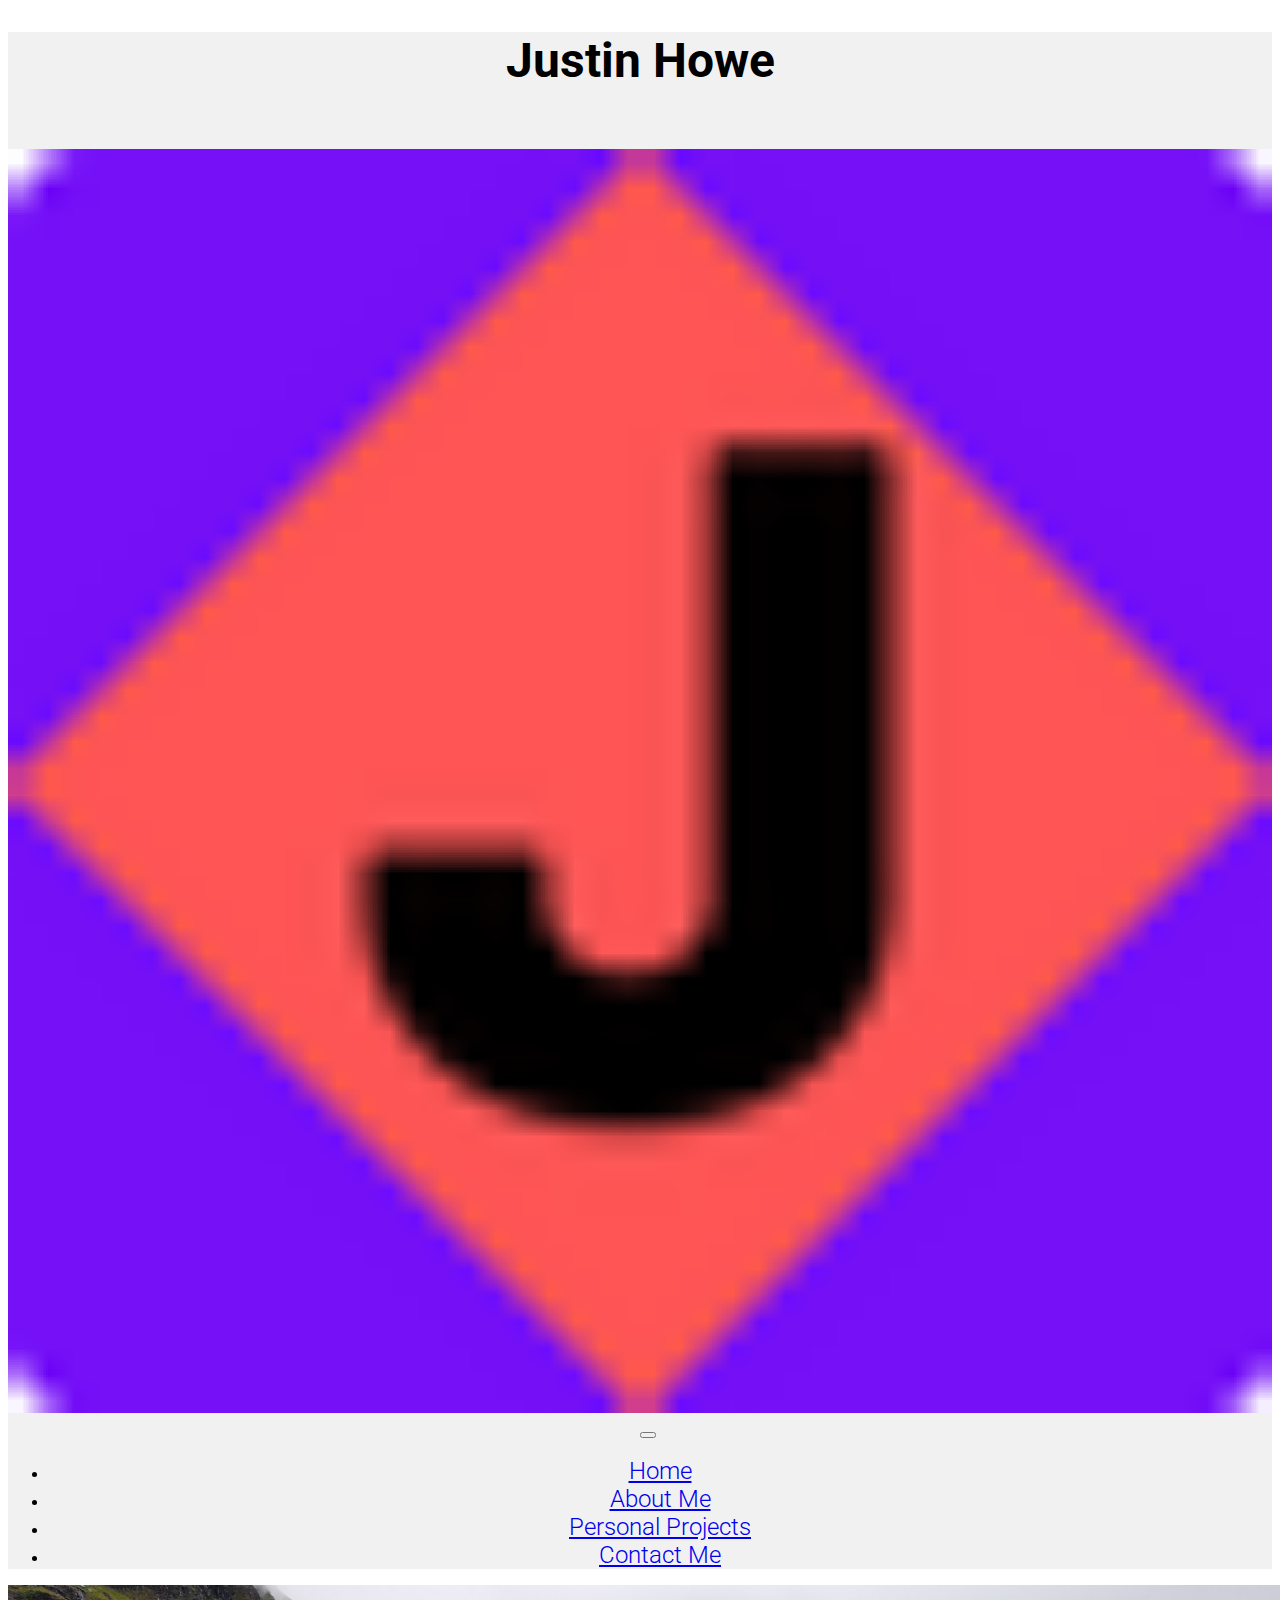
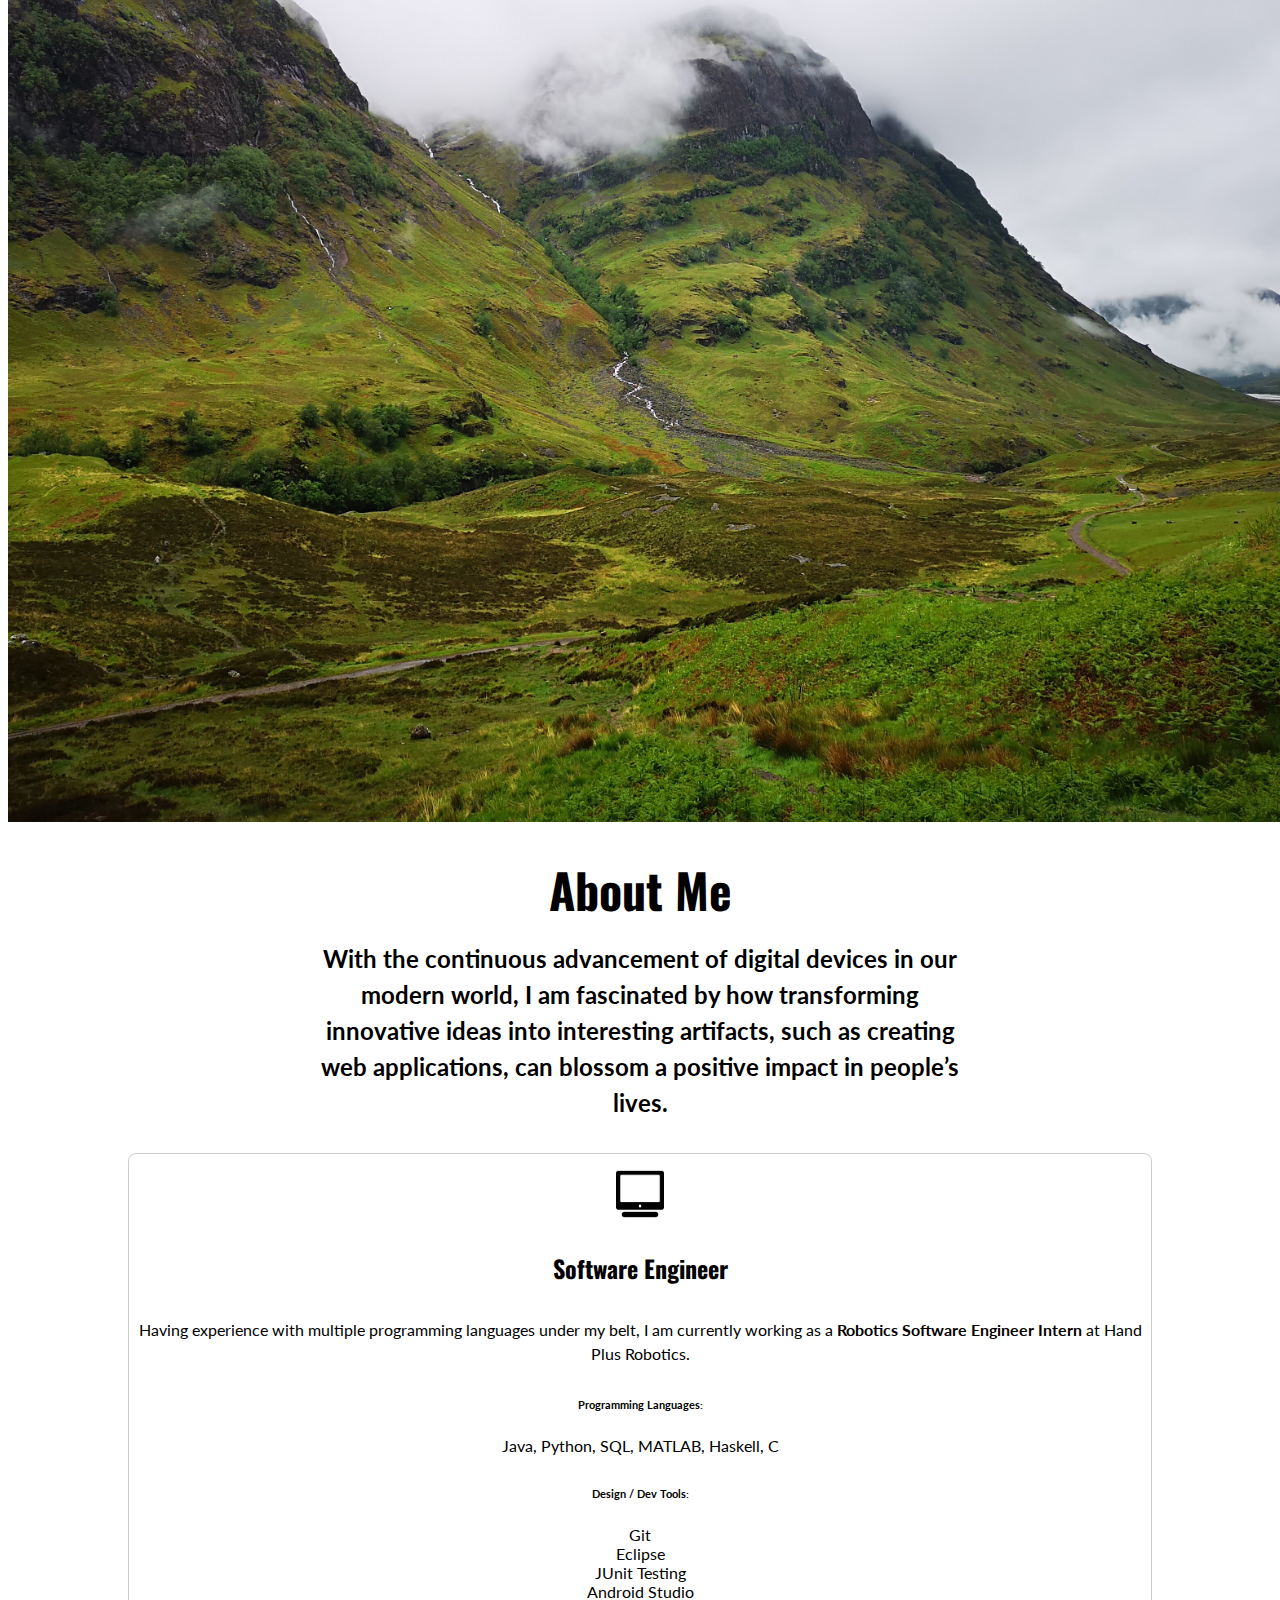
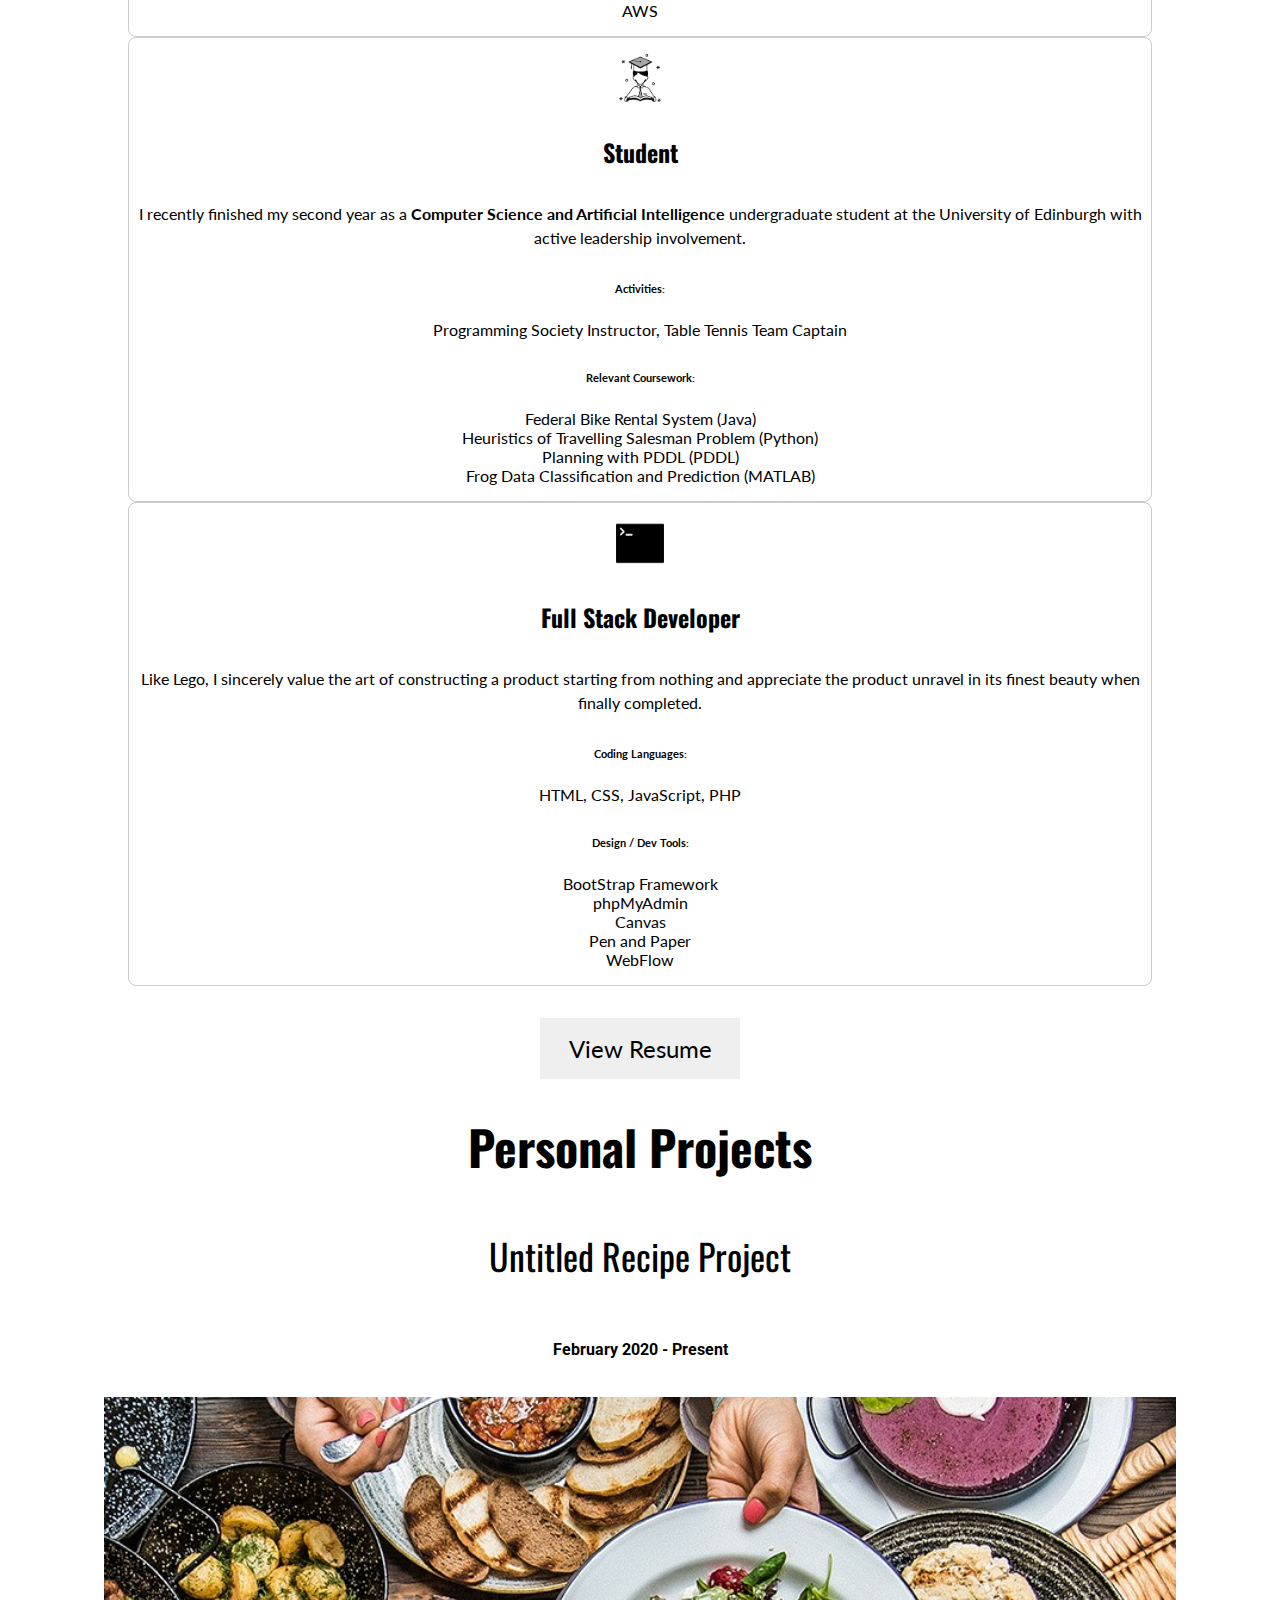
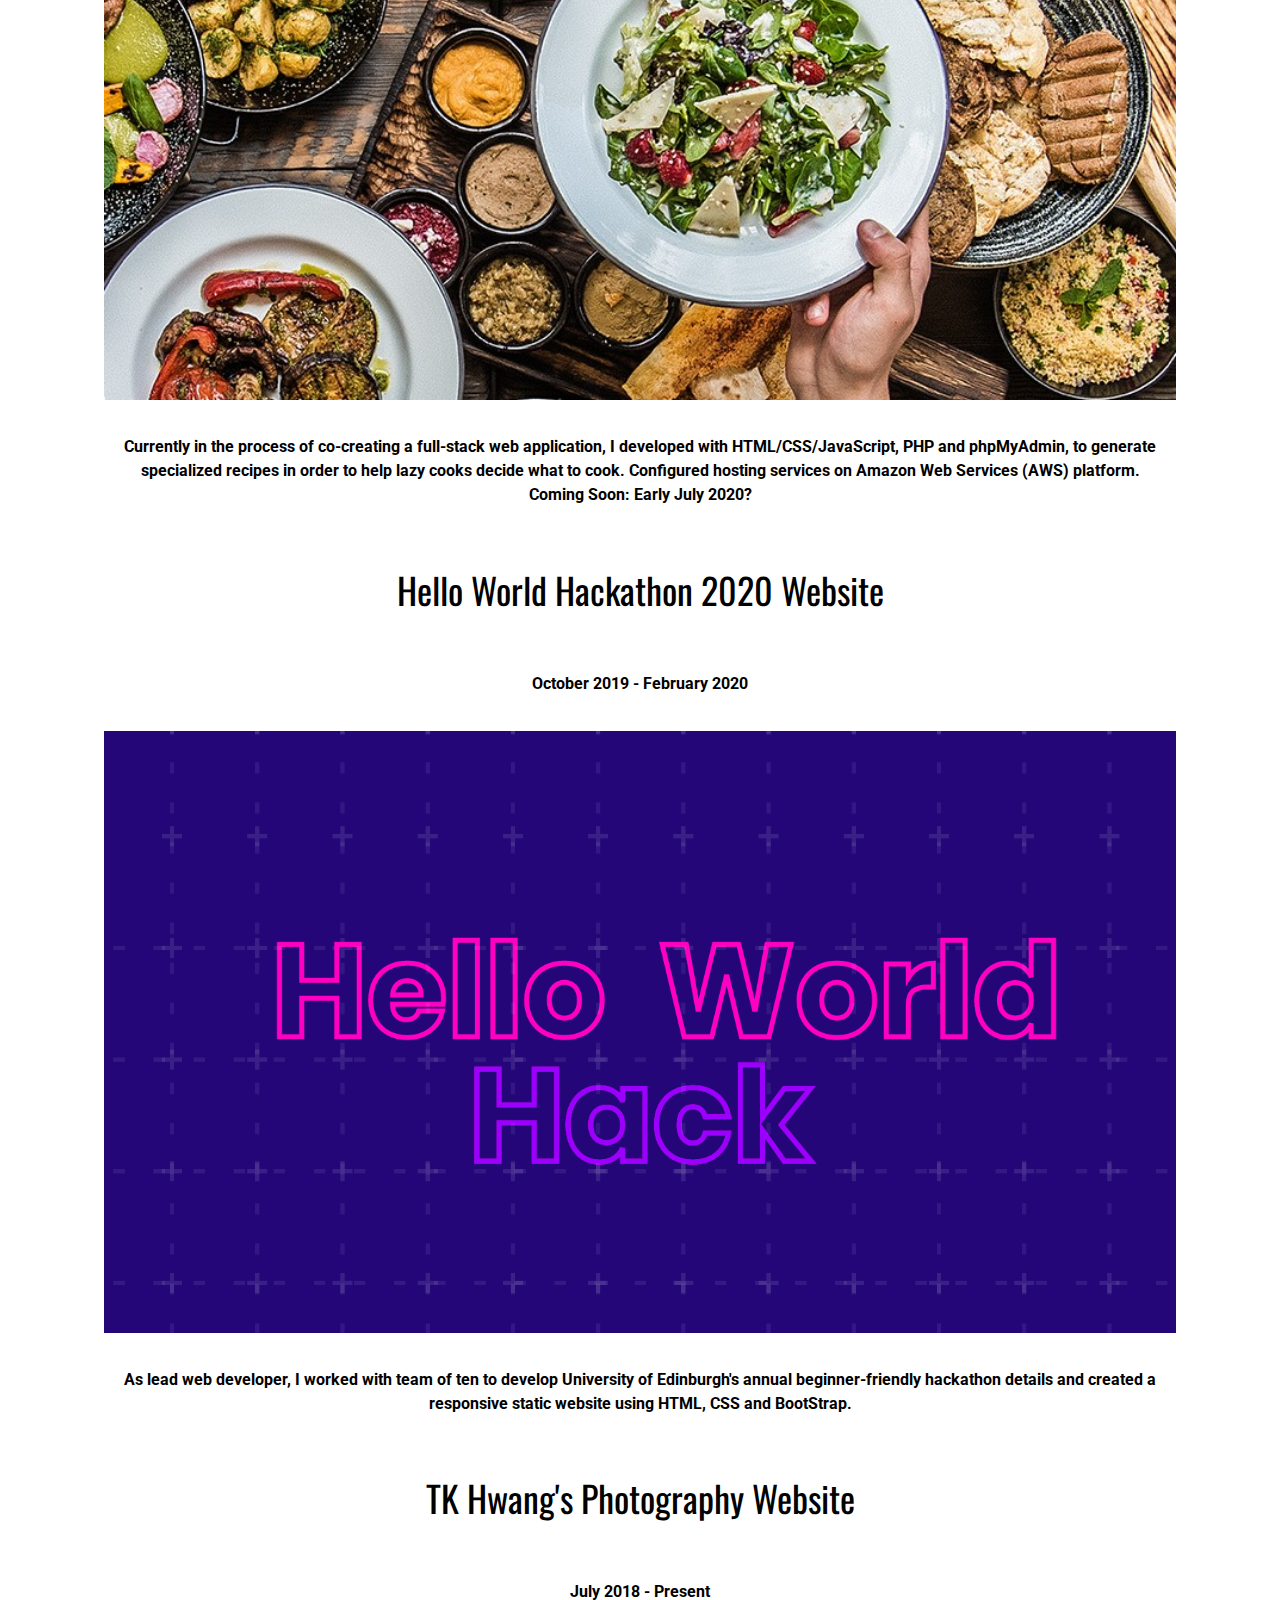
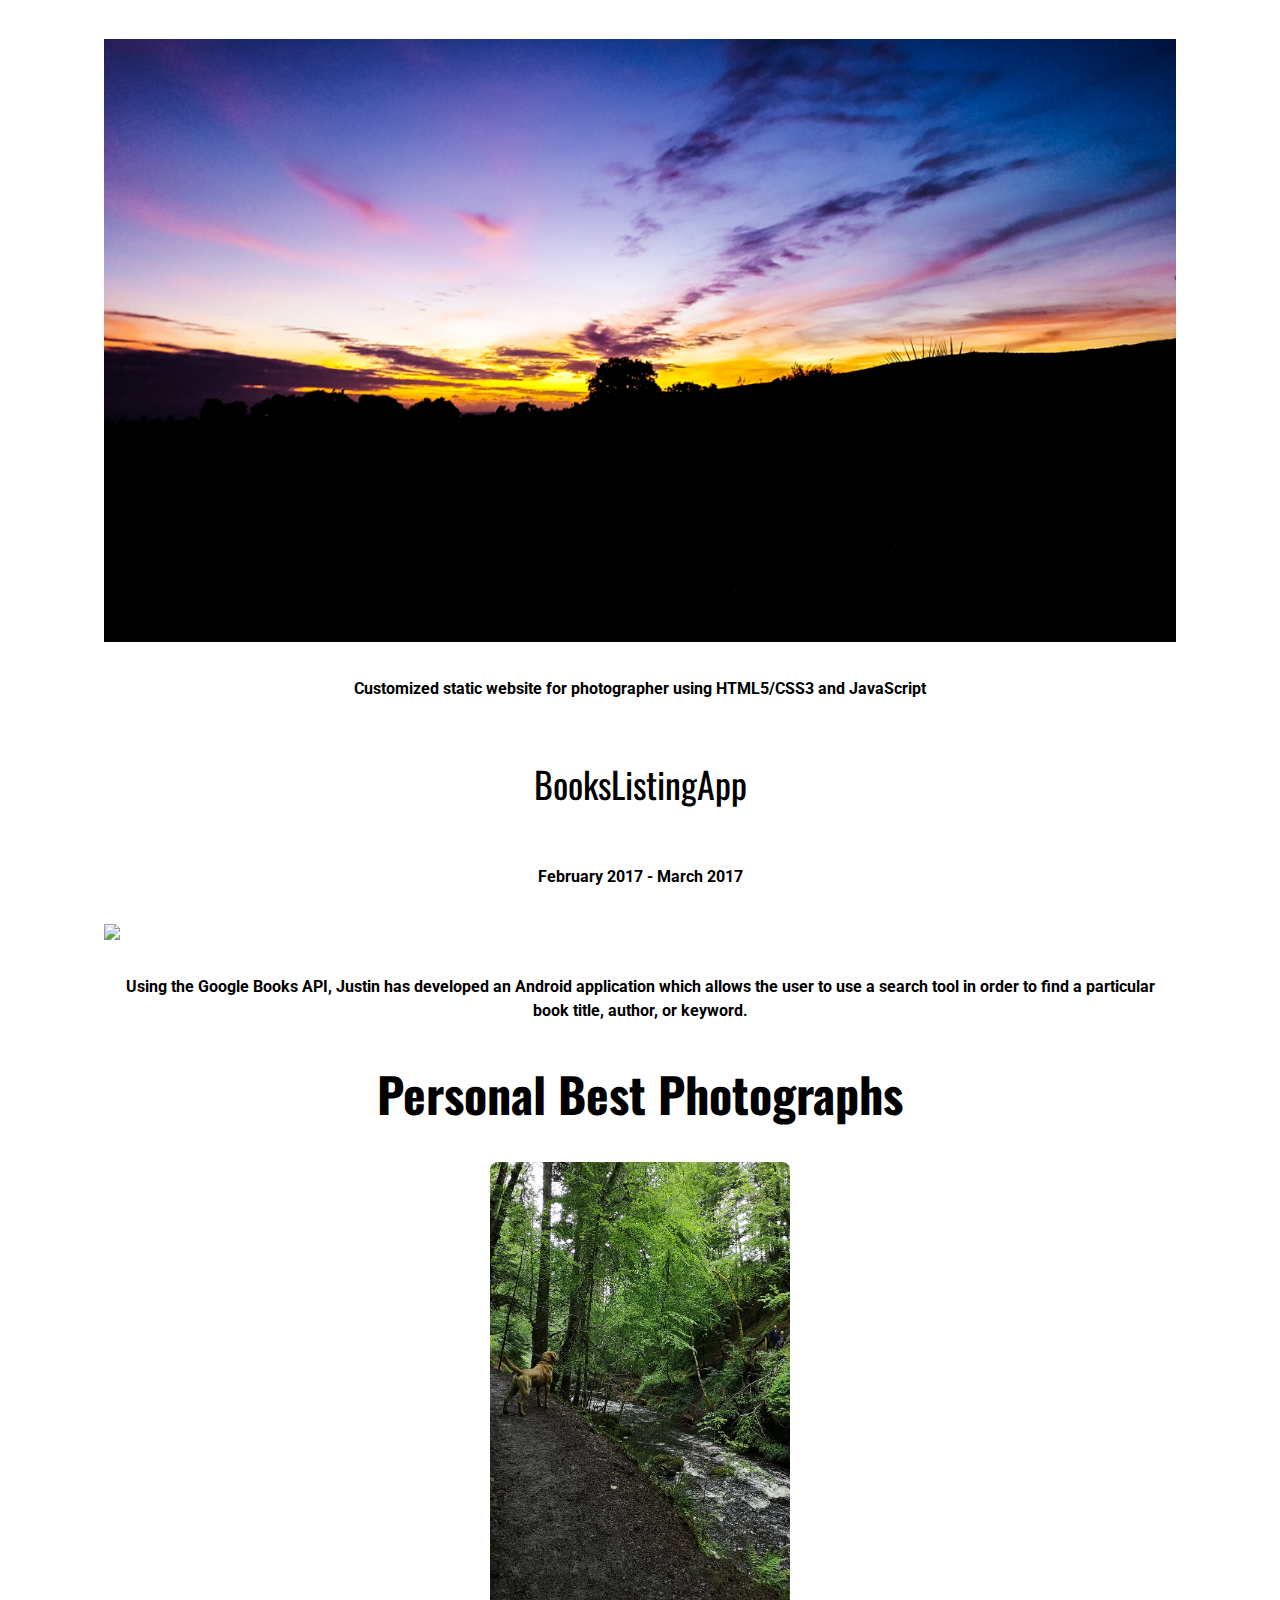
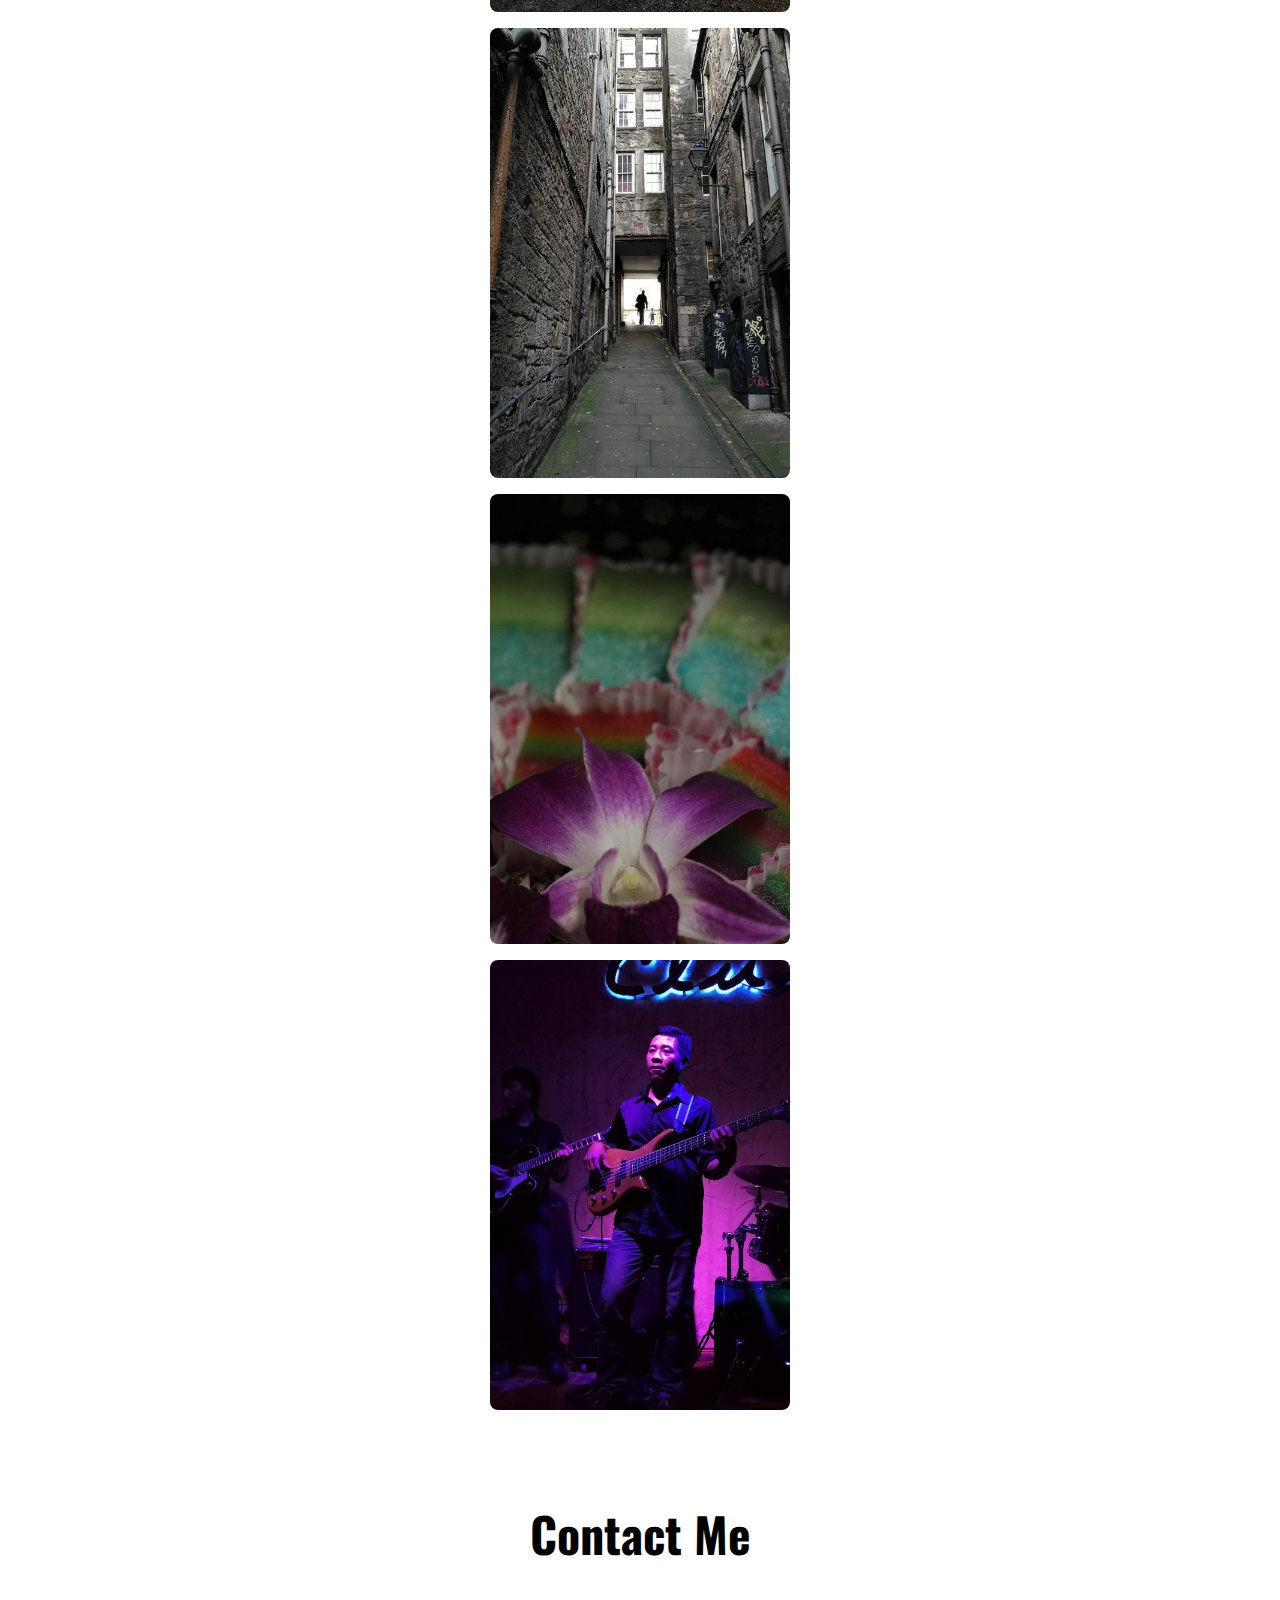
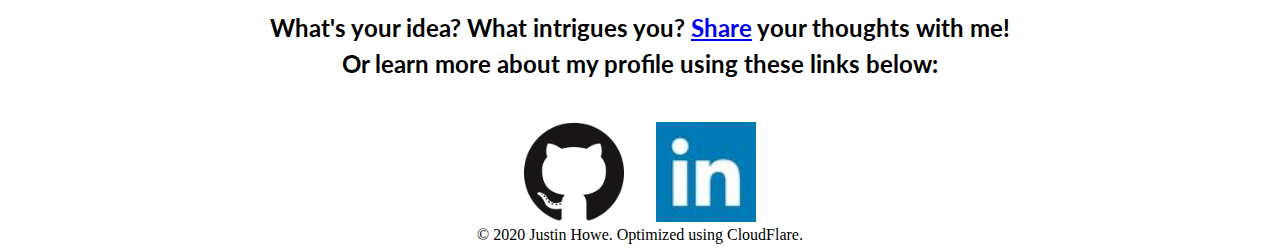
==== index.html @ d90d982c "Merge pull request #11 from JHoweWowe/version1.1" ====
<!DOCTYPE html>

<head>
	<title>Justin Howe</title>
	<!-- Important Meta Tags -->
	<meta charset="utf-8">
	<meta name="viewport" content="width=device-width, initial-scale:1.0, minimum-scale=0.86, maximum-scale=1.0">
	<meta name="author" content="Justin Howe">
	<meta name="description" content="Justin Howe's Personal Website">

	<link rel="icon" href="src/logo.png" type="image/png" sizes="32x32">

	<!-- NOTE: For web optimization purposes, load CSS asynchronously in order: -->
	<link rel="preload" href="main.css" as="style">
	<link rel="stylesheet" type="text/css" href="main.css" media="print" onload="this.media='all'">
	<link rel="preload" href="https://stackpath.bootstrapcdn.com/bootstrap/4.5.0/css/bootstrap.min.css" as="style">
	<link rel="stylesheet" href="https://stackpath.bootstrapcdn.com/bootstrap/4.5.0/css/bootstrap.min.css" media="print" onload="this.media='all'"
	integrity="sha384-9aIt2nRpC12Uk9gS9baDl411NQApFmC26EwAOH8WgZl5MYYxFfc+NcPb1dKGj7Sk" crossorigin="anonymous">
	<link rel="stylesheet" href="https://fonts.googleapis.com/css?family=Lato|Oswald|Roboto"/>

</head>


<body>
	<!-- Using BootStrap to create a solid navigation bar as the header -->
	<nav class="navbar navbar-expand-md navbar-light bg-white" id="navigationBar">
		<h1>Justin Howe</h1>
		<a id="logo" href="#"><img src="src/logo.png" alt="Website Logo"></a>

		<!-- Event handler for navigation bar -->
		<button class="navbar-toggler ml-auto" type="button" data-toggle="collapse"
		data-target="#navbarSupportedContent" aria-controls="navbarSupportedContent"
		aria-expanded="false" aria-label="Toggle navigation">
			<span class="navbar-toggler-icon"></span>
		</button>

		<!-- Navigation bar should have ability to collapse at 768px wide -->
		<div class="collapse navbar-collapse" id="navbarSupportedContent">
			<ul class="navbar-nav ml-auto">
				<li class="nav-item">
					<a class="nav-link" href="index.html">Home</a>
				</li>
				<li class="nav-item">
					<a class="nav-link" href="#about-me-heading">About Me</a>
				</li>
				<li class="nav-item">
					<a class="nav-link" href="#personal-projects">Personal Projects</a>
				</li>
				<li class="nav-item">
					<a class="nav-link" href="#contact-me">Contact Me</a>
				</li>
			</ul>
		</div>
	</nav>


	<!--NOTE: For future purposes, I plan to create an automatic gallery for the jumbotron
	          when I obtain more engaging photographs  -->
	<div class="jumbotron jumbotron-fluid">
		<div class="container">
		</div>
	</div>

	<section class="about-me-container">
		<div class="row-text">
			<h2 class="about-me-text" id="about-me-heading">About Me</h2>
			<h5 class="about-me-text" id="about-me-subHeading">
				<head>With the continuous advancement of digital devices in our modern world,
					I am fascinated by how transforming innovative ideas into interesting artifacts,
					such as creating web applications, can blossom a positive impact in people’s lives.
			</head> </h5>
			<div class="about-me-more-container">
				<div class="row">
					<div class="col-md-4">
						<img id="computerIcon" src="src/icon/computerIcon.png"/>
						<h4 id="title">Software Engineer</h4>
						<p id="description">
							Having experience with multiple programming languages under my belt,
							I am currently working as a <b>Robotics Software Engineer Intern</b> at Hand Plus Robotics.</p>
						<div class="subHeadingOneContainer">
							<h6 id="subHeadingOne">Programming Languages:</h6>
							<p id="subHeadingOneDescription">Java, Python, SQL, MATLAB, Haskell, C</p>
						</div>
						<div class="subHeadingTwoContainer">
							<h6 id="subHeadingTwo">Design / Dev Tools:</h6>
							<p id="subHeadingTwoDescription">Git<br>Eclipse<br>JUnit Testing<br>Android Studio<br>AWS</p>
						</div>
					</div>
					<div class="col-md-4">
						<img id="studentIcon" src="src/icon/studentIcon.png"/>
						<h4 id="title">Student</h4>
						<p id="description">
							I recently finished my second year as a <b>Computer Science and Artificial Intelligence</b>
							undergraduate student at the University of Edinburgh with active leadership involvement.
						</p>
						<h6 id="subHeadingOne">Activities:</h6>
						<p>Programming Society Instructor, Table Tennis Team Captain</p>
						<h6 id="subHeadingTwo">Relevant Coursework:</h6>
						<p>Federal Bike Rental System (Java)<br>
							Heuristics of Travelling Salesman Problem (Python)<br>
							Planning with PDDL (PDDL)<br>
							Frog Data Classification and Prediction (MATLAB)</p>
					</div>
					<div class="col-md-4">
						<img id="terminalIcon" src="src/icon/terminalIcon.png"/>
						<h4 id="title">Full Stack Developer</h4>
						<p id="description">
							Like Lego, I sincerely value the art of constructing a product starting from nothing
							and appreciate the product unravel in its finest beauty when finally completed.
						</p>
						<h6 id="subHeadingOne">Coding Languages:</h6>
						<p>HTML, CSS, JavaScript, PHP</p>
						<h6 id="subHeadingTwo">Design / Dev Tools:</h6>
						<p>BootStrap Framework<br>phpMyAdmin<br>Canvas<br>Pen and Paper<br>WebFlow</p>
					</div>
				</div>
			</div>
			<a href="src/JustinHoweResumeMay2020.pdf"><button id="viewResumeButton"
			class="btn btn-primary"><span>View Resume</span></button></a>
		</div>
	</section>

	<!--NOTE: All photograph visuals should have a 16:9 ratio -->
	<section class="notable-projects-container">
		<div class="row-text">
			<h2 class="notable-projects" id="personal-projects">Personal Projects</h2>
			<div class="row">
				<figure class="col-md-6">
					<h4>Untitled Recipe Project</h4>
					<h5 id="projectDate">February 2020 - Present</h5>
					<a><img src="src/images/recipe_placeholder.jpg"/></a>
					<h5 id="projectDescription">Currently in the process of co-creating a full-stack web application, I developed with HTML/CSS/JavaScript, PHP and phpMyAdmin,
						to generate specialized recipes in order to help lazy cooks decide what to cook.
						Configured hosting services on Amazon Web Services (AWS) platform.
						<br>Coming Soon: Early July 2020?</h5>
				</figure>
				<figure class="col-md-6">
					<h4>Hello World Hackathon 2020 Website</h4>
					<h5 id="projectDate">October 2019 - February 2020</h5>
					<a href="https://jhowewowe.github.io/Hello-World-Hack-2020/" rel="noopener no referrer" target="_blank">
					<img src="src/images/HWH2020-cover-photo-fixed.png"/></a>
					<h5 id="projectDescription">As lead web developer, I worked with team of ten to develop University of Edinburgh's annual beginner-friendly hackathon details
						and created a responsive static website using HTML, CSS and BootStrap.</h5>
				</figure>
			</div>
			<div class="row">
				<figure class="col-md-6">
					<h4>TK Hwang's Photography Website</h4>
					<h5 id="projectDate">July 2018 - Present</h5>
					<a href="https://taekyungphotography.com" rel="noopener no referrer" target="_blank">
					<img src="src/images/TKLandscapeShot.png"/></a>
					<h5 id="projectDescription">Customized static website for photographer using HTML5/CSS3 and JavaScript</h5>
				</figure>
				<figure class="col-md-6">
					<h4>BooksListingApp</h4>
					<h5 id="projectDate">February 2017 - March 2017</h5>
					<!-- Will refer to a Youtube link instead -->
					<a href="#">
						<img id="booksListingAppHeader" src="src/images/booksListingAppHeader.png"/>
					</a>
					<h5 id="projectDescription">Using the Google Books API, Justin has developed an Android application which allows the user to use a search tool
					in order to find a particular book title, author, or keyword.</h5>
				</figure>
			</div>
		</div>
	</section>

	<!--Photography Section -->
	<section class="best-photos-container">
		<div class="row-text">
			<h2 class="best-photographs" id="best-photographs">Personal Best Photographs</h2>
				<div class="row">
					<figure class="col-md-3">
						<!--Part 1: Image where it triggers the modal -->
						<img id= "pic1" src="src/photos/dogAndOwner.jpg" alt="Scottish Highlands Summer 2019" style="width:100%;max-width:300px">

						<!-- Modal itself -->
						<div id="myModal1" class="modal">

							<!-- Implement close button -->
							<span class="close">&times;</span>

							<!-- Modal Content (The image itself) -->
							<img class="modal-content" id="img01">

							<!-- Modal Caption (Image text) -->
							<div id="caption"></div>
						</div>
					</figure>

					<figure class="col-md-3">

						<img id="pic2" src="src/photos/webComposure1.jpg" alt="Edinburgh Oct 2017" style="width:100%;max-width:300px">

						<div id="myModal2" class="modal">

							<span class="close">&times;</span>

							<img class="modal-content" id="img02">

							<div id="caption2"></div>

						</div>
					</figure>

					<figure class="col-md-3">

						<img id="pic3" src="src/photos/Multicolor1.jpg" alt="Rainbow Food Jan 2018" style="width:100%;max-width:300px">

						<div id="myModal3" class="modal">

							<span class="close">&times;</span>

							<img class="modal-content" id="img03">

							<div id="caption3"></div>

						</div>
					</figure>

					<figure class="col-md-3">
						<img id="pic4" src="src/photos/Spotlight1.jpg" alt="Vietnam 2014" style="width:100%;max-width:300px">

						<div id="myModal4" class="modal">

							<span class="close">&times;</span>

							<img class="modal-content" id="img04">

							<div id="caption4"></div>

						</div>
					</figure>
				</div>
		</div>
	</section>

	<section class="contact-me-container">
		<div class="row-text">
			<h2 class="contact-me-text-main" id="contact-me">Contact Me</h2>
			<h5 class="contact-me-text-support">What's your idea? What intrigues you?
				<a href="mailto:howejust@gmail.com?Subject=Inquiries" target="_top">Share</a> your thoughts with me!
				<br>Or learn more about my profile using these links below:
			</h5>
			<div class="links">
				<a href="https://www.github.com/jhowewowe" rel="noopener noreferrer" target="_blank">
					<img src="src/logo/GitHub-Mark.png" alt="GitHub mark" width="100px" height="auto"/></a>
				<a href="https://www.linkedin.com/in/howejust/" rel="noopener noreferrer" target="_blank">
					<img src="src/logo/LinkedInLogo.jpg" alt="LinkedIn logo" width="100px" height="auto"/></a>
			</div>
			<div class="contact">
				© 2020 Justin Howe. Optimized using CloudFlare.
			</div>
		</div>
	</section>

	<!-- JavaScript needed for animation purposes- defer attribute  -->

	<!--jQuery script is installed for future purposes -->
	<script src="https://code.jquery.com/jquery-3.5.1.slim.min.js" integrity="sha384-DfXdz2htPH0lsSSs5nCTpuj/zy4C+OGpamoFVy38MVBnE+IbbVYUew+OrCXaRkfj" crossorigin="anonymous" defer></script>
	<script src="https://cdn.jsdelivr.net/npm/popper.js@1.16.0/dist/umd/popper.min.js" integrity="sha384-Q6E9RHvbIyZFJoft+2mJbHaEWldlvI9IOYy5n3zV9zzTtmI3UksdQRVvoxMfooAo" crossorigin="anonymous" defer></script>
	<script src="https://stackpath.bootstrapcdn.com/bootstrap/4.5.0/js/bootstrap.min.js" integrity="sha384-OgVRvuATP1z7JjHLkuOU7Xw704+h835Lr+6QL9UvYjZE3Ipu6Tp75j7Bh/kR0JKI" crossorigin="anonymous" defer></script>

	<script src= "myscript.js" defer></script>

</body>
---- main.css ----
/*This section uses simple scroll-behavior property for Chrome and Mozilla temporarily*/
html {
	scroll-behavior: smooth;
}
body {
	overflow-x: hidden;
	text-align: center;
}
#logo {
	height: 48px;
	width: 48px;
	margin: 0 16px;
}

nav {
	background-color: #f1f1f1;
}
nav h1 {
	font-family: 'Roboto', Tahoma, sans-serif;
	font-weight: 700;
	font-size: 48px;
}

nav a {
	font-family: 'Roboto', Tahoma, sans-serif;
	font-size: 24px;
	font-weight: 300;
}

.jumbotron {
	display:flex;
	justify-content: center;
	text-align: center;
	position: relative;
	background-image: url('src/images/scottishHighlands.jpg');
	background-size: cover;
	background-repeat: no-repeat;
	background-position: center center;
	margin: auto;
	/* There's a small bug without following attribute */
	margin-right: 0;
	padding: 0 15px;
	height: 93vh;
	width: 100vw;
	margin-bottom: 0px !important;
}

/*NOTE: Ensure there is consistent padding */
/*NOTE: Background-color could be purple with #7510f7 */
.about-me-container {
	display: flex;
	justify-content: center;
	text-align: center;
	font-family: 'Lato', Tahoma, sans-serif;
	padding: 16px 0;
}
.about-me-container h2 {
	display: block;
	justify-content: center;
	margin: 16px 0;
	font-size: 48px;
	font-family: 'Oswald', Tahoma, sans-serif;
	font-weight: 700;
}
.about-me-container #about-me-subHeading {
	font-family: 'Lato', Tahoma, sans-serif;
	font-size: 24px;
}
.about-me-container .about-me-more-container #title {
	font-family: 'Oswald', Tahoma, sans-serif;
	font-size: 24px;
}

.about-me-container #about-me-subHeading, #description{
	line-height: 1.5 !important;
	margin: 16px 0;
}
.about-me-container #subHeadingOne, #subHeadingTwo {
	margin-top: 32px;
}

.about-me-container .about-me-more-container .col-md-4 {
	border-radius: 8px;
	border: 1px solid rgba(0,0,0,0.2);
}

.about-me-container .about-me-more-container img {
	margin: 16px auto;
	width: 48px !important;
	height: 48px;
}

/**NOTE: Implement responsive design where there are breakpoints **/
.about-me-container #about-me-subHeading {
	width: 50vw;
	height: auto;
	margin: 0 auto 32px;
}
@media screen and (max-width: 768px) {
	.about-me-container #about-me-subHeading {
		width: 80vw;
		height: auto;
		margin: 0 auto 32px;
	}
}

.about-me-container .row-text {
	width: 80vw;
	height: auto;
	padding: 0 15px;
}
/* For screen sizes above 768px, enhance wording */
@media screen and (max-width: 768px) {
	.about-me-container .row-text {
		width: 95vw;
		height: auto;
	}
}
.about-me-container #viewResumeButton {
	margin-top: 32px;
	width: 150px;
}

.notable-projects-container {
	display: flex;
	justify-content: center;
	text-align: center;
	padding: 0;
}

.notable-projects-container video,img {
  display: block;
  justify-content: center;
	margin-left: auto;
  margin-right: auto;
	width: 100%;
}

.notable-projects-container #personal-projects {
	font-size: 48px;
	font-family: 'Oswald';
	font-weight: 700;
	margin: 16px 0;
}

/*Within the Notable Projects container,  */
.notable-projects-container h4 {
	font-size: 36px;
	font-family: 'Oswald', 'Roboto', Tahoma, sans-serif;
	font-weight: 400;
}

.notable-projects-container h5 {
	padding: 8px 16px 8px;
	font-size: 16px;
	line-height: 1.5;
	font-family: 'Roboto', Tahoma, sans-serif;
}

/**NOTE: Implement responsive design where there are breakpoints **/
.notable-projects-container .row-text {
	width: 90vw;
	height: auto;
	padding: 0 15px;
}
/* For screen sizes below 768px, enhance wording */
@media screen and (max-width: 768px) {
	.notable-projects-container .row-text {
		width: 95vw;
		height: auto;
	}
}

.best-photos-container h2 {
	display: flex;
	justify-content: center;
	text-align: center;
	line-height: 1.5;
	margin: 0;
	font-size: 48px;
	padding: 0 16px 16px;
	font-family: 'Oswald', Tahoma, sans-serif;
	font-weight: 700;
}

.best-photos-container img {
  display: block;
  justify-content: center;
  margin-left: auto;
  margin-right: auto;
	width: 95%;
}

.contact-me-container {
	padding: 16px 20px 0;
}

.contact-me-container img {
  display: inline-block;
	justify-content: center;
	width: 100px;
	padding: 0 16px 0;
}

.contact-me-container h2 {
	font-family: 'Oswald', Tahoma, sans-serif;
	font-size: 48px;
	font-weight: 700;
	padding-top: 16px !important;
  display: block;
	justify-content: center;
	text-align: center;
	margin-left: auto;
	margin-right: auto;
	line-height: 1.5;
}
.contact-me-container h5 {
	text-align: center;
	font-family: 'Lato', 'Roboto', Tahoma, sans-serif;
	font-size: 24px;
	line-height: 1.5 !important;
}
.contact-me-container .links {
	display: flex;
	justify-content: center;

}
/** View Resume button - added hover feature **/
.about-me-container #viewResumeButton {
	font-size: 24px;
	font-family: 'Lato', 'Roboto', Tahoma, sans-serif;
	border: none;
	text-align: center;
	padding: 16px;
	transition: all 0.5s;
  cursor: pointer;
  align-items: center;
	width: 200px;
}
#viewResumeButton span {
  cursor: pointer;
  display: inline-block;
  position: relative;
  transition: 0.5s;
}
/** Creates the arrow if user were to submit form **/
#viewResumeButton span:after {
  content: '\00bb';
  position: absolute;
  opacity: 0;
  top: 0;
  right: -20px;
  transition: 0.5s;
}
#viewResumeButton:hover span {
  padding-right: 20px;
}
#viewResumeButton:hover span:after {
  opacity: 1;
  right: 0;
}


/*Personal Favourite Photographs Section Support: */
/*Styling images for triggering modal- CSS code influenced by W3Schools*/

#pic1, #pic2, #pic3, #pic4 {
	border-radius: 8px;
	cursor: pointer;
	transition: 0.3s;
} #pic1:hover {opacity: 0.7;} #pic2:hover {opacity: 0.7;}
#pic3:hover {opacity: 0.7;} #pic4:hover {opacity: 0.7;}

/* Background- the modal itself (Class template can be implemented for multiple images in the gallery) */
.modal {
  display: none; /* Hidden by default */
  position: fixed; /* Stay in place, even when scrolling */
  z-index: 1; /* Sit on top */
	padding-top: 48px; /* Top padding implemented only. Other aspects not needed */
  height: 100%; /* Full height */
  overflow: auto; /* Enable scroll if needed */
  background-color: rgb(0,0,0); /* Fallback color */
  background-color: rgba(0,0,0,0.9); /* Black w/ opacity */
}

/* Modal Content- must keep an aspect ratio of 2:3 (width:height)*/
.modal-content {
  margin: auto;
  display: block;
	max-width: 384px;
	max-height: 576px;
}
/** Responsive design for modals with small screen breakpoint eg: phones **/
@media screen and (max-width: 576px) {
	.modal-content {
		max-width: 320px;
		max-height: 480px;
	}
}
/** ============================================= **/


/* Caption of Modal Image (Image Text) - Same Width as the Image */
#caption, #caption2, #caption3, #caption4 {
  margin: auto;
  display: block;
  width: 80%;
  max-width: 700px;
  text-align: center;
  color: #ffffff;
  padding: 10px 0;
  height: 150px;
}

/* Add Animation - Zoom in the Modal */
.modal-content, #caption, #caption2, #caption3, #caption4 {
  animation-name: zoom;
  animation-duration: 0.6s;
}

@keyframes zoom {
  from {transform:scale(0)}
  to {transform:scale(1)}
}

/* The Close Button */
.close {
  position: absolute;
  top: 15px;
  right: 35px;
  color: #cccccc !important;
  font-size: 2rem !important;
  font-weight: bold;
  transition: 0.3s;
}

.close:hover,
.close:focus {
  color: #fff;
  text-decoration: none;
  cursor: pointer;
}

/* 100% Image Width on Smaller Screens */
@media only screen and (max-width: 700px){
  .modal-content {
    width: 100%;
  }
}
---- main.css ----
/*This section uses simple scroll-behavior property for Chrome and Mozilla temporarily*/
html {
	scroll-behavior: smooth;
}
body {
	overflow-x: hidden;
	text-align: center;
}
#logo {
	height: 48px;
	width: 48px;
	margin: 0 16px;
}

nav {
	background-color: #f1f1f1;
}
nav h1 {
	font-family: 'Roboto', Tahoma, sans-serif;
	font-weight: 700;
	font-size: 48px;
}

nav a {
	font-family: 'Roboto', Tahoma, sans-serif;
	font-size: 24px;
	font-weight: 300;
}

.jumbotron {
	display:flex;
	justify-content: center;
	text-align: center;
	position: relative;
	background-image: url('src/images/scottishHighlands.jpg');
	background-size: cover;
	background-repeat: no-repeat;
	background-position: center center;
	margin: auto;
	/* There's a small bug without following attribute */
	margin-right: 0;
	padding: 0 15px;
	height: 93vh;
	width: 100vw;
	margin-bottom: 0px !important;
}

/*NOTE: Ensure there is consistent padding */
/*NOTE: Background-color could be purple with #7510f7 */
.about-me-container {
	display: flex;
	justify-content: center;
	text-align: center;
	font-family: 'Lato', Tahoma, sans-serif;
	padding: 16px 0;
}
.about-me-container h2 {
	display: block;
	justify-content: center;
	margin: 16px 0;
	font-size: 48px;
	font-family: 'Oswald', Tahoma, sans-serif;
	font-weight: 700;
}
.about-me-container #about-me-subHeading {
	font-family: 'Lato', Tahoma, sans-serif;
	font-size: 24px;
}
.about-me-container .about-me-more-container #title {
	font-family: 'Oswald', Tahoma, sans-serif;
	font-size: 24px;
}

.about-me-container #about-me-subHeading, #description{
	line-height: 1.5 !important;
	margin: 16px 0;
}
.about-me-container #subHeadingOne, #subHeadingTwo {
	margin-top: 32px;
}

.about-me-container .about-me-more-container .col-md-4 {
	border-radius: 8px;
	border: 1px solid rgba(0,0,0,0.2);
}

.about-me-container .about-me-more-container img {
	margin: 16px auto;
	width: 48px !important;
	height: 48px;
}

/**NOTE: Implement responsive design where there are breakpoints **/
.about-me-container #about-me-subHeading {
	width: 50vw;
	height: auto;
	margin: 0 auto 32px;
}
@media screen and (max-width: 768px) {
	.about-me-container #about-me-subHeading {
		width: 80vw;
		height: auto;
		margin: 0 auto 32px;
	}
}

.about-me-container .row-text {
	width: 80vw;
	height: auto;
	padding: 0 15px;
}
/* For screen sizes above 768px, enhance wording */
@media screen and (max-width: 768px) {
	.about-me-container .row-text {
		width: 95vw;
		height: auto;
	}
}
.about-me-container #viewResumeButton {
	margin-top: 32px;
	width: 150px;
}

.notable-projects-container {
	display: flex;
	justify-content: center;
	text-align: center;
	padding: 0;
}

.notable-projects-container video,img {
  display: block;
  justify-content: center;
	margin-left: auto;
  margin-right: auto;
	width: 100%;
}

.notable-projects-container #personal-projects {
	font-size: 48px;
	font-family: 'Oswald';
	font-weight: 700;
	margin: 16px 0;
}

/*Within the Notable Projects container,  */
.notable-projects-container h4 {
	font-size: 36px;
	font-family: 'Oswald', 'Roboto', Tahoma, sans-serif;
	font-weight: 400;
}

.notable-projects-container h5 {
	padding: 8px 16px 8px;
	font-size: 16px;
	line-height: 1.5;
	font-family: 'Roboto', Tahoma, sans-serif;
}

/**NOTE: Implement responsive design where there are breakpoints **/
.notable-projects-container .row-text {
	width: 90vw;
	height: auto;
	padding: 0 15px;
}
/* For screen sizes below 768px, enhance wording */
@media screen and (max-width: 768px) {
	.notable-projects-container .row-text {
		width: 95vw;
		height: auto;
	}
}

.best-photos-container h2 {
	display: flex;
	justify-content: center;
	text-align: center;
	line-height: 1.5;
	margin: 0;
	font-size: 48px;
	padding: 0 16px 16px;
	font-family: 'Oswald', Tahoma, sans-serif;
	font-weight: 700;
}

.best-photos-container img {
  display: block;
  justify-content: center;
  margin-left: auto;
  margin-right: auto;
	width: 95%;
}

.contact-me-container {
	padding: 16px 20px 0;
}

.contact-me-container img {
  display: inline-block;
	justify-content: center;
	width: 100px;
	padding: 0 16px 0;
}

.contact-me-container h2 {
	font-family: 'Oswald', Tahoma, sans-serif;
	font-size: 48px;
	font-weight: 700;
	padding-top: 16px !important;
  display: block;
	justify-content: center;
	text-align: center;
	margin-left: auto;
	margin-right: auto;
	line-height: 1.5;
}
.contact-me-container h5 {
	text-align: center;
	font-family: 'Lato', 'Roboto', Tahoma, sans-serif;
	font-size: 24px;
	line-height: 1.5 !important;
}
.contact-me-container .links {
	display: flex;
	justify-content: center;

}
/** View Resume button - added hover feature **/
.about-me-container #viewResumeButton {
	font-size: 24px;
	font-family: 'Lato', 'Roboto', Tahoma, sans-serif;
	border: none;
	text-align: center;
	padding: 16px;
	transition: all 0.5s;
  cursor: pointer;
  align-items: center;
	width: 200px;
}
#viewResumeButton span {
  cursor: pointer;
  display: inline-block;
  position: relative;
  transition: 0.5s;
}
/** Creates the arrow if user were to submit form **/
#viewResumeButton span:after {
  content: '\00bb';
  position: absolute;
  opacity: 0;
  top: 0;
  right: -20px;
  transition: 0.5s;
}
#viewResumeButton:hover span {
  padding-right: 20px;
}
#viewResumeButton:hover span:after {
  opacity: 1;
  right: 0;
}


/*Personal Favourite Photographs Section Support: */
/*Styling images for triggering modal- CSS code influenced by W3Schools*/

#pic1, #pic2, #pic3, #pic4 {
	border-radius: 8px;
	cursor: pointer;
	transition: 0.3s;
} #pic1:hover {opacity: 0.7;} #pic2:hover {opacity: 0.7;}
#pic3:hover {opacity: 0.7;} #pic4:hover {opacity: 0.7;}

/* Background- the modal itself (Class template can be implemented for multiple images in the gallery) */
.modal {
  display: none; /* Hidden by default */
  position: fixed; /* Stay in place, even when scrolling */
  z-index: 1; /* Sit on top */
	padding-top: 48px; /* Top padding implemented only. Other aspects not needed */
  height: 100%; /* Full height */
  overflow: auto; /* Enable scroll if needed */
  background-color: rgb(0,0,0); /* Fallback color */
  background-color: rgba(0,0,0,0.9); /* Black w/ opacity */
}

/* Modal Content- must keep an aspect ratio of 2:3 (width:height)*/
.modal-content {
  margin: auto;
  display: block;
	max-width: 384px;
	max-height: 576px;
}
/** Responsive design for modals with small screen breakpoint eg: phones **/
@media screen and (max-width: 576px) {
	.modal-content {
		max-width: 320px;
		max-height: 480px;
	}
}
/** ============================================= **/


/* Caption of Modal Image (Image Text) - Same Width as the Image */
#caption, #caption2, #caption3, #caption4 {
  margin: auto;
  display: block;
  width: 80%;
  max-width: 700px;
  text-align: center;
  color: #ffffff;
  padding: 10px 0;
  height: 150px;
}

/* Add Animation - Zoom in the Modal */
.modal-content, #caption, #caption2, #caption3, #caption4 {
  animation-name: zoom;
  animation-duration: 0.6s;
}

@keyframes zoom {
  from {transform:scale(0)}
  to {transform:scale(1)}
}

/* The Close Button */
.close {
  position: absolute;
  top: 15px;
  right: 35px;
  color: #cccccc !important;
  font-size: 2rem !important;
  font-weight: bold;
  transition: 0.3s;
}

.close:hover,
.close:focus {
  color: #fff;
  text-decoration: none;
  cursor: pointer;
}

/* 100% Image Width on Smaller Screens */
@media only screen and (max-width: 700px){
  .modal-content {
    width: 100%;
  }
}
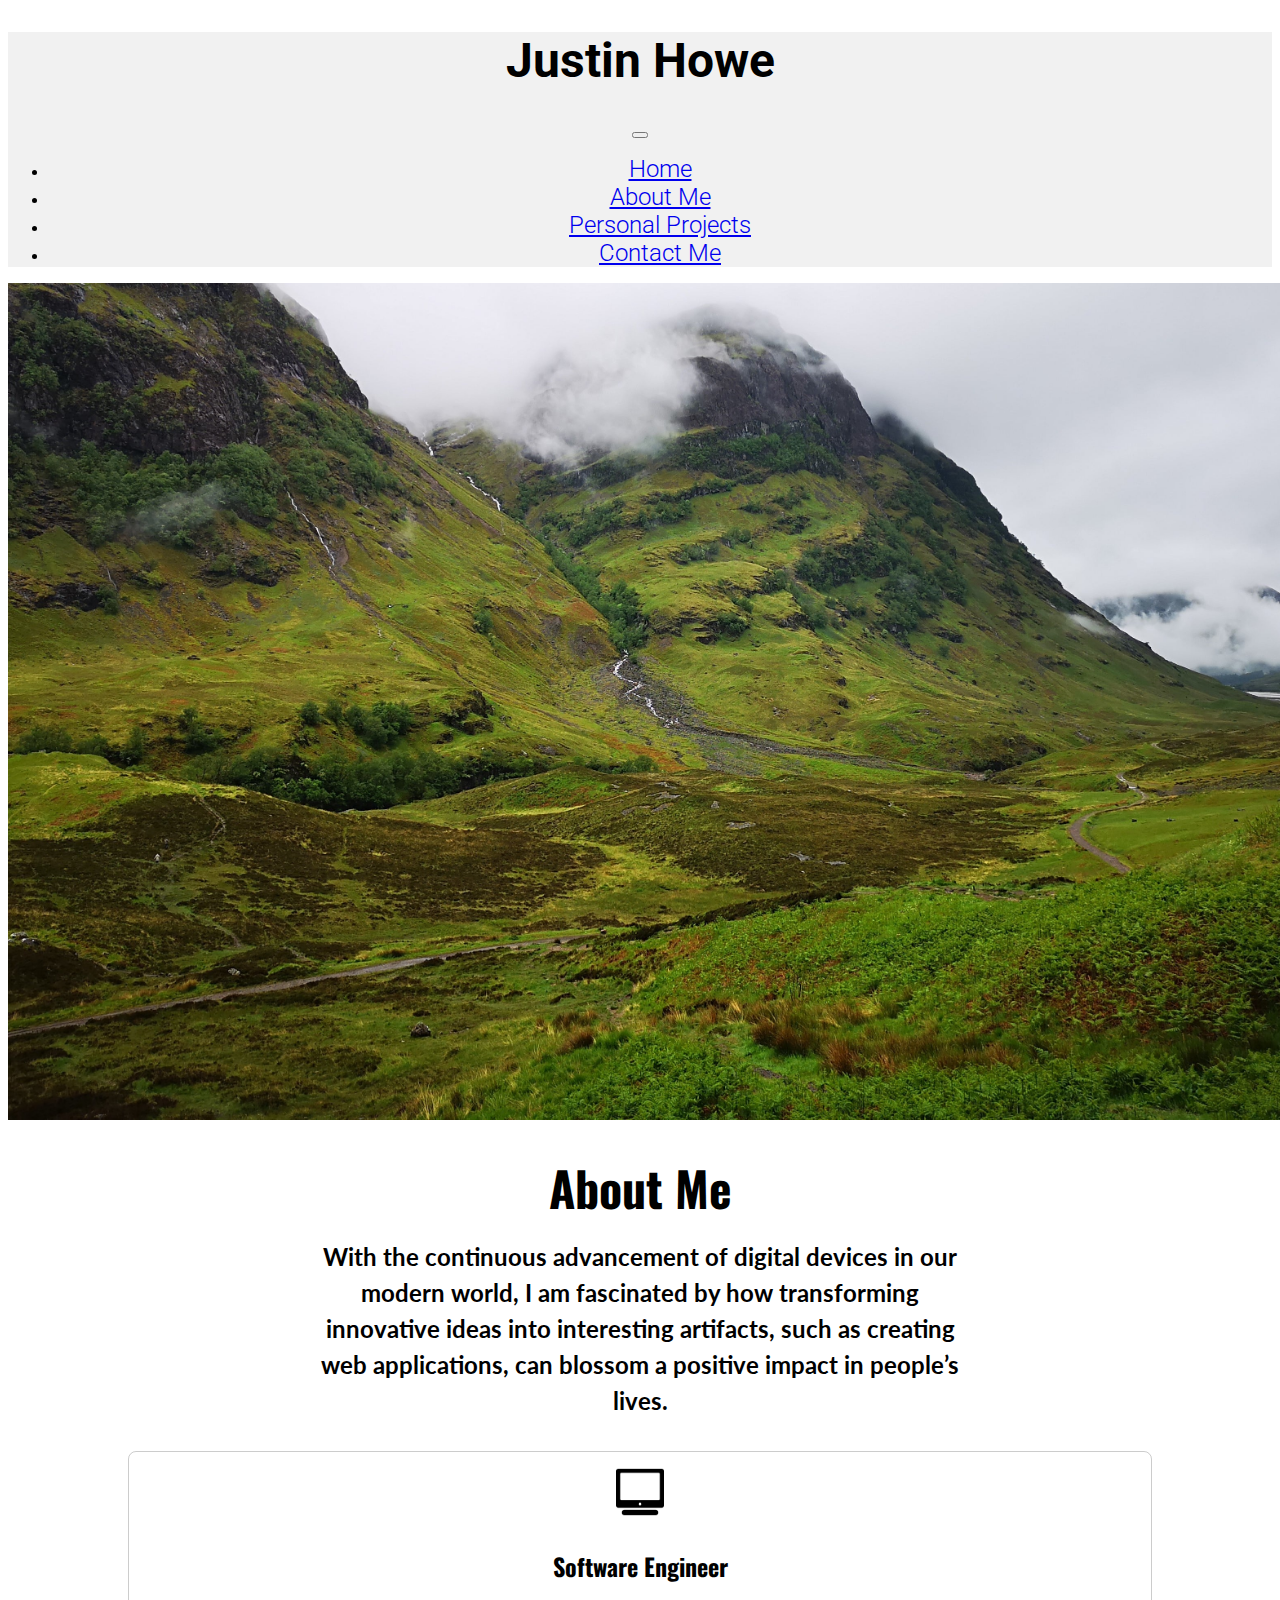
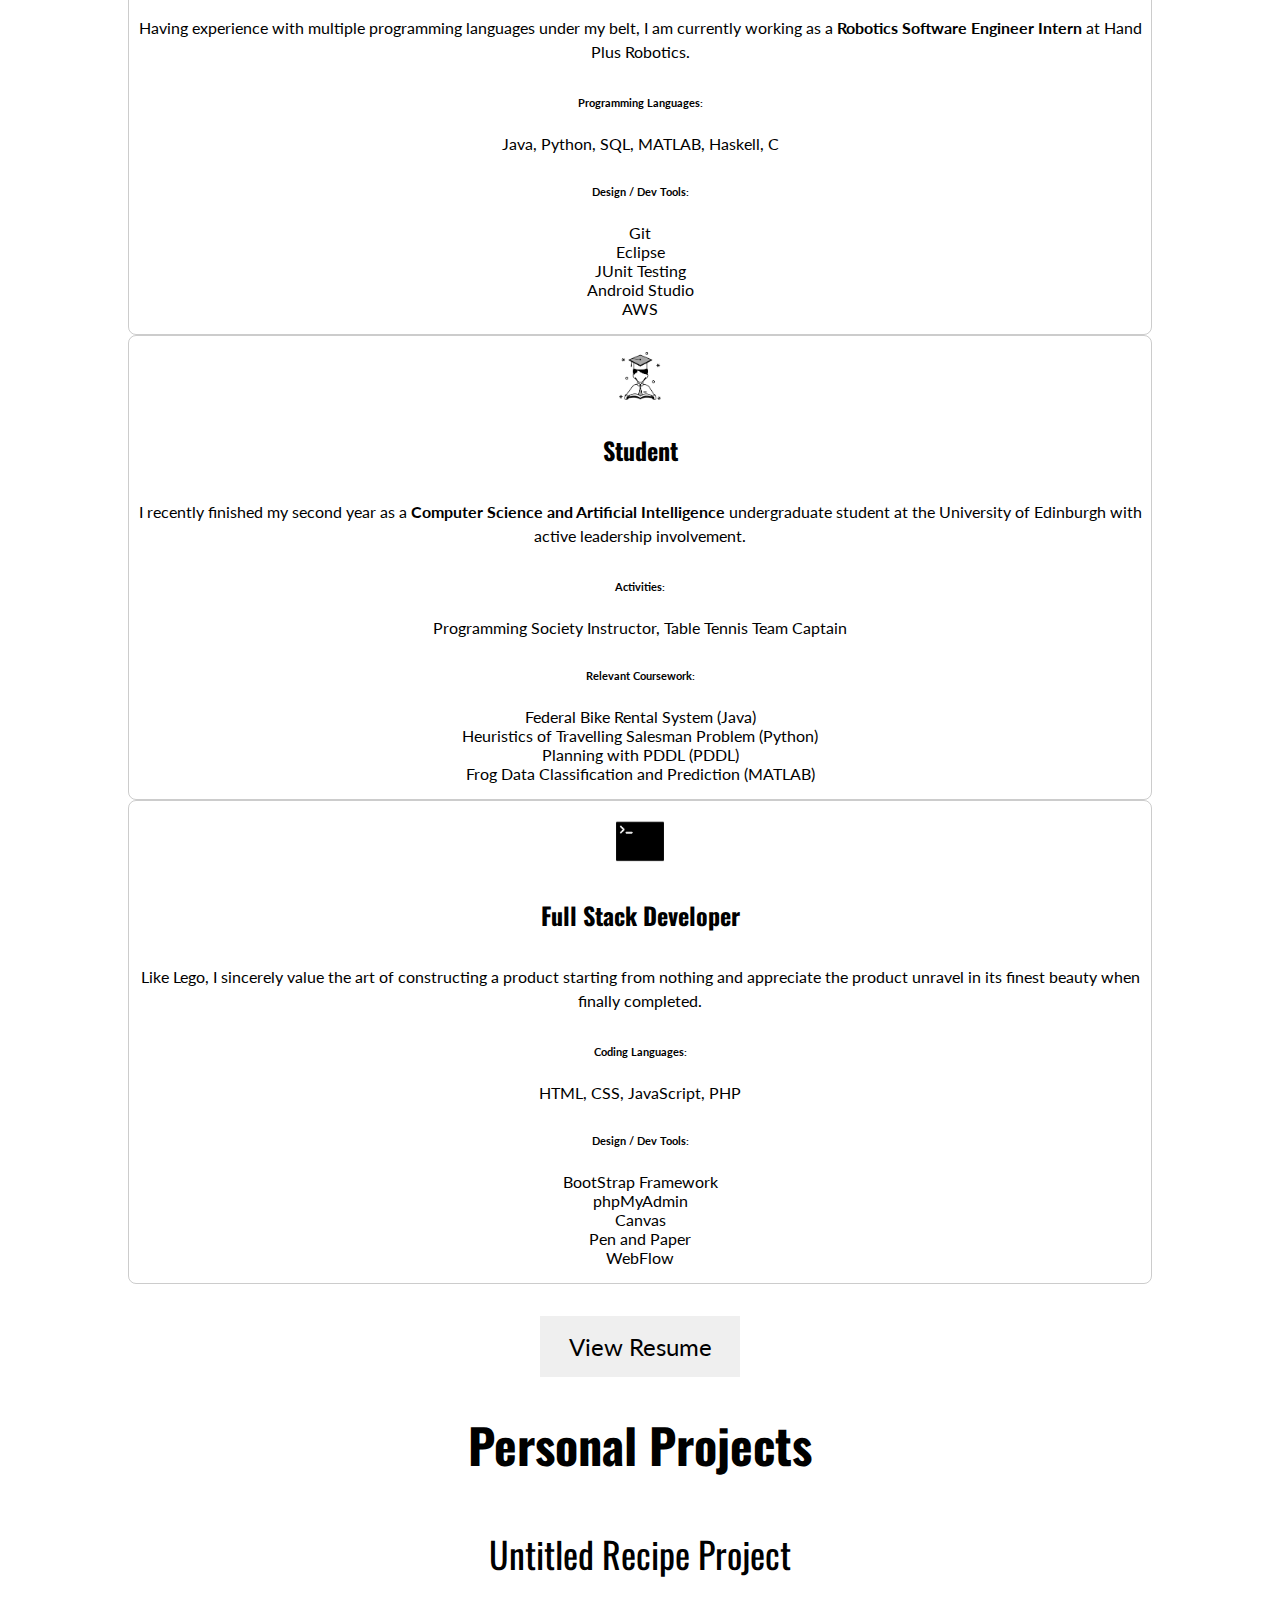
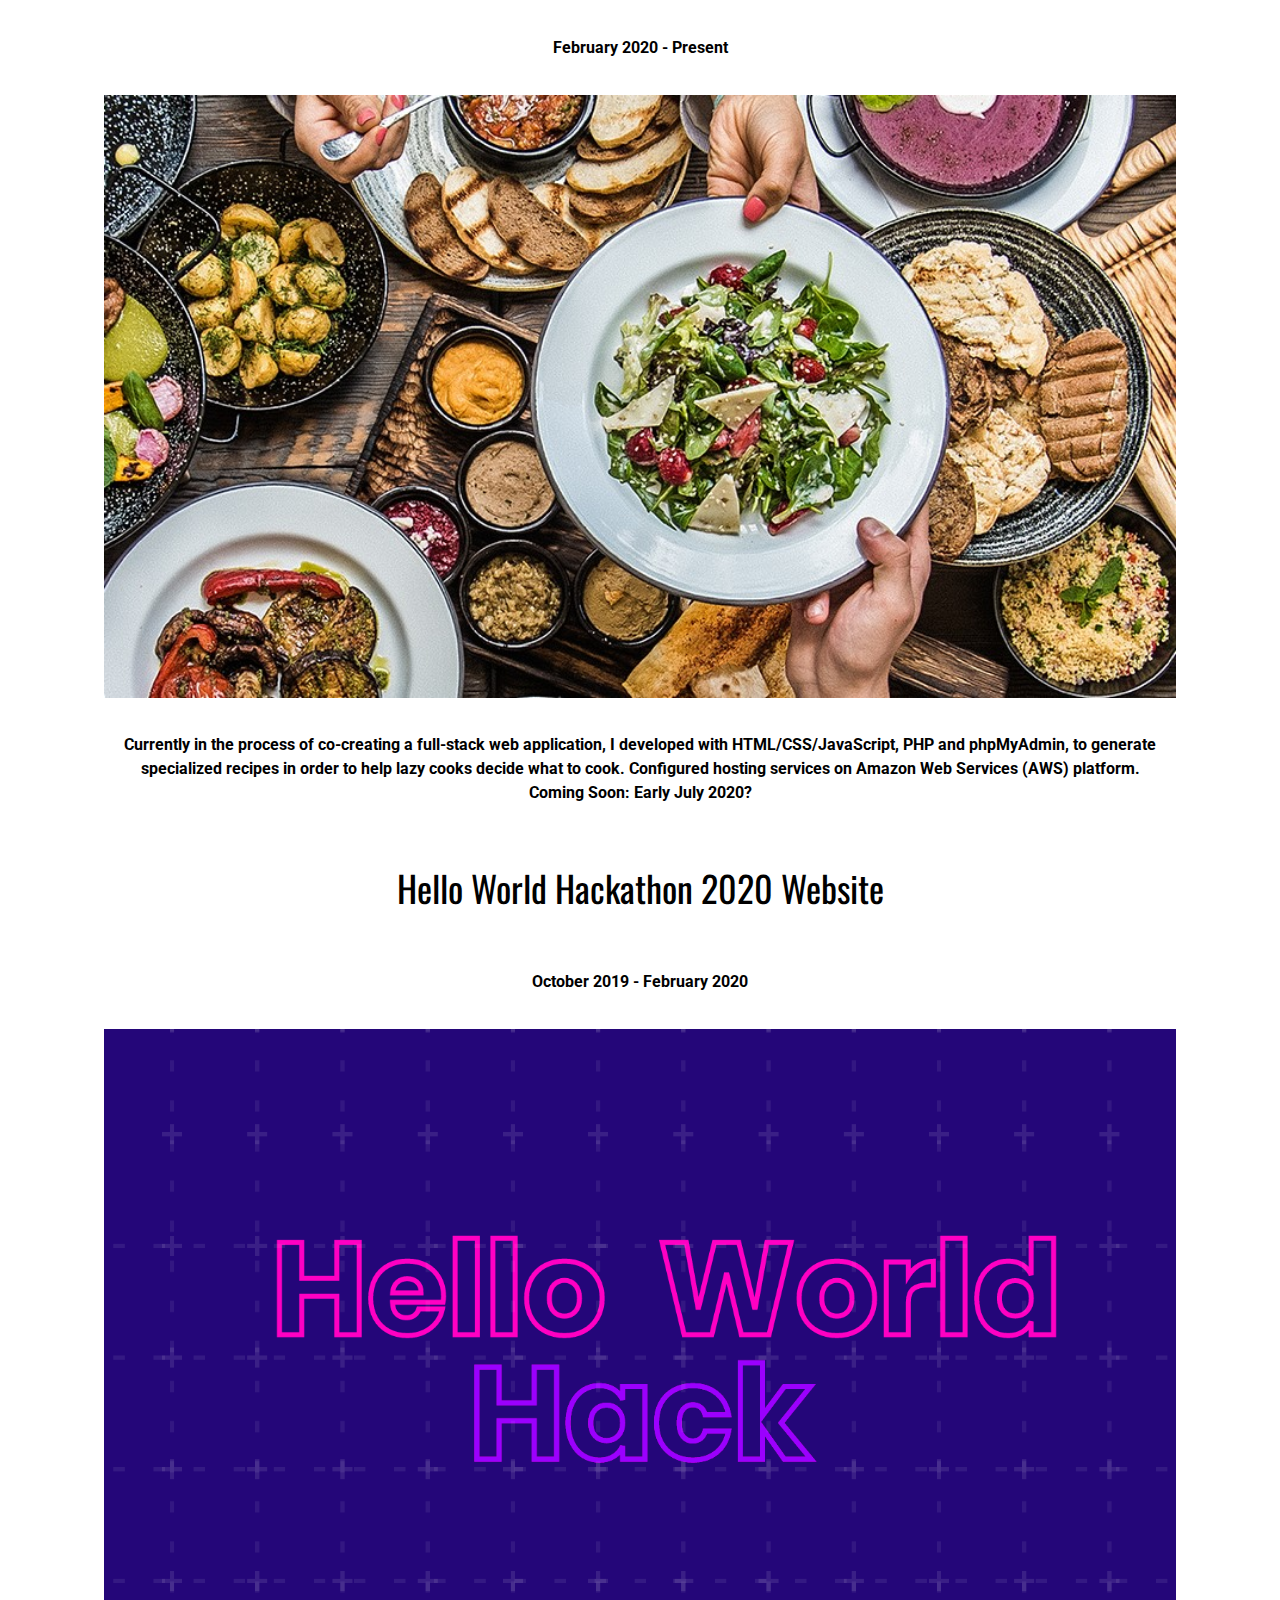
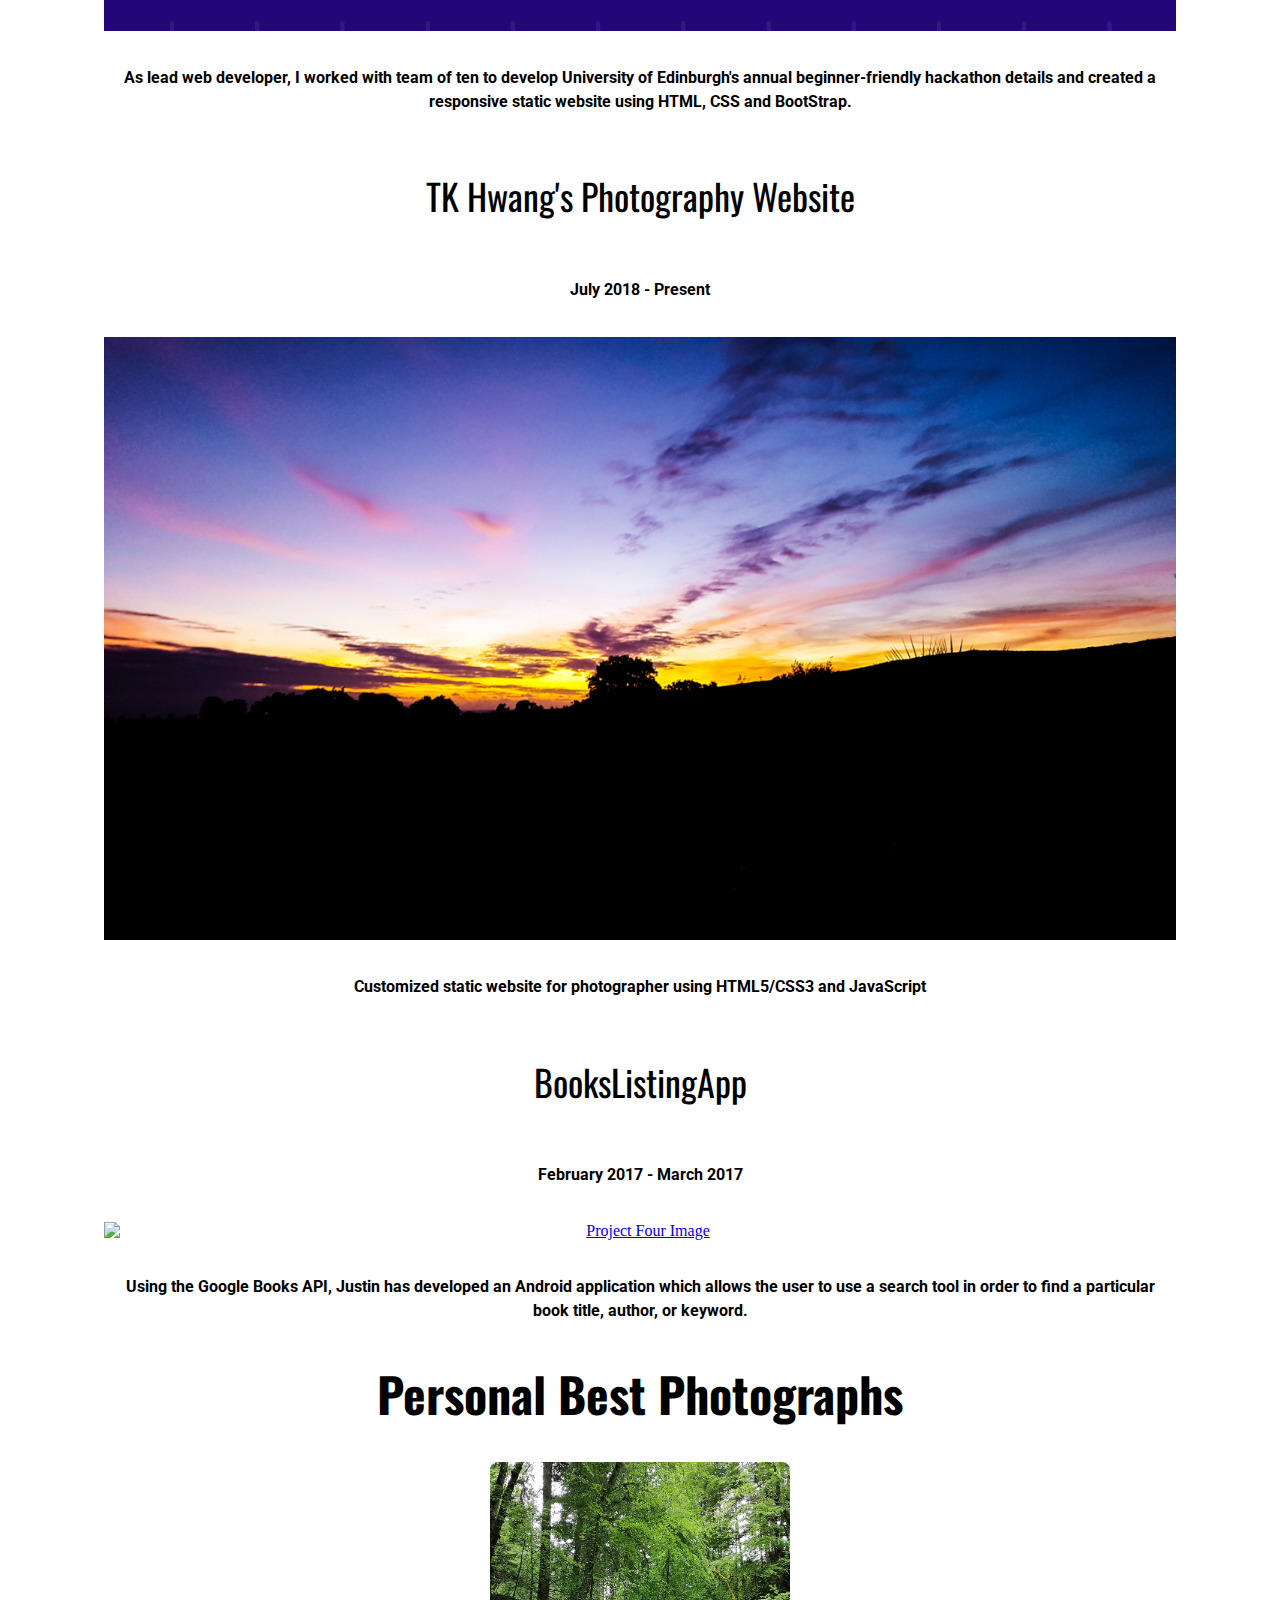
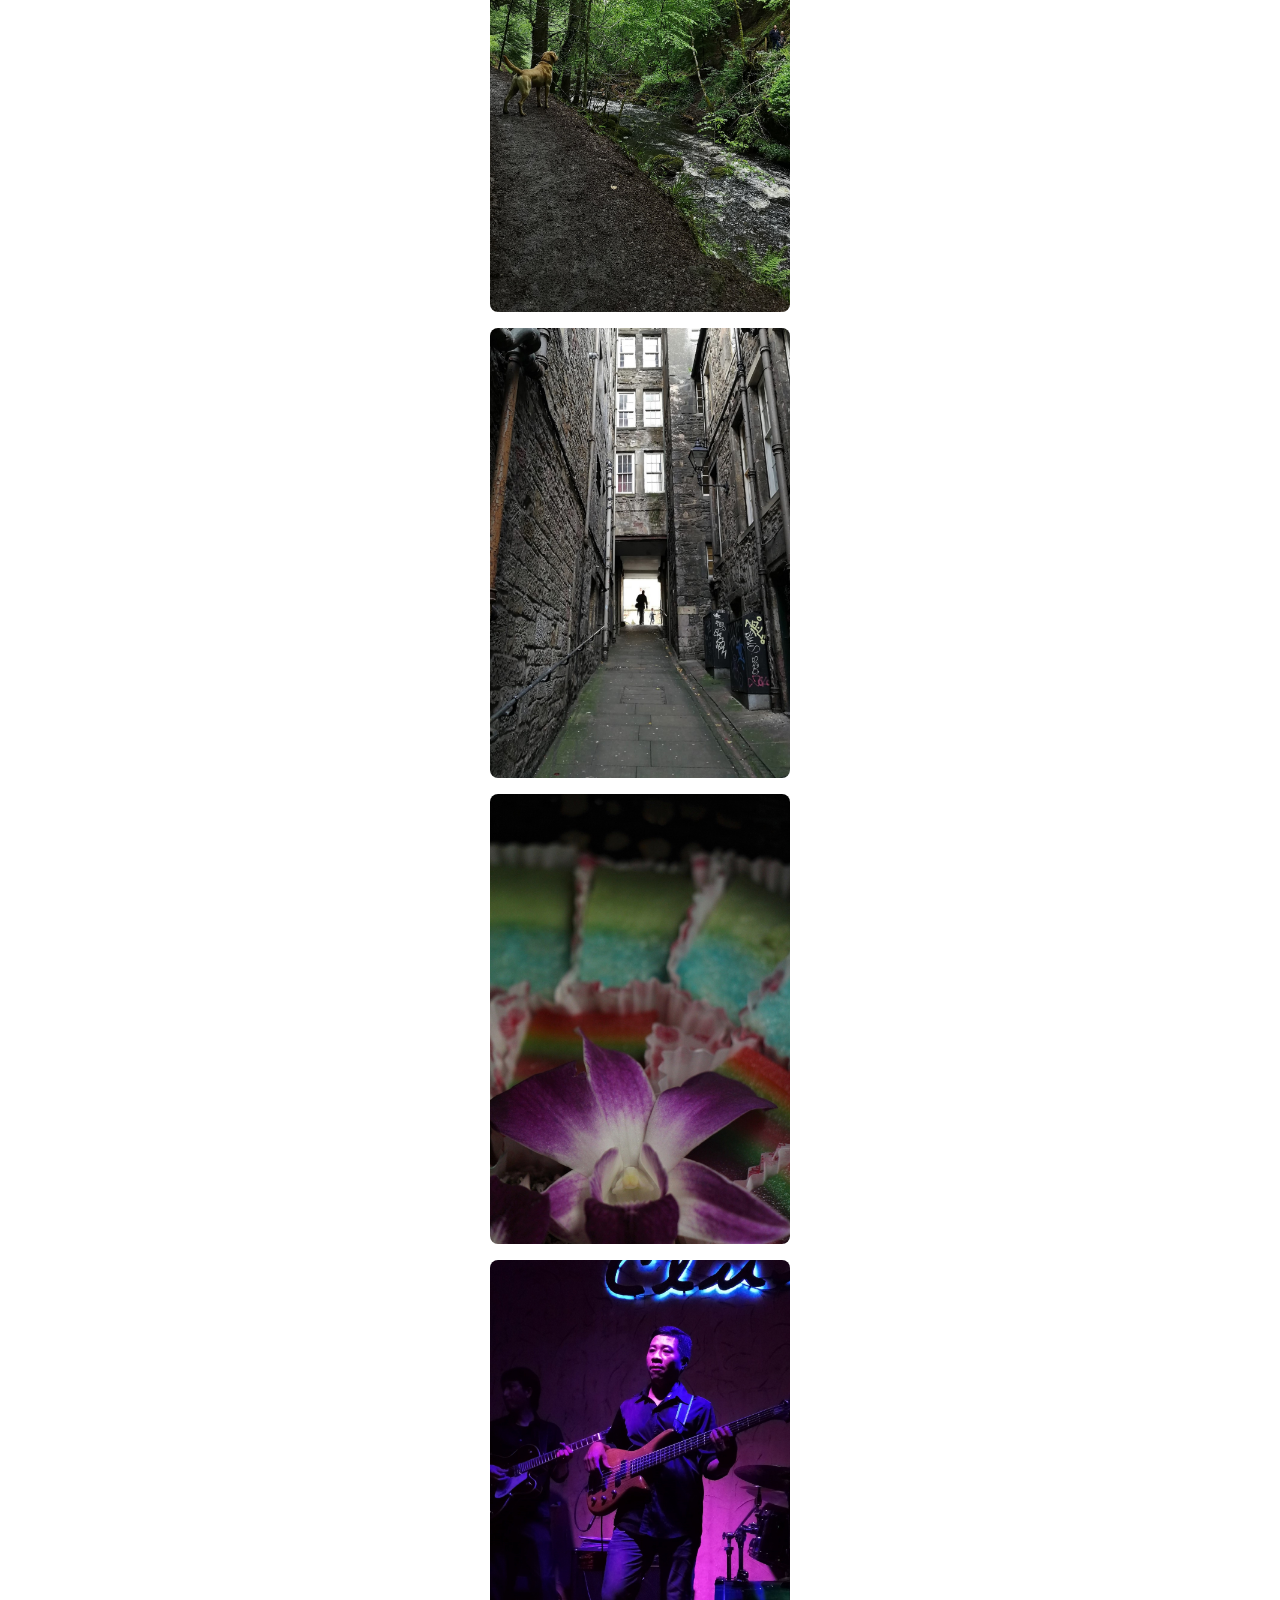
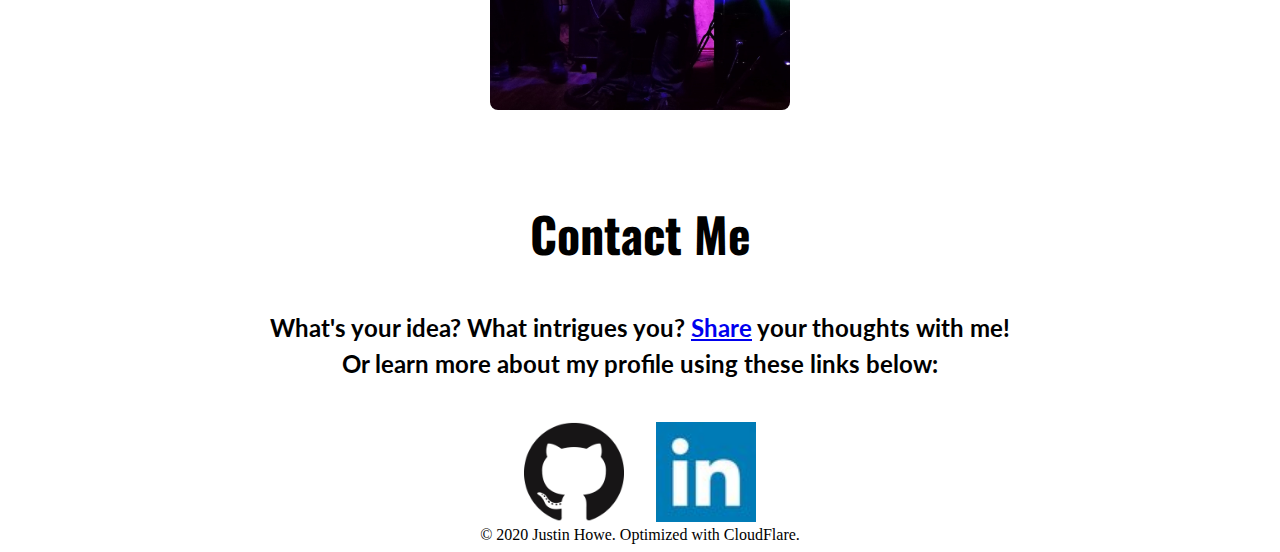
==== commit e53b9b59: "Extra optimization" ====
--- a/index.html
+++ b/index.html
@@ -1,266 +1,263 @@
 <!DOCTYPE html>
-
-<head>
-	<title>Justin Howe</title>
-	<!-- Important Meta Tags -->
-	<meta charset="utf-8">
-	<meta name="viewport" content="width=device-width, initial-scale:1.0, minimum-scale=0.86, maximum-scale=1.0">
-	<meta name="author" content="Justin Howe">
-	<meta name="description" content="Justin Howe's Personal Website">
-
-	<link rel="icon" href="src/logo.png" type="image/png" sizes="32x32">
-
-	<!-- NOTE: For web optimization purposes, load CSS asynchronously in order: -->
-	<link rel="preload" href="main.css" as="style">
-	<link rel="stylesheet" type="text/css" href="main.css" media="print" onload="this.media='all'">
-	<link rel="preload" href="https://stackpath.bootstrapcdn.com/bootstrap/4.5.0/css/bootstrap.min.css" as="style">
-	<link rel="stylesheet" href="https://stackpath.bootstrapcdn.com/bootstrap/4.5.0/css/bootstrap.min.css" media="print" onload="this.media='all'"
-	integrity="sha384-9aIt2nRpC12Uk9gS9baDl411NQApFmC26EwAOH8WgZl5MYYxFfc+NcPb1dKGj7Sk" crossorigin="anonymous">
-	<link rel="stylesheet" href="https://fonts.googleapis.com/css?family=Lato|Oswald|Roboto"/>
-
-</head>
-
-
-<body>
-	<!-- Using BootStrap to create a solid navigation bar as the header -->
-	<nav class="navbar navbar-expand-md navbar-light bg-white" id="navigationBar">
-		<h1>Justin Howe</h1>
-		<a id="logo" href="#"><img src="src/logo.png" alt="Website Logo"></a>
-
-		<!-- Event handler for navigation bar -->
-		<button class="navbar-toggler ml-auto" type="button" data-toggle="collapse"
-		data-target="#navbarSupportedContent" aria-controls="navbarSupportedContent"
-		aria-expanded="false" aria-label="Toggle navigation">
-			<span class="navbar-toggler-icon"></span>
-		</button>
-
-		<!-- Navigation bar should have ability to collapse at 768px wide -->
-		<div class="collapse navbar-collapse" id="navbarSupportedContent">
-			<ul class="navbar-nav ml-auto">
-				<li class="nav-item">
-					<a class="nav-link" href="index.html">Home</a>
-				</li>
-				<li class="nav-item">
-					<a class="nav-link" href="#about-me-heading">About Me</a>
-				</li>
-				<li class="nav-item">
-					<a class="nav-link" href="#personal-projects">Personal Projects</a>
-				</li>
-				<li class="nav-item">
-					<a class="nav-link" href="#contact-me">Contact Me</a>
-				</li>
-			</ul>
+<html lang="en">
+	<head>
+		<title>Justin Howe</title>
+		<!-- Important Meta Tags -->
+		<meta charset="utf-8">
+		<meta name="viewport" content="width=device-width, initial-scale=1.0">
+		<meta name="author" content="Justin Howe">
+		<meta name="description" content="Justin Howe's Personal Website">
+
+		<link rel="icon" href="src/logo.png" type="image/png" sizes="32x32">
+
+		<!-- NOTE: For web optimization purposes, load CSS asynchronously in order: -->
+		<link rel="preload" href="main.css" as="style">
+		<link rel="stylesheet" type="text/css" href="main.css" media="print" onload="this.media='all'">
+		<link rel="preload" href="https://cdnjs.cloudflare.com/ajax/libs/twitter-bootstrap/4.5.0/css/bootstrap.min.css" as="style">
+		<link rel="stylesheet" href="https://cdnjs.cloudflare.com/ajax/libs/twitter-bootstrap/4.5.0/css/bootstrap.min.css" media="print" onload="this.media='all'"
+		integrity="sha384-9aIt2nRpC12Uk9gS9baDl411NQApFmC26EwAOH8WgZl5MYYxFfc+NcPb1dKGj7Sk" crossorigin="anonymous">
+		<link rel="stylesheet" href="https://fonts.googleapis.com/css?family=Lato|Oswald|Roboto"/>
+	</head>
+
+	<body>
+		<!-- Using BootStrap to create a solid navigation bar as the header -->
+		<nav class="navbar navbar-expand-md navbar-light bg-white" id="navigationBar">
+			<h1>Justin Howe</h1>
+			<!-- Event handler for navigation bar -->
+			<button class="navbar-toggler ml-auto" type="button" data-toggle="collapse"
+			data-target="#navbarSupportedContent" aria-controls="navbarSupportedContent"
+			aria-expanded="false" aria-label="Toggle navigation">
+				<span class="navbar-toggler-icon"></span>
+			</button>
+
+			<!-- Navigation bar should have ability to collapse at 768px wide -->
+			<div class="collapse navbar-collapse" id="navbarSupportedContent">
+				<ul class="navbar-nav ml-auto">
+					<li class="nav-item">
+						<a class="nav-link" href="index.html">Home</a>
+					</li>
+					<li class="nav-item">
+						<a class="nav-link" href="#about-me-heading">About Me</a>
+					</li>
+					<li class="nav-item">
+						<a class="nav-link" href="#personal-projects">Personal Projects</a>
+					</li>
+					<li class="nav-item">
+						<a class="nav-link" href="#contact-me">Contact Me</a>
+					</li>
+				</ul>
+			</div>
+		</nav>
+
+
+		<!--NOTE: For future purposes, I plan to create an automatic gallery for the jumbotron
+		          when I obtain more engaging photographs  -->
+		<div class="jumbotron jumbotron-fluid">
+			<div class="container">
+			</div>
 		</div>
-	</nav>
-
-
-	<!--NOTE: For future purposes, I plan to create an automatic gallery for the jumbotron
-	          when I obtain more engaging photographs  -->
-	<div class="jumbotron jumbotron-fluid">
-		<div class="container">
-		</div>
-	</div>
-
-	<section class="about-me-container">
-		<div class="row-text">
-			<h2 class="about-me-text" id="about-me-heading">About Me</h2>
-			<h5 class="about-me-text" id="about-me-subHeading">
-				<head>With the continuous advancement of digital devices in our modern world,
-					I am fascinated by how transforming innovative ideas into interesting artifacts,
-					such as creating web applications, can blossom a positive impact in people’s lives.
-			</head> </h5>
-			<div class="about-me-more-container">
-				<div class="row">
-					<div class="col-md-4">
-						<img id="computerIcon" src="src/icon/computerIcon.png"/>
-						<h4 id="title">Software Engineer</h4>
-						<p id="description">
-							Having experience with multiple programming languages under my belt,
-							I am currently working as a <b>Robotics Software Engineer Intern</b> at Hand Plus Robotics.</p>
-						<div class="subHeadingOneContainer">
-							<h6 id="subHeadingOne">Programming Languages:</h6>
-							<p id="subHeadingOneDescription">Java, Python, SQL, MATLAB, Haskell, C</p>
+
+		<section class="about-me-container">
+			<div class="row-text">
+				<h2 class="about-me-text" id="about-me-heading">About Me</h2>
+				<h5 class="about-me-text" id="about-me-subHeading">
+					<head>With the continuous advancement of digital devices in our modern world,
+						I am fascinated by how transforming innovative ideas into interesting artifacts,
+						such as creating web applications, can blossom a positive impact in people’s lives.
+				</head> </h5>
+				<div class="about-me-more-container">
+					<div class="row">
+						<div class="col-md-4">
+							<img id="computerIcon" src="src/icon/computerIcon.png" alt="Computer Icon"/>
+							<h4 id="title">Software Engineer</h4>
+							<p id="description">
+								Having experience with multiple programming languages under my belt,
+								I am currently working as a <b>Robotics Software Engineer Intern</b> at Hand Plus Robotics.</p>
+							<div class="subHeadingOneContainer">
+								<h6 id="subHeadingOne">Programming Languages:</h6>
+								<p id="subHeadingOneDescription">Java, Python, SQL, MATLAB, Haskell, C</p>
+							</div>
+							<div class="subHeadingTwoContainer">
+								<h6 id="subHeadingTwo">Design / Dev Tools:</h6>
+								<p id="subHeadingTwoDescription">Git<br>Eclipse<br>JUnit Testing<br>Android Studio<br>AWS</p>
+							</div>
 						</div>
-						<div class="subHeadingTwoContainer">
+						<div class="col-md-4">
+							<img id="studentIcon" src="src/icon/studentIcon.png" alt="Student Icon"/>
+							<h4 id="title">Student</h4>
+							<p id="description">
+								I recently finished my second year as a <b>Computer Science and Artificial Intelligence</b>
+								undergraduate student at the University of Edinburgh with active leadership involvement.
+							</p>
+							<h6 id="subHeadingOne">Activities:</h6>
+							<p>Programming Society Instructor, Table Tennis Team Captain</p>
+							<h6 id="subHeadingTwo">Relevant Coursework:</h6>
+							<p>Federal Bike Rental System (Java)<br>
+								Heuristics of Travelling Salesman Problem (Python)<br>
+								Planning with PDDL (PDDL)<br>
+								Frog Data Classification and Prediction (MATLAB)</p>
+						</div>
+						<div class="col-md-4">
+							<img id="terminalIcon" src="src/icon/terminalIcon.png" alt="Terminal Icon"/>
+							<h4 id="title">Full Stack Developer</h4>
+							<p id="description">
+								Like Lego, I sincerely value the art of constructing a product starting from nothing
+								and appreciate the product unravel in its finest beauty when finally completed.
+							</p>
+							<h6 id="subHeadingOne">Coding Languages:</h6>
+							<p>HTML, CSS, JavaScript, PHP</p>
 							<h6 id="subHeadingTwo">Design / Dev Tools:</h6>
-							<p id="subHeadingTwoDescription">Git<br>Eclipse<br>JUnit Testing<br>Android Studio<br>AWS</p>
+							<p>BootStrap Framework<br>phpMyAdmin<br>Canvas<br>Pen and Paper<br>WebFlow</p>
 						</div>
 					</div>
-					<div class="col-md-4">
-						<img id="studentIcon" src="src/icon/studentIcon.png"/>
-						<h4 id="title">Student</h4>
-						<p id="description">
-							I recently finished my second year as a <b>Computer Science and Artificial Intelligence</b>
-							undergraduate student at the University of Edinburgh with active leadership involvement.
-						</p>
-						<h6 id="subHeadingOne">Activities:</h6>
-						<p>Programming Society Instructor, Table Tennis Team Captain</p>
-						<h6 id="subHeadingTwo">Relevant Coursework:</h6>
-						<p>Federal Bike Rental System (Java)<br>
-							Heuristics of Travelling Salesman Problem (Python)<br>
-							Planning with PDDL (PDDL)<br>
-							Frog Data Classification and Prediction (MATLAB)</p>
+				</div>
+				<a href="src/JustinHoweResumeMay2020.pdf"><button id="viewResumeButton"
+				class="btn btn-primary"><span>View Resume</span></button></a>
+			</div>
+		</section>
+
+		<!--NOTE: All photograph visuals should have a 16:9 ratio -->
+		<section class="notable-projects-container">
+			<div class="row-text">
+				<h2 class="notable-projects" id="personal-projects">Personal Projects</h2>
+				<div class="row">
+					<figure class="col-md-6">
+						<h4>Untitled Recipe Project</h4>
+						<h5 id="projectDate">February 2020 - Present</h5>
+						<a><img src="src/images/recipe_placeholder.jpg"/ alt="Project One Image"></a>
+						<h5 id="projectDescription">Currently in the process of co-creating a full-stack web application, I developed with HTML/CSS/JavaScript, PHP and phpMyAdmin,
+							to generate specialized recipes in order to help lazy cooks decide what to cook.
+							Configured hosting services on Amazon Web Services (AWS) platform.
+							<br>Coming Soon: Early July 2020?</h5>
+					</figure>
+					<figure class="col-md-6">
+						<h4>Hello World Hackathon 2020 Website</h4>
+						<h5 id="projectDate">October 2019 - February 2020</h5>
+						<a href="https://jhowewowe.github.io/Hello-World-Hack-2020/" rel="noopener no referrer" target="_blank">
+						<img src="src/images/HWH2020-cover-photo-fixed.png" alt="Project Two Image"/></a>
+						<h5 id="projectDescription">As lead web developer, I worked with team of ten to develop University of Edinburgh's annual beginner-friendly hackathon details
+							and created a responsive static website using HTML, CSS and BootStrap.</h5>
+					</figure>
+				</div>
+				<div class="row">
+					<figure class="col-md-6">
+						<h4>TK Hwang's Photography Website</h4>
+						<h5 id="projectDate">July 2018 - Present</h5>
+						<a href="https://taekyungphotography.com" rel="noopener no referrer" target="_blank">
+						<img src="src/images/TKLandscapeShot.png" alt="Project Three Image"/></a>
+						<h5 id="projectDescription">Customized static website for photographer using HTML5/CSS3 and JavaScript</h5>
+					</figure>
+					<figure class="col-md-6">
+						<h4>BooksListingApp</h4>
+						<h5 id="projectDate">February 2017 - March 2017</h5>
+						<!-- Will refer to a Youtube link instead -->
+						<a href="#">
+							<img id="booksListingAppHeader" src="src/images/booksListingAppHeader.png" alt="Project Four Image"/>
+						</a>
+						<h5 id="projectDescription">Using the Google Books API, Justin has developed an Android application which allows the user to use a search tool
+						in order to find a particular book title, author, or keyword.</h5>
+					</figure>
+				</div>
+			</div>
+		</section>
+
+		<!--Photography Section -->
+		<section class="best-photos-container">
+			<div class="row-text">
+				<h2 class="best-photographs" id="best-photographs">Personal Best Photographs</h2>
+					<div class="row">
+						<figure class="col-md-3">
+							<!--Part 1: Image where it triggers the modal -->
+							<img id= "pic1" src="src/photos/dogAndOwner.jpg" alt="Scottish Highlands Summer 2019" style="width:100%;max-width:300px">
+
+							<!-- Modal itself -->
+							<div id="myModal1" class="modal">
+
+								<!-- Implement close button -->
+								<span class="close">&times;</span>
+
+								<!-- Modal Content (The image itself) -->
+								<img class="modal-content" id="img01">
+
+								<!-- Modal Caption (Image text) -->
+								<div id="caption"></div>
+							</div>
+						</figure>
+
+						<figure class="col-md-3">
+
+							<img id="pic2" src="src/photos/webComposure1.jpg" alt="Edinburgh Oct 2017" style="width:100%;max-width:300px">
+
+							<div id="myModal2" class="modal">
+
+								<span class="close">&times;</span>
+
+								<img class="modal-content" id="img02">
+
+								<div id="caption2"></div>
+
+							</div>
+						</figure>
+
+						<figure class="col-md-3">
+
+							<img id="pic3" src="src/photos/Multicolor1.jpg" alt="Rainbow Food Jan 2018" style="width:100%;max-width:300px">
+
+							<div id="myModal3" class="modal">
+
+								<span class="close">&times;</span>
+
+								<img class="modal-content" id="img03">
+
+								<div id="caption3"></div>
+
+							</div>
+						</figure>
+
+						<figure class="col-md-3">
+							<img id="pic4" src="src/photos/Spotlight1.jpg" alt="Vietnam 2014" style="width:100%;max-width:300px">
+
+							<div id="myModal4" class="modal">
+
+								<span class="close">&times;</span>
+
+								<img class="modal-content" id="img04">
+
+								<div id="caption4"></div>
+
+							</div>
+						</figure>
 					</div>
-					<div class="col-md-4">
-						<img id="terminalIcon" src="src/icon/terminalIcon.png"/>
-						<h4 id="title">Full Stack Developer</h4>
-						<p id="description">
-							Like Lego, I sincerely value the art of constructing a product starting from nothing
-							and appreciate the product unravel in its finest beauty when finally completed.
-						</p>
-						<h6 id="subHeadingOne">Coding Languages:</h6>
-						<p>HTML, CSS, JavaScript, PHP</p>
-						<h6 id="subHeadingTwo">Design / Dev Tools:</h6>
-						<p>BootStrap Framework<br>phpMyAdmin<br>Canvas<br>Pen and Paper<br>WebFlow</p>
-					</div>
-				</div>
-			</div>
-			<a href="src/JustinHoweResumeMay2020.pdf"><button id="viewResumeButton"
-			class="btn btn-primary"><span>View Resume</span></button></a>
-		</div>
-	</section>
-
-	<!--NOTE: All photograph visuals should have a 16:9 ratio -->
-	<section class="notable-projects-container">
-		<div class="row-text">
-			<h2 class="notable-projects" id="personal-projects">Personal Projects</h2>
-			<div class="row">
-				<figure class="col-md-6">
-					<h4>Untitled Recipe Project</h4>
-					<h5 id="projectDate">February 2020 - Present</h5>
-					<a><img src="src/images/recipe_placeholder.jpg"/></a>
-					<h5 id="projectDescription">Currently in the process of co-creating a full-stack web application, I developed with HTML/CSS/JavaScript, PHP and phpMyAdmin,
-						to generate specialized recipes in order to help lazy cooks decide what to cook.
-						Configured hosting services on Amazon Web Services (AWS) platform.
-						<br>Coming Soon: Early July 2020?</h5>
-				</figure>
-				<figure class="col-md-6">
-					<h4>Hello World Hackathon 2020 Website</h4>
-					<h5 id="projectDate">October 2019 - February 2020</h5>
-					<a href="https://jhowewowe.github.io/Hello-World-Hack-2020/" rel="noopener no referrer" target="_blank">
-					<img src="src/images/HWH2020-cover-photo-fixed.png"/></a>
-					<h5 id="projectDescription">As lead web developer, I worked with team of ten to develop University of Edinburgh's annual beginner-friendly hackathon details
-						and created a responsive static website using HTML, CSS and BootStrap.</h5>
-				</figure>
-			</div>
-			<div class="row">
-				<figure class="col-md-6">
-					<h4>TK Hwang's Photography Website</h4>
-					<h5 id="projectDate">July 2018 - Present</h5>
-					<a href="https://taekyungphotography.com" rel="noopener no referrer" target="_blank">
-					<img src="src/images/TKLandscapeShot.png"/></a>
-					<h5 id="projectDescription">Customized static website for photographer using HTML5/CSS3 and JavaScript</h5>
-				</figure>
-				<figure class="col-md-6">
-					<h4>BooksListingApp</h4>
-					<h5 id="projectDate">February 2017 - March 2017</h5>
-					<!-- Will refer to a Youtube link instead -->
-					<a href="#">
-						<img id="booksListingAppHeader" src="src/images/booksListingAppHeader.png"/>
-					</a>
-					<h5 id="projectDescription">Using the Google Books API, Justin has developed an Android application which allows the user to use a search tool
-					in order to find a particular book title, author, or keyword.</h5>
-				</figure>
-			</div>
-		</div>
-	</section>
-
-	<!--Photography Section -->
-	<section class="best-photos-container">
-		<div class="row-text">
-			<h2 class="best-photographs" id="best-photographs">Personal Best Photographs</h2>
-				<div class="row">
-					<figure class="col-md-3">
-						<!--Part 1: Image where it triggers the modal -->
-						<img id= "pic1" src="src/photos/dogAndOwner.jpg" alt="Scottish Highlands Summer 2019" style="width:100%;max-width:300px">
-
-						<!-- Modal itself -->
-						<div id="myModal1" class="modal">
-
-							<!-- Implement close button -->
-							<span class="close">&times;</span>
-
-							<!-- Modal Content (The image itself) -->
-							<img class="modal-content" id="img01">
-
-							<!-- Modal Caption (Image text) -->
-							<div id="caption"></div>
-						</div>
-					</figure>
-
-					<figure class="col-md-3">
-
-						<img id="pic2" src="src/photos/webComposure1.jpg" alt="Edinburgh Oct 2017" style="width:100%;max-width:300px">
-
-						<div id="myModal2" class="modal">
-
-							<span class="close">&times;</span>
-
-							<img class="modal-content" id="img02">
-
-							<div id="caption2"></div>
-
-						</div>
-					</figure>
-
-					<figure class="col-md-3">
-
-						<img id="pic3" src="src/photos/Multicolor1.jpg" alt="Rainbow Food Jan 2018" style="width:100%;max-width:300px">
-
-						<div id="myModal3" class="modal">
-
-							<span class="close">&times;</span>
-
-							<img class="modal-content" id="img03">
-
-							<div id="caption3"></div>
-
-						</div>
-					</figure>
-
-					<figure class="col-md-3">
-						<img id="pic4" src="src/photos/Spotlight1.jpg" alt="Vietnam 2014" style="width:100%;max-width:300px">
-
-						<div id="myModal4" class="modal">
-
-							<span class="close">&times;</span>
-
-							<img class="modal-content" id="img04">
-
-							<div id="caption4"></div>
-
-						</div>
-					</figure>
-				</div>
-		</div>
-	</section>
-
-	<section class="contact-me-container">
-		<div class="row-text">
-			<h2 class="contact-me-text-main" id="contact-me">Contact Me</h2>
-			<h5 class="contact-me-text-support">What's your idea? What intrigues you?
-				<a href="mailto:howejust@gmail.com?Subject=Inquiries" target="_top">Share</a> your thoughts with me!
-				<br>Or learn more about my profile using these links below:
-			</h5>
-			<div class="links">
-				<a href="https://www.github.com/jhowewowe" rel="noopener noreferrer" target="_blank">
-					<img src="src/logo/GitHub-Mark.png" alt="GitHub mark" width="100px" height="auto"/></a>
-				<a href="https://www.linkedin.com/in/howejust/" rel="noopener noreferrer" target="_blank">
-					<img src="src/logo/LinkedInLogo.jpg" alt="LinkedIn logo" width="100px" height="auto"/></a>
-			</div>
-			<div class="contact">
-				© 2020 Justin Howe. Optimized using CloudFlare.
-			</div>
-		</div>
-	</section>
-
-	<!-- JavaScript needed for animation purposes- defer attribute  -->
-
-	<!--jQuery script is installed for future purposes -->
-	<script src="https://code.jquery.com/jquery-3.5.1.slim.min.js" integrity="sha384-DfXdz2htPH0lsSSs5nCTpuj/zy4C+OGpamoFVy38MVBnE+IbbVYUew+OrCXaRkfj" crossorigin="anonymous" defer></script>
-	<script src="https://cdn.jsdelivr.net/npm/popper.js@1.16.0/dist/umd/popper.min.js" integrity="sha384-Q6E9RHvbIyZFJoft+2mJbHaEWldlvI9IOYy5n3zV9zzTtmI3UksdQRVvoxMfooAo" crossorigin="anonymous" defer></script>
-	<script src="https://stackpath.bootstrapcdn.com/bootstrap/4.5.0/js/bootstrap.min.js" integrity="sha384-OgVRvuATP1z7JjHLkuOU7Xw704+h835Lr+6QL9UvYjZE3Ipu6Tp75j7Bh/kR0JKI" crossorigin="anonymous" defer></script>
-
-	<script src= "myscript.js" defer></script>
-
-</body>
+			</div>
+		</section>
+
+		<section class="contact-me-container">
+			<div class="row-text">
+				<h2 class="contact-me-text-main" id="contact-me">Contact Me</h2>
+				<h5 class="contact-me-text-support">What's your idea? What intrigues you?
+					<a href="mailto:howejust@gmail.com?Subject=Inquiries" target="_top">Share</a> your thoughts with me!
+					<br>Or learn more about my profile using these links below:
+				</h5>
+				<div class="links">
+					<a href="https://www.github.com/jhowewowe" rel="noopener noreferrer" target="_blank">
+						<img src="src/logo/GitHub-Mark.png" alt="GitHub mark" width="100px" height="auto"/></a>
+					<a href="https://www.linkedin.com/in/howejust/" rel="noopener noreferrer" target="_blank">
+						<img src="src/logo/LinkedInLogo.jpg" alt="LinkedIn logo" width="100px" height="auto"/></a>
+				</div>
+				<div class="contact">
+					© 2020 Justin Howe. Optimized with CloudFlare.
+				</div>
+			</div>
+		</section>
+
+		<!-- JavaScript needed for animation purposes- defer attribute  -->
+
+		<!--jQuery script is installed for future purposes -->
+		<script src="https://cdnjs.cloudflare.com/ajax/libs/jquery/3.5.1/jquery.min.js" integrity="sha384-DfXdz2htPH0lsSSs5nCTpuj/zy4C+OGpamoFVy38MVBnE+IbbVYUew+OrCXaRkfj" crossorigin="anonymous" defer></script>
+		<script src="https://cdn.jsdelivr.net/npm/popper.js@1.16.0/dist/umd/popper.min.js" integrity="sha384-Q6E9RHvbIyZFJoft+2mJbHaEWldlvI9IOYy5n3zV9zzTtmI3UksdQRVvoxMfooAo" crossorigin="anonymous" defer></script>
+		<script src="https://cdnjs.cloudflare.com/ajax/libs/twitter-bootstrap/4.5.0/js/bootstrap.min.js" integrity="sha384-OgVRvuATP1z7JjHLkuOU7Xw704+h835Lr+6QL9UvYjZE3Ipu6Tp75j7Bh/kR0JKI" crossorigin="anonymous" defer></script>
+
+		<script src= "myscript.js" defer></script>
+
+	</body>
+</html>
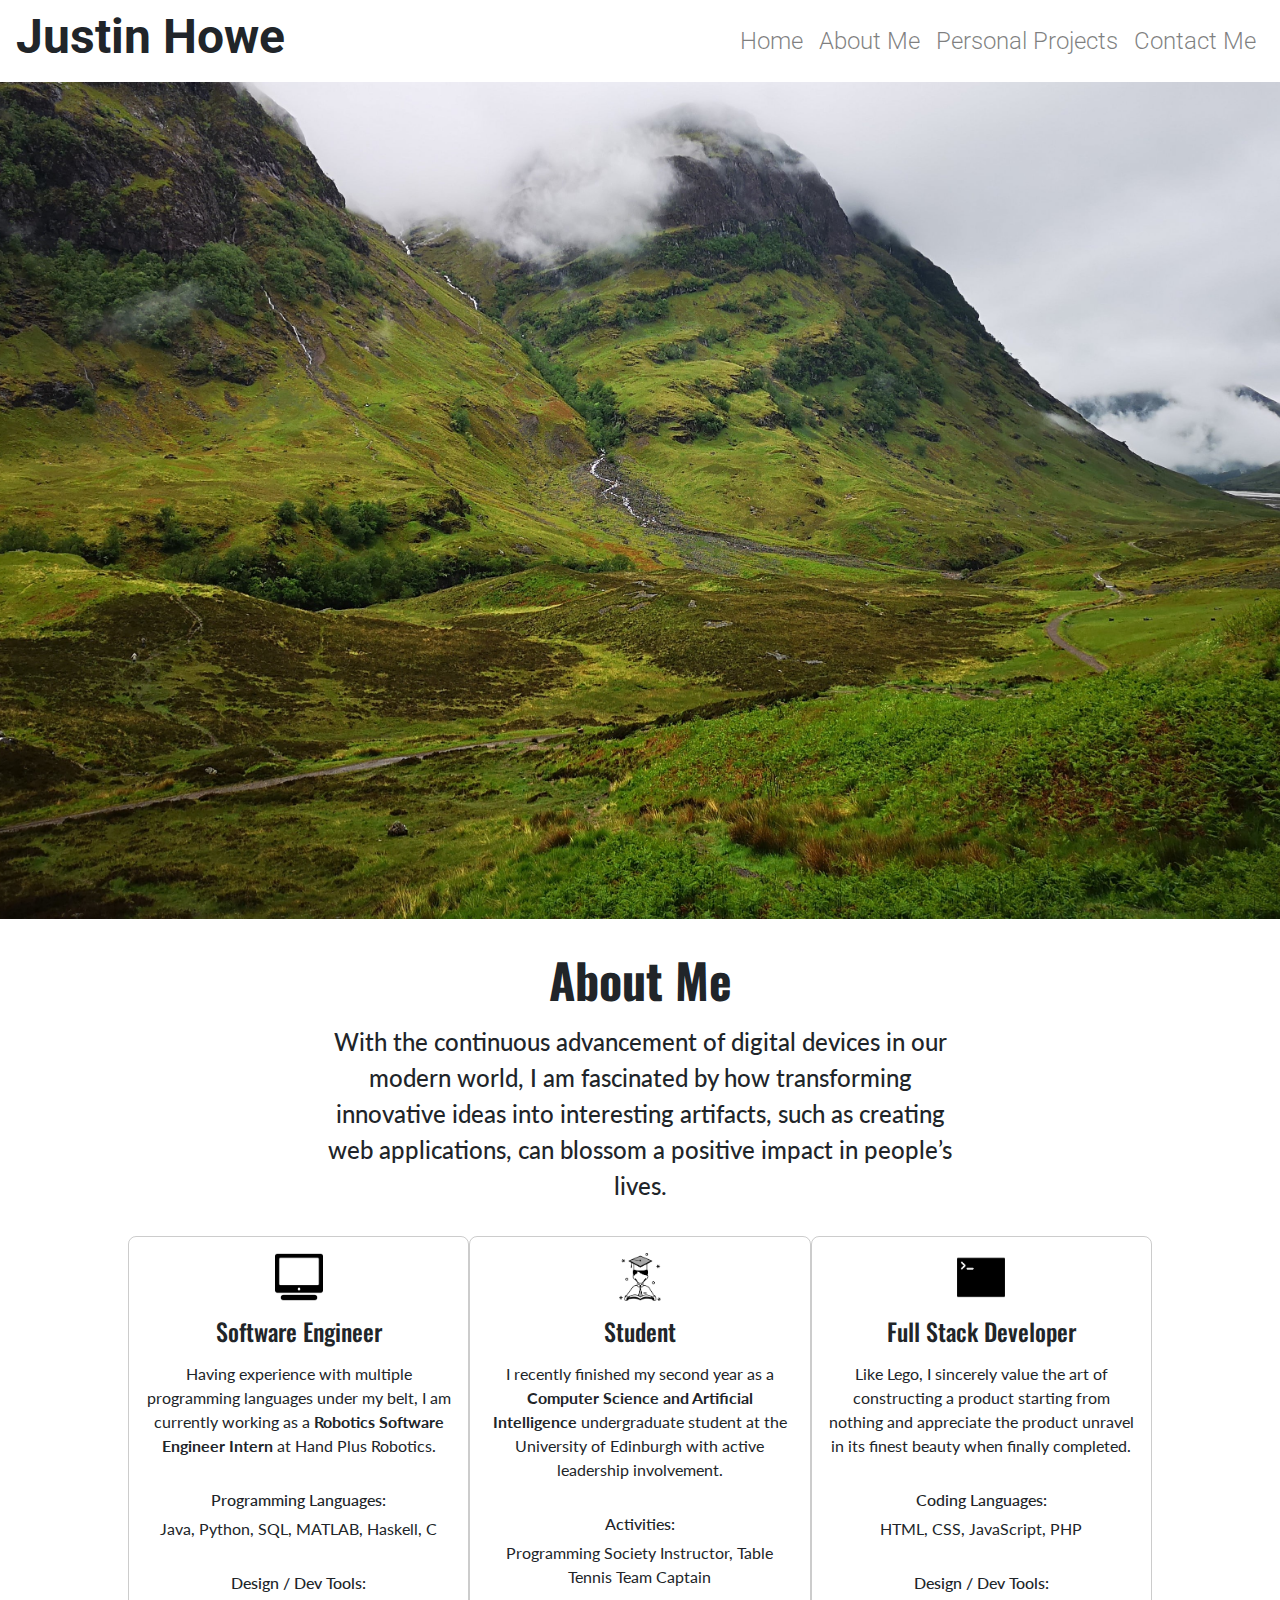
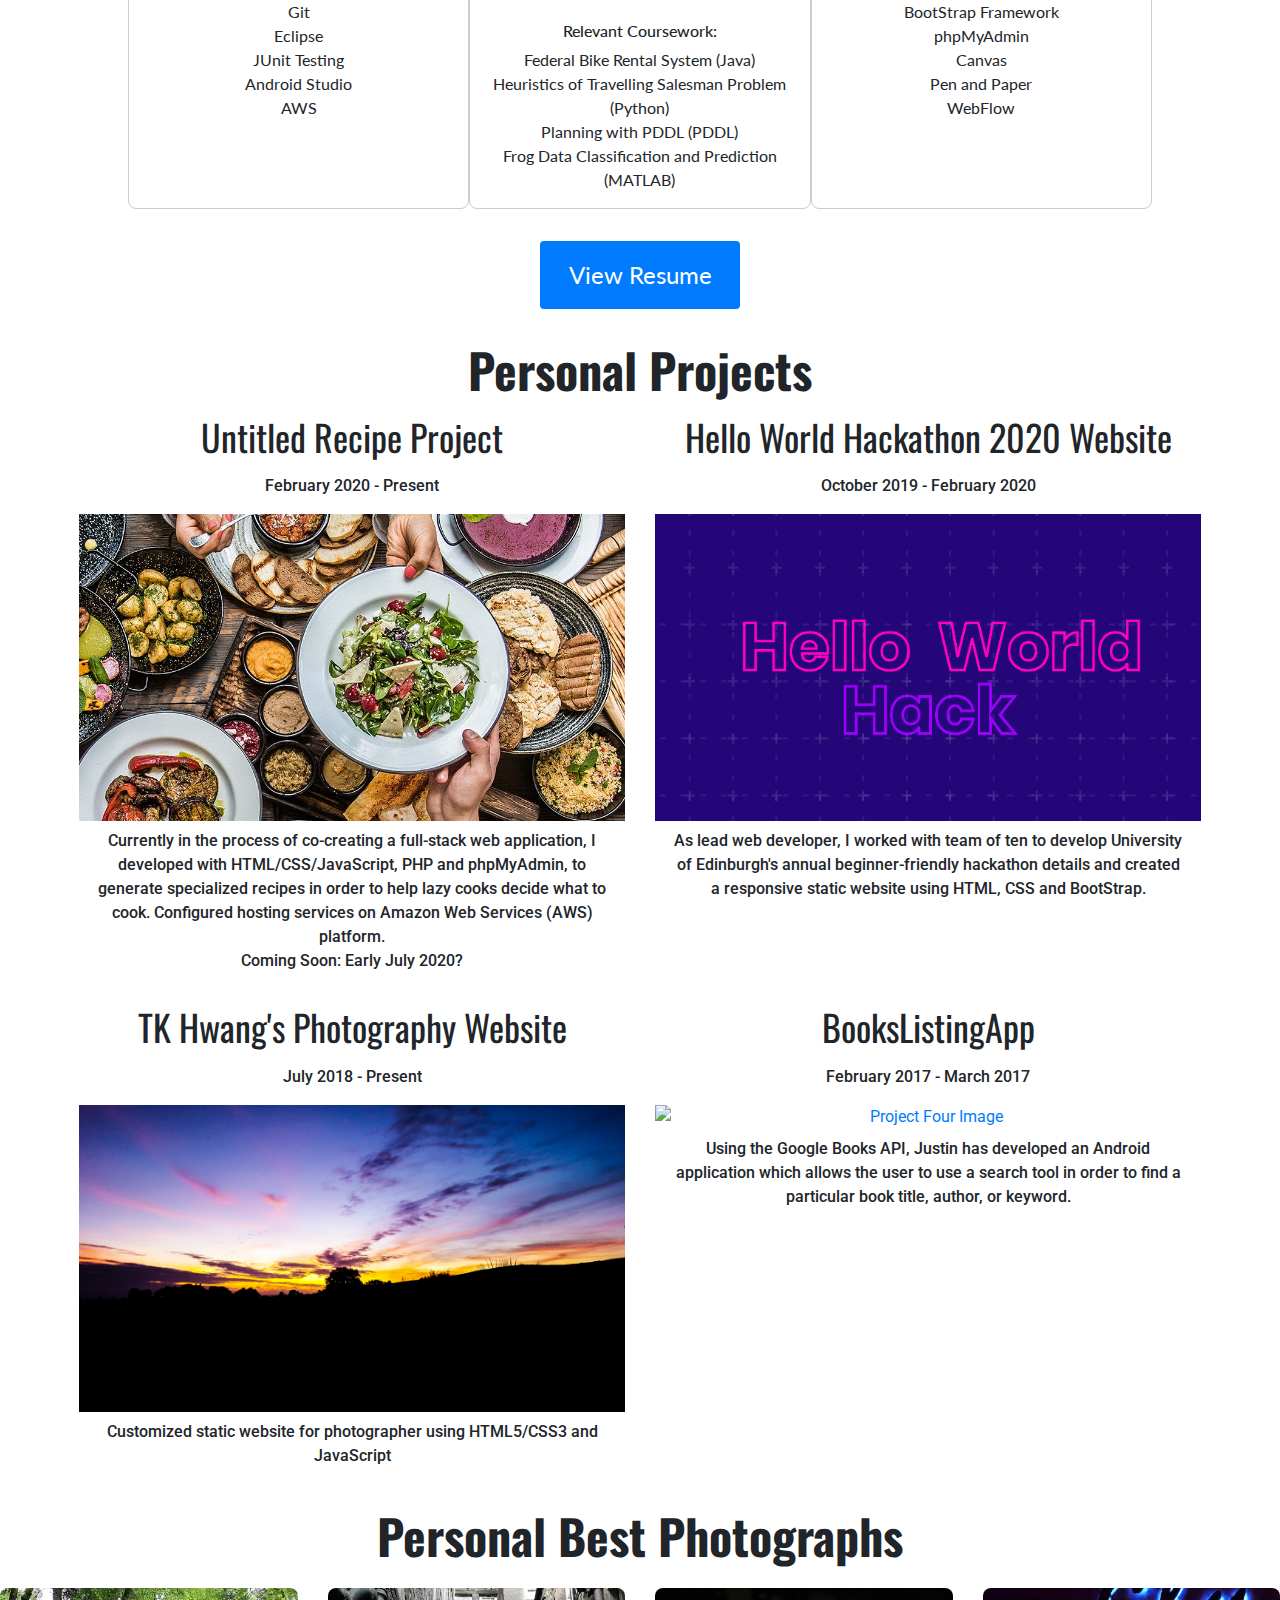
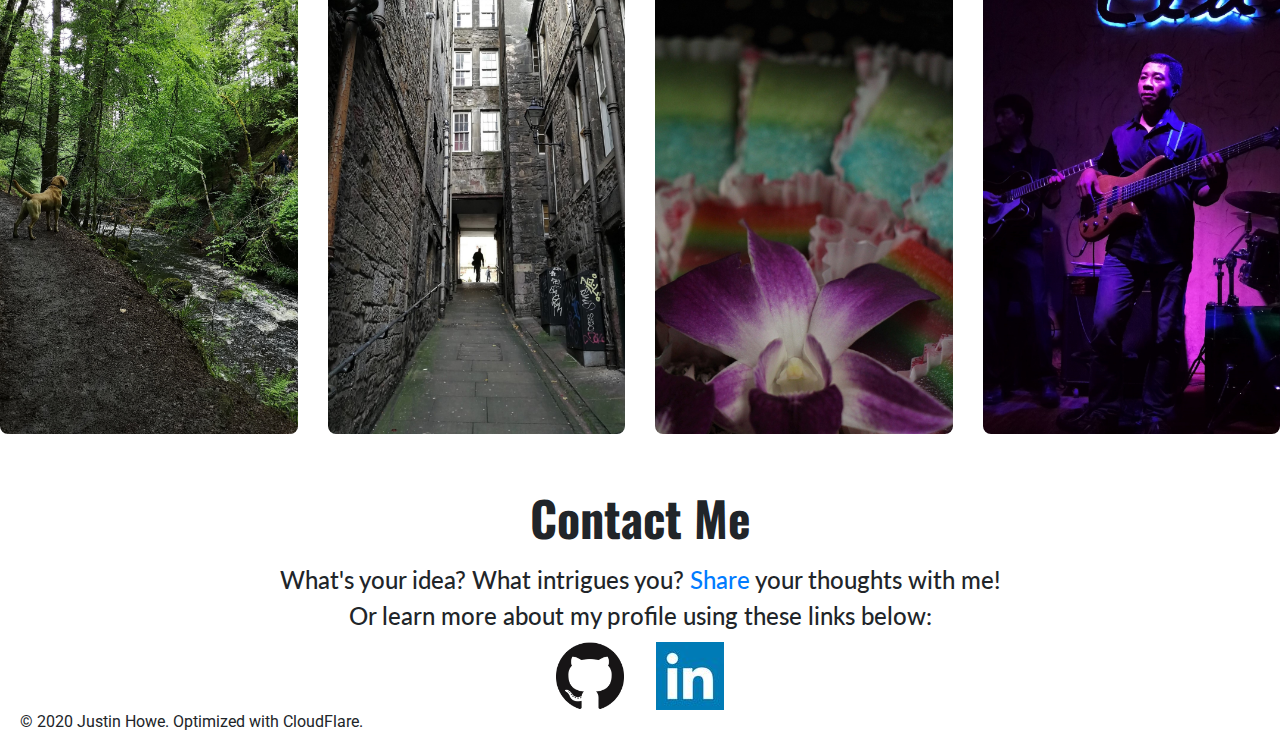
==== commit 637208bc: "Merge pull request #13 from JHoweWowe/version1.1" ====
--- a/index.html
+++ b/index.html
@@ -14,8 +14,7 @@
 		<link rel="preload" href="main.css" as="style">
 		<link rel="stylesheet" type="text/css" href="main.css" media="print" onload="this.media='all'">
 		<link rel="preload" href="https://cdnjs.cloudflare.com/ajax/libs/twitter-bootstrap/4.5.0/css/bootstrap.min.css" as="style">
-		<link rel="stylesheet" href="https://cdnjs.cloudflare.com/ajax/libs/twitter-bootstrap/4.5.0/css/bootstrap.min.css" media="print" onload="this.media='all'"
-		integrity="sha384-9aIt2nRpC12Uk9gS9baDl411NQApFmC26EwAOH8WgZl5MYYxFfc+NcPb1dKGj7Sk" crossorigin="anonymous">
+		<link rel="stylesheet" href="https://cdnjs.cloudflare.com/ajax/libs/twitter-bootstrap/4.5.0/css/bootstrap.min.css" media="print" onload="this.media='all'">
 		<link rel="stylesheet" href="https://fonts.googleapis.com/css?family=Lato|Oswald|Roboto"/>
 	</head>
 
@@ -253,9 +252,9 @@
 		<!-- JavaScript needed for animation purposes- defer attribute  -->
 
 		<!--jQuery script is installed for future purposes -->
-		<script src="https://cdnjs.cloudflare.com/ajax/libs/jquery/3.5.1/jquery.min.js" integrity="sha384-DfXdz2htPH0lsSSs5nCTpuj/zy4C+OGpamoFVy38MVBnE+IbbVYUew+OrCXaRkfj" crossorigin="anonymous" defer></script>
-		<script src="https://cdn.jsdelivr.net/npm/popper.js@1.16.0/dist/umd/popper.min.js" integrity="sha384-Q6E9RHvbIyZFJoft+2mJbHaEWldlvI9IOYy5n3zV9zzTtmI3UksdQRVvoxMfooAo" crossorigin="anonymous" defer></script>
-		<script src="https://cdnjs.cloudflare.com/ajax/libs/twitter-bootstrap/4.5.0/js/bootstrap.min.js" integrity="sha384-OgVRvuATP1z7JjHLkuOU7Xw704+h835Lr+6QL9UvYjZE3Ipu6Tp75j7Bh/kR0JKI" crossorigin="anonymous" defer></script>
+		<script src="https://cdnjs.cloudflare.com/ajax/libs/jquery/3.5.1/jquery.min.js" defer></script>
+		<script src="https://cdnjs.cloudflare.com/ajax/libs/popper.js/1.16.0/popper.min.js" defer></script>
+		<script src="https://cdnjs.cloudflare.com/ajax/libs/twitter-bootstrap/4.5.0/js/bootstrap.min.js" defer></script>
 
 		<script src= "myscript.js" defer></script>
 
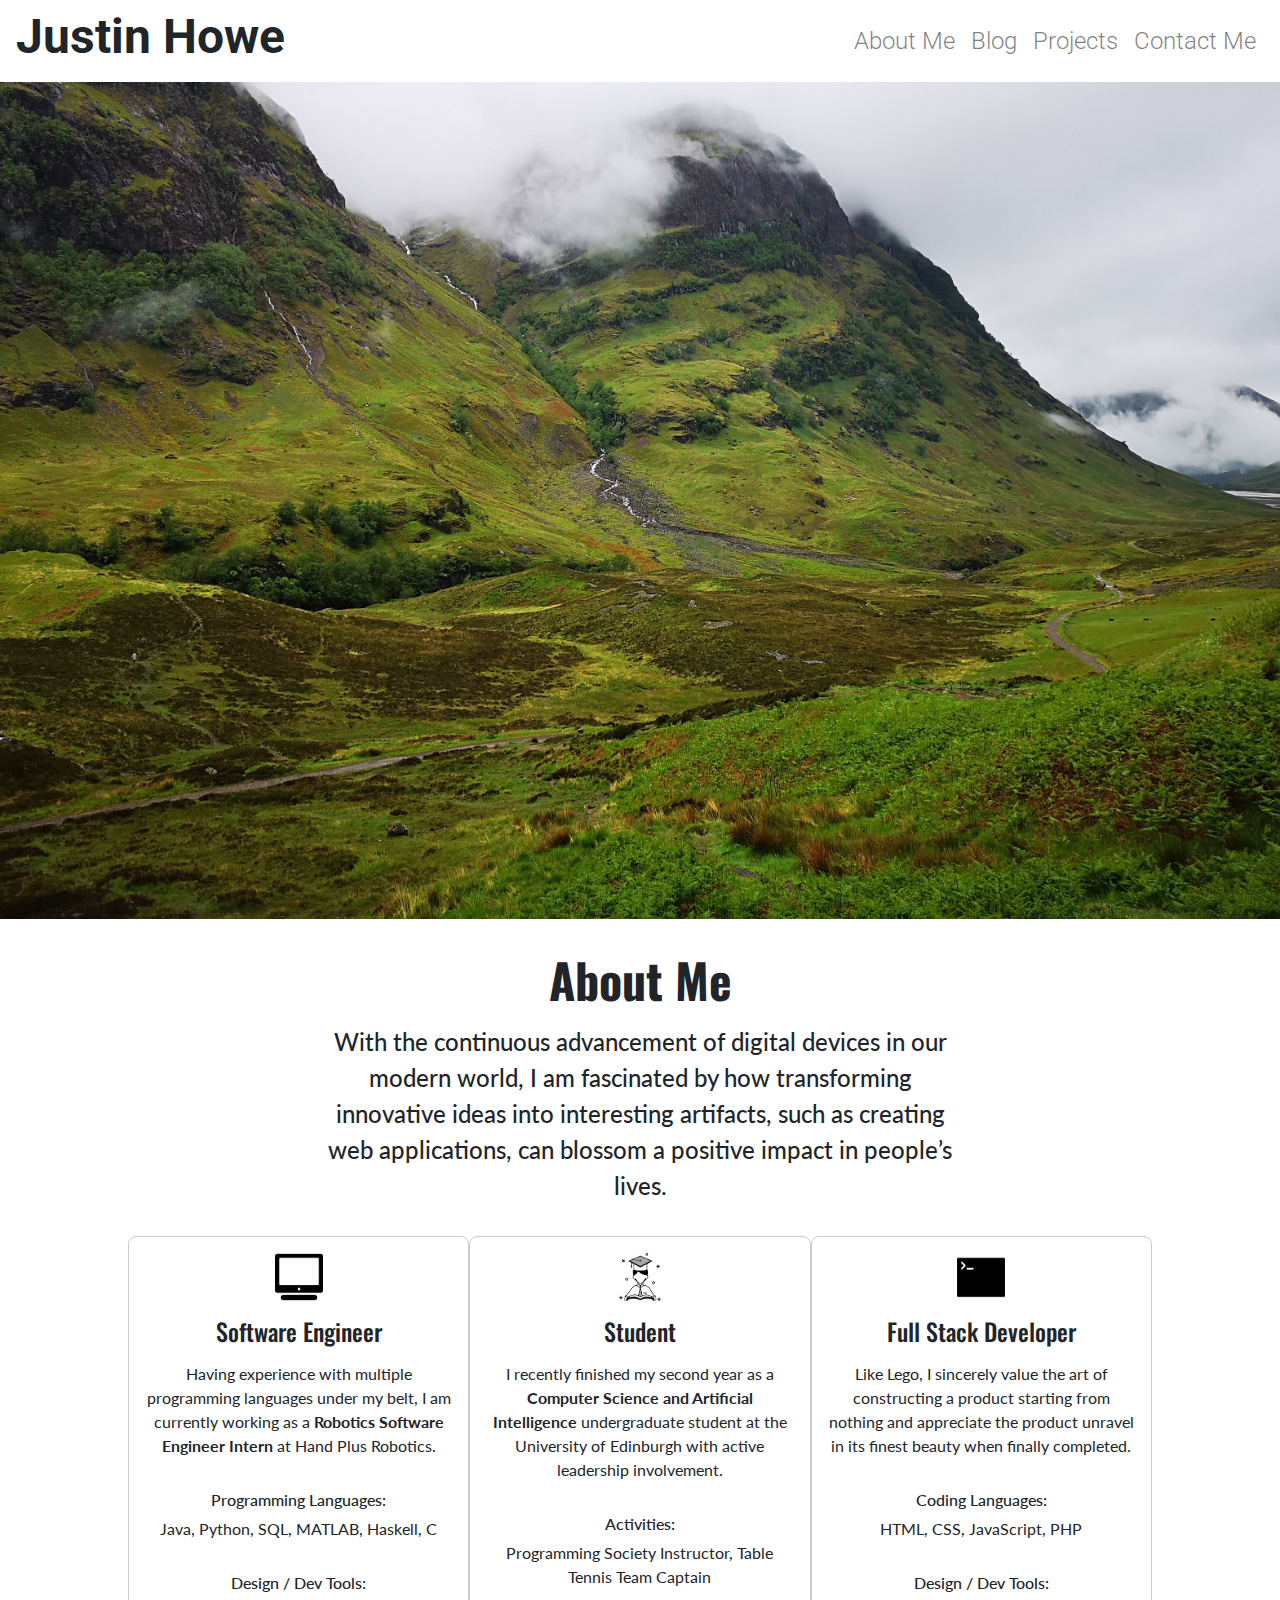
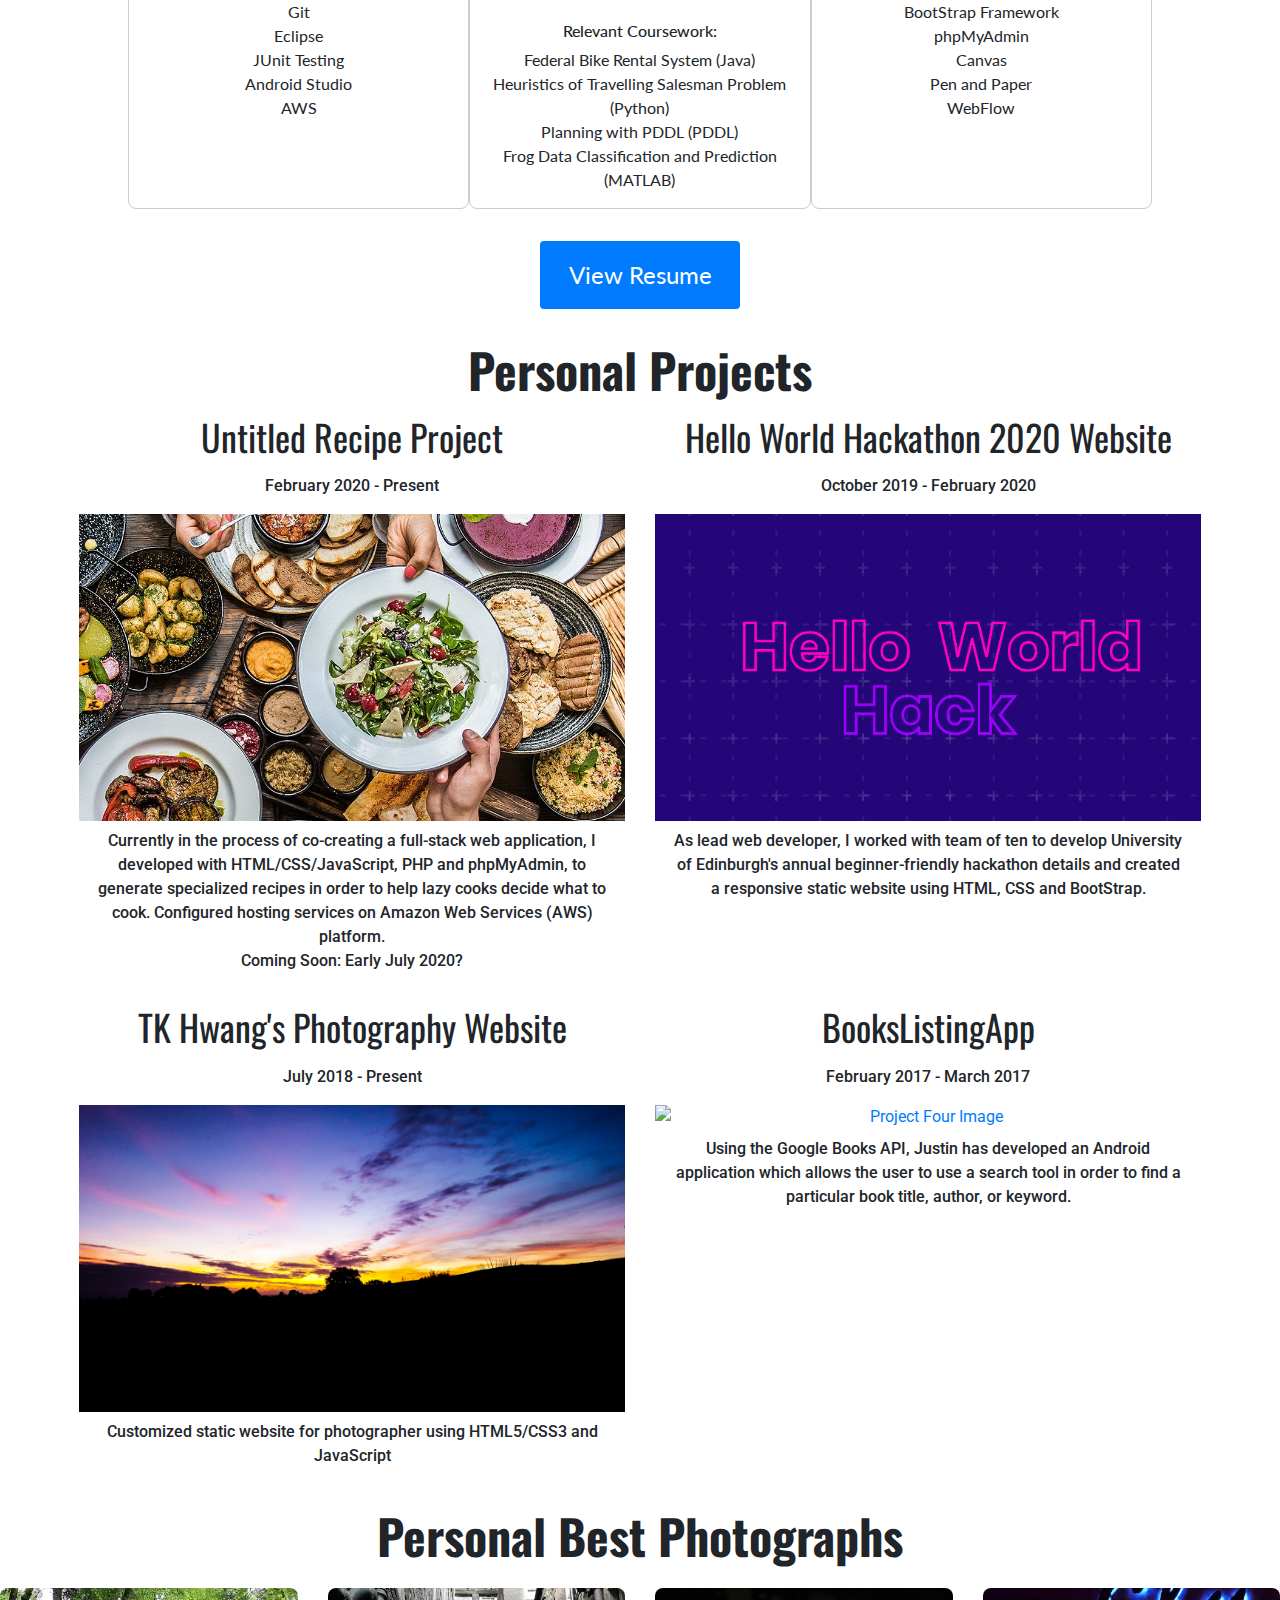
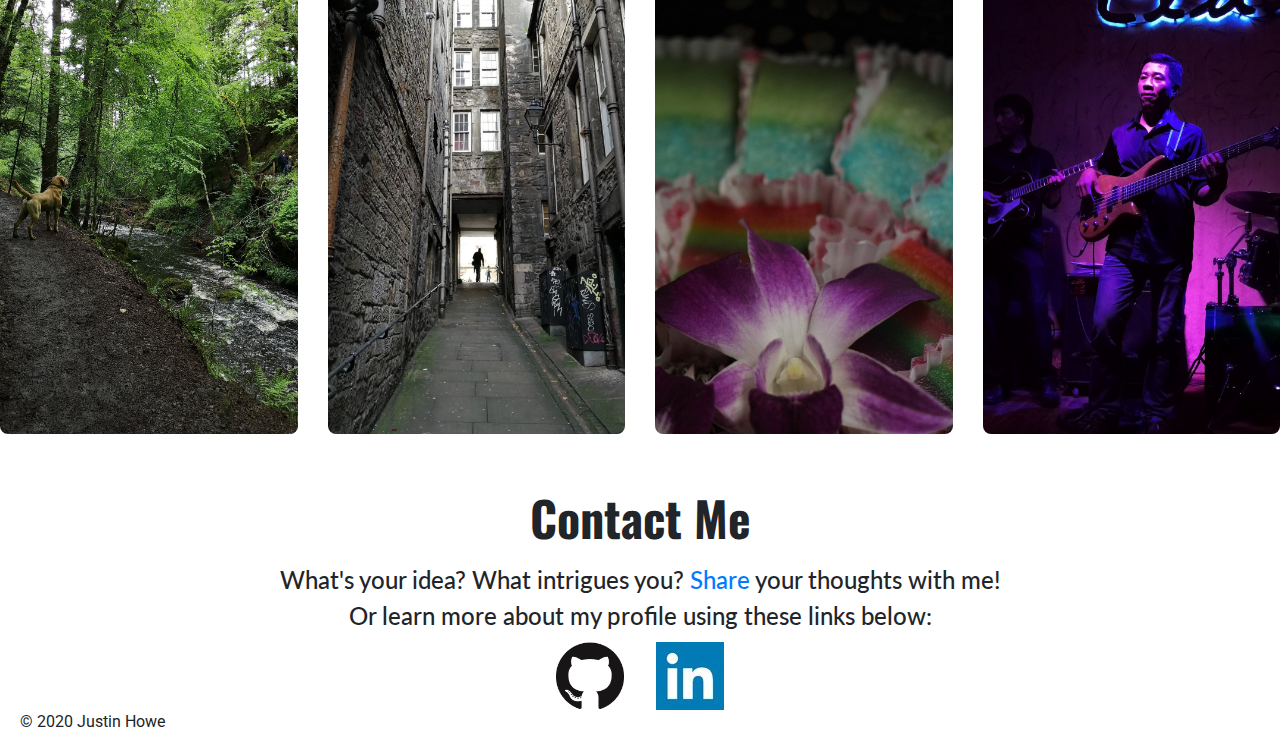
==== commit bdf6b6e9: "Blog" ====
--- a/index.html
+++ b/index.html
@@ -33,13 +33,13 @@
 			<div class="collapse navbar-collapse" id="navbarSupportedContent">
 				<ul class="navbar-nav ml-auto">
 					<li class="nav-item">
-						<a class="nav-link" href="index.html">Home</a>
-					</li>
-					<li class="nav-item">
 						<a class="nav-link" href="#about-me-heading">About Me</a>
 					</li>
 					<li class="nav-item">
-						<a class="nav-link" href="#personal-projects">Personal Projects</a>
+						<a class="nav-link" href="https://justinhowe.me/blog/">Blog</a>
+					</li>
+					<li class="nav-item">
+						<a class="nav-link" href="#personal-projects">Projects</a>
 					</li>
 					<li class="nav-item">
 						<a class="nav-link" href="#contact-me">Contact Me</a>
@@ -244,7 +244,7 @@
 						<img src="src/logo/LinkedInLogo.jpg" alt="LinkedIn logo" width="100px" height="auto"/></a>
 				</div>
 				<div class="contact">
-					© 2020 Justin Howe. Optimized with CloudFlare.
+					© 2020 Justin Howe
 				</div>
 			</div>
 		</section>
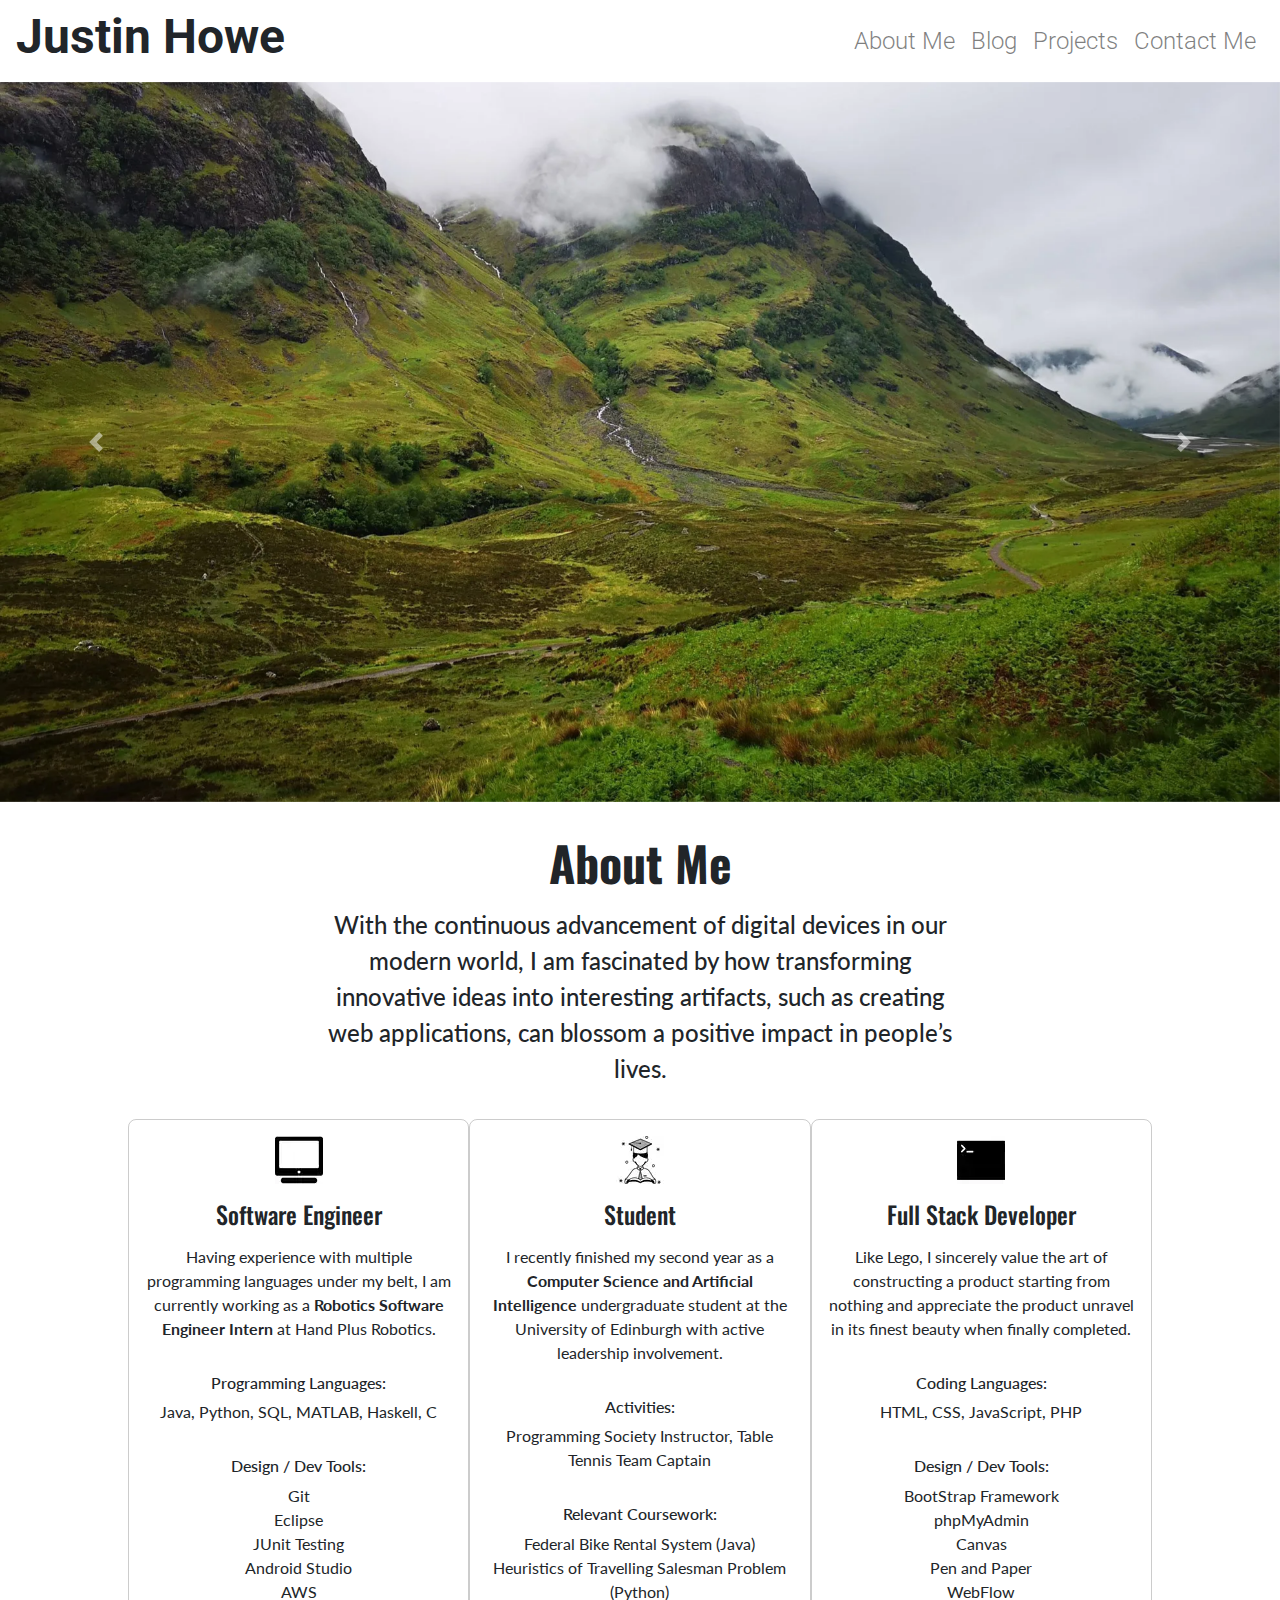
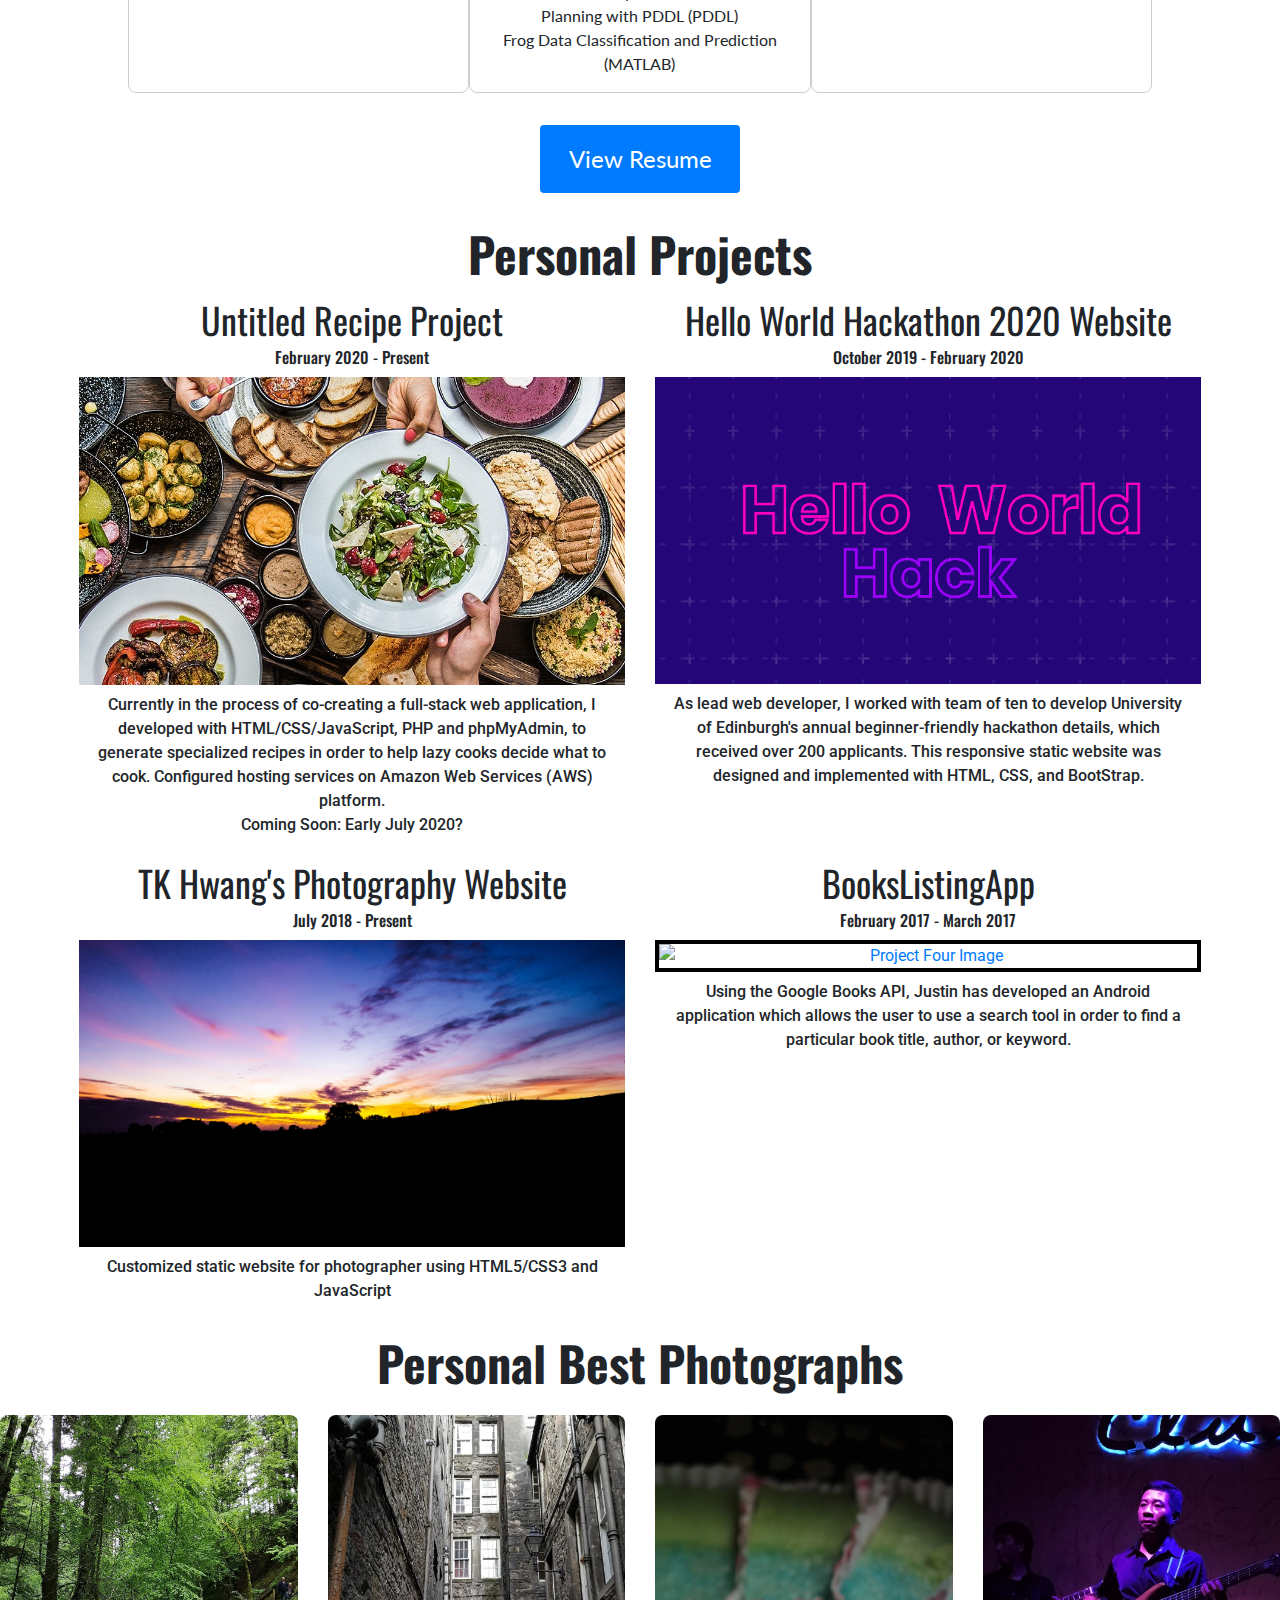
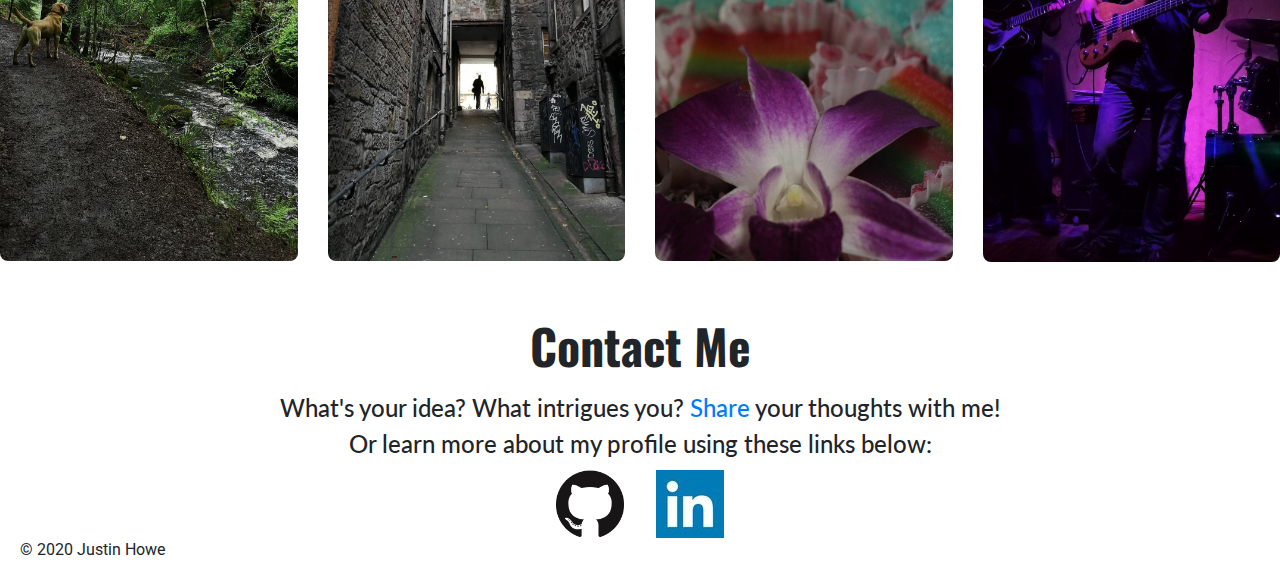
==== commit ab35a01a: "WebP Images" ====
--- a/index.html
+++ b/index.html
@@ -51,8 +51,30 @@
 
 		<!--NOTE: For future purposes, I plan to create an automatic gallery for the jumbotron
 		          when I obtain more engaging photographs  -->
-		<div class="jumbotron jumbotron-fluid">
-			<div class="container">
+		<div id="carouselImageSlideShow" class="carousel slide" data-ride="carousel">
+			<div class="carousel-inner">
+				<div class="carousel-item active">
+					<picture>
+						<source type="image/webp" srcset="src/images/scottishHighlands_image.webp">
+						<source type="image/jpeg" srcset="src/images/scottishHighlands_image.jpg">
+						<img id="photo1" src="./src/images/scottishHighlands_image.jpg" class="d-block w-100" alt="photo1">
+					</picture>
+				</div>
+				<div class="carousel-item">
+					<picture>
+						<source type="image/webp" srcset="src/images/scottishHighlands_image2.webp">
+						<source type="image/jpeg" srcset="src/images/scottishHighlands_image2.jpg">
+						<img id="photo2" src="./src/images/scottishHighlands_image2.jpg" class="d-block w-100" alt="photo2">
+					</picture>
+				</div>
+				<a class="carousel-control-prev" href="#carouselImageSlideShow" role="button" data-slide="prev">
+					<span class="carousel-control-prev-icon" aria-hidden="true"></span>
+					<span class="sr-only">Previous</span>
+				</a>
+				<a class="carousel-control-next" href="#carouselImageSlideShow" role="button" data-slide="next">
+					<span class="carousel-control-next-icon" aria-hidden="true"></span>
+					<span class="sr-only">Next</span>
+				</a>
 			</div>
 		</div>
 
@@ -67,7 +89,11 @@
 				<div class="about-me-more-container">
 					<div class="row">
 						<div class="col-md-4">
-							<img id="computerIcon" src="src/icon/computerIcon.png" alt="Computer Icon"/>
+							<picture>
+								<source type="image/webp" srcset="src/icon/computerIcon.webp">
+								<source type="image/png" srcset="src/icon/computerIcon.png">
+								<img id="computerIcon" src="src/icon/computerIcon.png" alt="Computer Icon"/>
+							</picture>
 							<h4 id="title">Software Engineer</h4>
 							<p id="description">
 								Having experience with multiple programming languages under my belt,
@@ -82,7 +108,11 @@
 							</div>
 						</div>
 						<div class="col-md-4">
-							<img id="studentIcon" src="src/icon/studentIcon.png" alt="Student Icon"/>
+							<picture>
+								<source type="image/webp" srcset="src/icon/studentIcon.webp">
+								<source type="image/png" srcset="src/icon/studentIcon.png">
+								<img id="studentIcon" src="src/icon/studentIcon.png" alt="Student Icon"/>
+							</picture>
 							<h4 id="title">Student</h4>
 							<p id="description">
 								I recently finished my second year as a <b>Computer Science and Artificial Intelligence</b>
@@ -97,7 +127,11 @@
 								Frog Data Classification and Prediction (MATLAB)</p>
 						</div>
 						<div class="col-md-4">
-							<img id="terminalIcon" src="src/icon/terminalIcon.png" alt="Terminal Icon"/>
+							<picture>
+								<source type="image/webp" srcset="src/icon/terminalIcon.webp">
+								<source type="image/png" srcset="src/icon/terminalIcon.png">
+								<img id="terminalIcon" src="src/icon/terminalIcon.png" alt="Terminal Icon"/>
+							</picture>
 							<h4 id="title">Full Stack Developer</h4>
 							<p id="description">
 								Like Lego, I sincerely value the art of constructing a product starting from nothing
@@ -134,8 +168,8 @@
 						<h5 id="projectDate">October 2019 - February 2020</h5>
 						<a href="https://jhowewowe.github.io/Hello-World-Hack-2020/" rel="noopener no referrer" target="_blank">
 						<img src="src/images/HWH2020-cover-photo-fixed.png" alt="Project Two Image"/></a>
-						<h5 id="projectDescription">As lead web developer, I worked with team of ten to develop University of Edinburgh's annual beginner-friendly hackathon details
-							and created a responsive static website using HTML, CSS and BootStrap.</h5>
+						<h5 id="projectDescription">As lead web developer, I worked with team of ten to develop University of Edinburgh's annual beginner-friendly hackathon details,
+							which received over 200 applicants. This responsive static website was designed and implemented with HTML, CSS, and BootStrap.</h5>
 					</figure>
 				</div>
 				<div class="row">
--- a/main.css
+++ b/main.css
@@ -26,24 +26,6 @@
 	font-family: 'Roboto', Tahoma, sans-serif;
 	font-size: 24px;
 	font-weight: 300;
-}
-
-.jumbotron {
-	display:flex;
-	justify-content: center;
-	text-align: center;
-	position: relative;
-	background-image: url('src/images/scottishHighlands.jpg');
-	background-size: cover;
-	background-repeat: no-repeat;
-	background-position: center center;
-	margin: auto;
-	/* There's a small bug without following attribute */
-	margin-right: 0;
-	padding: 0 15px;
-	height: 93vh;
-	width: 100vw;
-	margin-bottom: 0px !important;
 }
 
 /*NOTE: Ensure there is consistent padding */
@@ -149,13 +131,22 @@
 	font-size: 36px;
 	font-family: 'Oswald', 'Roboto', Tahoma, sans-serif;
 	font-weight: 400;
-}
-
-.notable-projects-container h5 {
-	padding: 8px 16px 8px;
+	margin-bottom: 4px;
+}
+.notable-projects-container #projectDate {
+	font-size: 16px;
+	line-height: 1.5;
+	font-family: 'Oswald', Tahoma, sans-serif;
+}
+
+.notable-projects-container #projectDescription {
+	padding: 8px 16px 0px;
 	font-size: 16px;
 	line-height: 1.5;
 	font-family: 'Roboto', Tahoma, sans-serif;
+}
+.notable-projects-container #booksListingAppHeader {
+	border: 4px solid rgba(0,0,0,1);
 }
 
 /**NOTE: Implement responsive design where there are breakpoints **/
--- a/main.css
+++ b/main.css
@@ -26,24 +26,6 @@
 	font-family: 'Roboto', Tahoma, sans-serif;
 	font-size: 24px;
 	font-weight: 300;
-}
-
-.jumbotron {
-	display:flex;
-	justify-content: center;
-	text-align: center;
-	position: relative;
-	background-image: url('src/images/scottishHighlands.jpg');
-	background-size: cover;
-	background-repeat: no-repeat;
-	background-position: center center;
-	margin: auto;
-	/* There's a small bug without following attribute */
-	margin-right: 0;
-	padding: 0 15px;
-	height: 93vh;
-	width: 100vw;
-	margin-bottom: 0px !important;
 }
 
 /*NOTE: Ensure there is consistent padding */
@@ -149,13 +131,22 @@
 	font-size: 36px;
 	font-family: 'Oswald', 'Roboto', Tahoma, sans-serif;
 	font-weight: 400;
-}
-
-.notable-projects-container h5 {
-	padding: 8px 16px 8px;
+	margin-bottom: 4px;
+}
+.notable-projects-container #projectDate {
+	font-size: 16px;
+	line-height: 1.5;
+	font-family: 'Oswald', Tahoma, sans-serif;
+}
+
+.notable-projects-container #projectDescription {
+	padding: 8px 16px 0px;
 	font-size: 16px;
 	line-height: 1.5;
 	font-family: 'Roboto', Tahoma, sans-serif;
+}
+.notable-projects-container #booksListingAppHeader {
+	border: 4px solid rgba(0,0,0,1);
 }
 
 /**NOTE: Implement responsive design where there are breakpoints **/
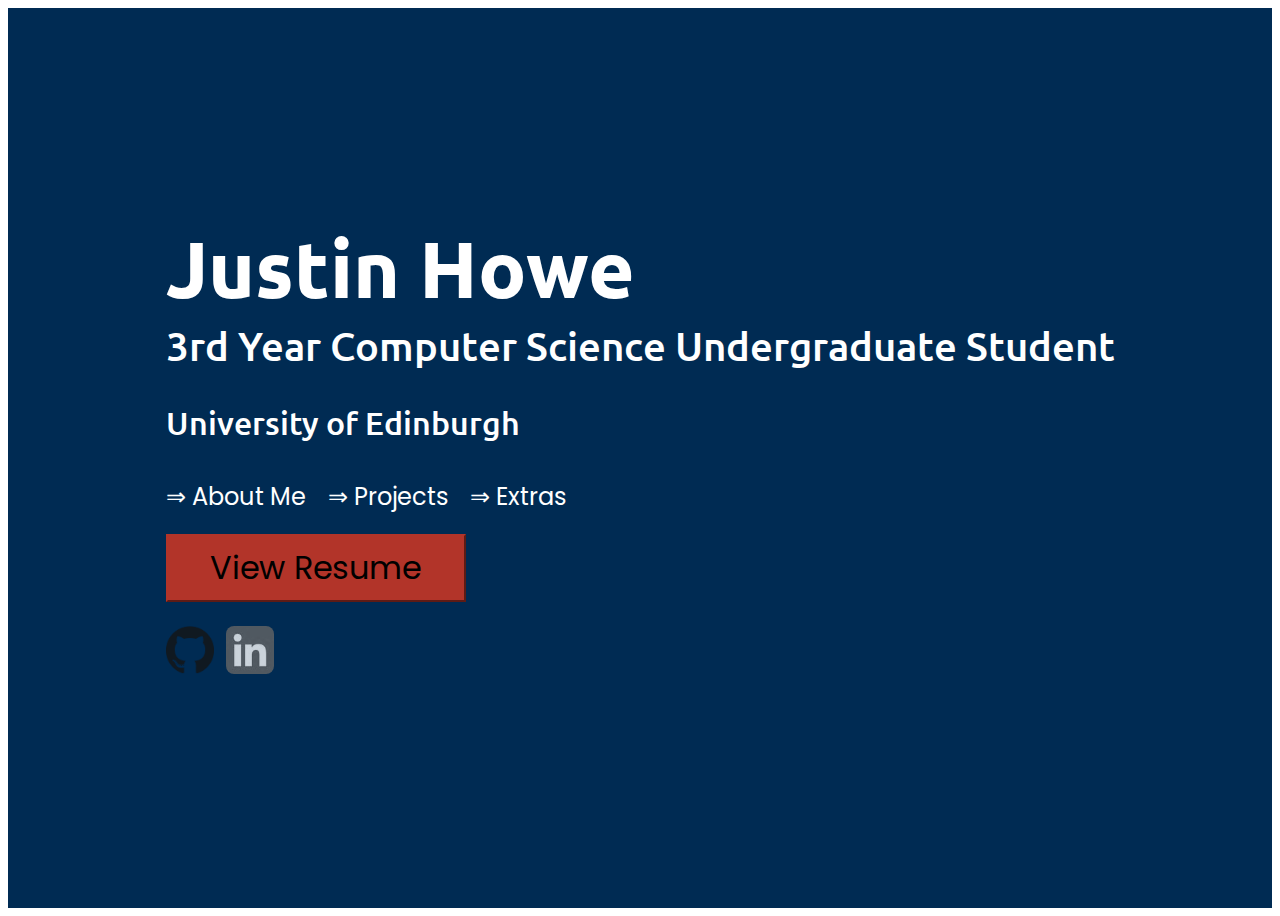
==== commit a10e5f3d: "Merge pull request #22 from JHoweWowe/version1.3" ====
--- a/index.html
+++ b/index.html
@@ -1,296 +1,76 @@
 <!DOCTYPE html>
 <html lang="en">
-	<head>
-		<title>Justin Howe</title>
-		<!-- Important Meta Tags -->
-		<meta charset="utf-8">
-		<meta name="viewport" content="width=device-width, initial-scale=1.0">
-		<meta name="author" content="Justin Howe">
-		<meta name="description" content="Justin Howe's Personal Website">
+    <head>
+        <meta charset="utf-8">
+        <meta name="viewport" content="width=device-width, initial-scale=1, shrink-to-fit=no">
+        <meta name="author" content="Justin Howe">
+        <meta name="description" content="Justin Howe Personal Website">
 
-		<link rel="icon" href="src/logo.png" type="image/png" sizes="32x32">
+        <!-- Customized CSS File -->
+        <link rel="stylesheet" type="text/css" href="index.css">
 
-		<!-- NOTE: For web optimization purposes, load CSS asynchronously in order: -->
-		<link rel="preload" href="main.css" as="style">
-		<link rel="stylesheet" type="text/css" href="main.css" media="print" onload="this.media='all'">
-		<link rel="preload" href="https://cdnjs.cloudflare.com/ajax/libs/twitter-bootstrap/4.5.0/css/bootstrap.min.css" as="style">
-		<link rel="stylesheet" href="https://cdnjs.cloudflare.com/ajax/libs/twitter-bootstrap/4.5.0/css/bootstrap.min.css" media="print" onload="this.media='all'">
-		<link rel="stylesheet" href="https://fonts.googleapis.com/css?family=Lato|Oswald|Roboto"/>
-	</head>
+        <!-- Google Fonts API -->
+        <link rel="stylesheet" href="https://fonts.googleapis.com/css?family=Source+Sans+Pro&display=swap">
+        <link rel="stylesheet" href="https://fonts.googleapis.com/css?family=Ubuntu|Roboto|Poppins|Open+Sans">
+        <link href="https://fonts.googleapis.com/css2?family=Poppins:wght@400;500;600;700&display=swap" rel="stylesheet"> 
 
-	<body>
-		<!-- Using BootStrap to create a solid navigation bar as the header -->
-		<nav class="navbar navbar-expand-md navbar-light bg-white" id="navigationBar">
-			<h1>Justin Howe</h1>
-			<!-- Event handler for navigation bar -->
-			<button class="navbar-toggler ml-auto" type="button" data-toggle="collapse"
-			data-target="#navbarSupportedContent" aria-controls="navbarSupportedContent"
-			aria-expanded="false" aria-label="Toggle navigation">
-				<span class="navbar-toggler-icon"></span>
-			</button>
+        <!-- BootStrap 5.0 -->
+        <link href="https://cdn.jsdelivr.net/npm/bootstrap@5.0.0-beta1/dist/css/bootstrap.min.css" 
+        rel="stylesheet" integrity="sha384-giJF6kkoqNQ00vy+HMDP7azOuL0xtbfIcaT9wjKHr8RbDVddVHyTfAAsrekwKmP1" crossorigin="anonymous">
 
-			<!-- Navigation bar should have ability to collapse at 768px wide -->
-			<div class="collapse navbar-collapse" id="navbarSupportedContent">
-				<ul class="navbar-nav ml-auto">
-					<li class="nav-item">
-						<a class="nav-link" href="#about-me-heading">About Me</a>
-					</li>
-					<li class="nav-item">
-						<a class="nav-link" href="https://justinhowe.me/blog/">Blog</a>
-					</li>
-					<li class="nav-item">
-						<a class="nav-link" href="#personal-projects">Projects</a>
-					</li>
-					<li class="nav-item">
-						<a class="nav-link" href="#contact-me">Contact Me</a>
-					</li>
-				</ul>
-			</div>
-		</nav>
+        <title>Justin Howe Personal Website</title>
 
+        <!-- Favicon-->
+        <link rel="shortcut icon" href="./assets/logo/justin-howe-logo.png">
+    
+    </head>
 
-		<!--NOTE: For future purposes, I plan to create an automatic gallery for the jumbotron
-		          when I obtain more engaging photographs  -->
-		<div id="carouselImageSlideShow" class="carousel slide" data-ride="carousel">
-			<div class="carousel-inner">
-				<div class="carousel-item active">
-					<picture>
-						<source type="image/webp" srcset="src/images/scottishHighlands_image.webp">
-						<source type="image/jpeg" srcset="src/images/scottishHighlands_image.jpg">
-						<img id="photo1" src="./src/images/scottishHighlands_image.jpg" class="d-block w-100" alt="photo1">
-					</picture>
-				</div>
-				<div class="carousel-item">
-					<picture>
-						<source type="image/webp" srcset="src/images/scottishHighlands_image2.webp">
-						<source type="image/jpeg" srcset="src/images/scottishHighlands_image2.jpg">
-						<img id="photo2" src="./src/images/scottishHighlands_image2.jpg" class="d-block w-100" alt="photo2">
-					</picture>
-				</div>
-				<a class="carousel-control-prev" href="#carouselImageSlideShow" role="button" data-slide="prev">
-					<span class="carousel-control-prev-icon" aria-hidden="true"></span>
-					<span class="sr-only">Previous</span>
-				</a>
-				<a class="carousel-control-next" href="#carouselImageSlideShow" role="button" data-slide="next">
-					<span class="carousel-control-next-icon" aria-hidden="true"></span>
-					<span class="sr-only">Next</span>
-				</a>
-			</div>
-		</div>
+    <body>
+        <section class="section1">
+            <div class="container">
+                <h1 id="title">Justin Howe</h1>
+                <h3 id="sub-heading">3rd Year Computer Science Undergraduate Student</h3>
+                <h3 id="sub-heading-2">University of Edinburgh</h3> 
+                <ul>
+                    <li>
+                        <a id="form-1-title" href="./about/">
+                            &rArr; About Me
+                        </a>
+                    </li>
+                    <li>
+                        <a id="form-1-title" href="./projects/">
+                            &rArr; Projects
+                        </a>
+                    </li>
+                    <li>
+                        <a id="form-1-title" href="#">
+                            &rArr; Extras
+                        </a>
+                    </li>
+                </ul>
 
-		<section class="about-me-container">
-			<div class="row-text">
-				<h2 class="about-me-text" id="about-me-heading">About Me</h2>
-				<h5 class="about-me-text" id="about-me-subHeading">
-					<head>With the continuous advancement of digital devices in our modern world,
-						I am fascinated by how transforming innovative ideas into interesting artifacts,
-						such as creating web applications, can blossom a positive impact in people’s lives.
-				</head> </h5>
-				<div class="about-me-more-container">
-					<div class="row">
-						<div class="col-md-4">
-							<picture>
-								<source type="image/webp" srcset="src/icon/computerIcon.webp">
-								<source type="image/png" srcset="src/icon/computerIcon.png">
-								<img id="computerIcon" src="src/icon/computerIcon.png" alt="Computer Icon"/>
-							</picture>
-							<h4 id="title">Software Engineer</h4>
-							<p id="description">
-								Having experience with multiple programming languages under my belt,
-								I am currently working as a <b>Robotics Software Engineer Intern</b> at Hand Plus Robotics.</p>
-							<div class="subHeadingOneContainer">
-								<h6 id="subHeadingOne">Programming Languages:</h6>
-								<p id="subHeadingOneDescription">Java, Python, SQL, MATLAB, Haskell, C</p>
-							</div>
-							<div class="subHeadingTwoContainer">
-								<h6 id="subHeadingTwo">Design / Dev Tools:</h6>
-								<p id="subHeadingTwoDescription">Git<br>Eclipse<br>JUnit Testing<br>Android Studio<br>AWS</p>
-							</div>
-						</div>
-						<div class="col-md-4">
-							<picture>
-								<source type="image/webp" srcset="src/icon/studentIcon.webp">
-								<source type="image/png" srcset="src/icon/studentIcon.png">
-								<img id="studentIcon" src="src/icon/studentIcon.png" alt="Student Icon"/>
-							</picture>
-							<h4 id="title">Student</h4>
-							<p id="description">
-								I recently finished my second year as a <b>Computer Science and Artificial Intelligence</b>
-								undergraduate student at the University of Edinburgh with active leadership involvement.
-							</p>
-							<h6 id="subHeadingOne">Activities:</h6>
-							<p>Programming Society Instructor, Table Tennis Team Captain</p>
-							<h6 id="subHeadingTwo">Relevant Coursework:</h6>
-							<p>Federal Bike Rental System (Java)<br>
-								Heuristics of Travelling Salesman Problem (Python)<br>
-								Planning with PDDL (PDDL)<br>
-								Frog Data Classification and Prediction (MATLAB)</p>
-						</div>
-						<div class="col-md-4">
-							<picture>
-								<source type="image/webp" srcset="src/icon/terminalIcon.webp">
-								<source type="image/png" srcset="src/icon/terminalIcon.png">
-								<img id="terminalIcon" src="src/icon/terminalIcon.png" alt="Terminal Icon"/>
-							</picture>
-							<h4 id="title">Full Stack Developer</h4>
-							<p id="description">
-								Like Lego, I sincerely value the art of constructing a product starting from nothing
-								and appreciate the product unravel in its finest beauty when finally completed.
-							</p>
-							<h6 id="subHeadingOne">Coding Languages:</h6>
-							<p>HTML, CSS, JavaScript, PHP</p>
-							<h6 id="subHeadingTwo">Design / Dev Tools:</h6>
-							<p>BootStrap Framework<br>phpMyAdmin<br>Canvas<br>Pen and Paper<br>WebFlow</p>
-						</div>
-					</div>
-				</div>
-				<a href="src/JustinHoweResumeMay2020.pdf"><button id="viewResumeButton"
-				class="btn btn-primary"><span>View Resume</span></button></a>
-			</div>
-		</section>
+                <div id="button-container-div">
+                    <a href="./assets/JustinHoweResumeSept2020.pdf">
+                        <button id="learnMoreButton" class="btn btn-primary">
+                            <span>View Resume</span>
+                        </button>
+                    </a>    
+                </div>
 
-		<!--NOTE: All photograph visuals should have a 16:9 ratio -->
-		<section class="notable-projects-container">
-			<div class="row-text">
-				<h2 class="notable-projects" id="personal-projects">Personal Projects</h2>
-				<div class="row">
-					<figure class="col-md-6">
-						<h4>Untitled Recipe Project</h4>
-						<h5 id="projectDate">February 2020 - Present</h5>
-						<a><img src="src/images/recipe_placeholder.jpg"/ alt="Project One Image"></a>
-						<h5 id="projectDescription">Currently in the process of co-creating a full-stack web application, I developed with HTML/CSS/JavaScript, PHP and phpMyAdmin,
-							to generate specialized recipes in order to help lazy cooks decide what to cook.
-							Configured hosting services on Amazon Web Services (AWS) platform.
-							<br>Coming Soon: Early July 2020?</h5>
-					</figure>
-					<figure class="col-md-6">
-						<h4>Hello World Hackathon 2020 Website</h4>
-						<h5 id="projectDate">October 2019 - February 2020</h5>
-						<a href="https://jhowewowe.github.io/Hello-World-Hack-2020/" rel="noopener no referrer" target="_blank">
-						<img src="src/images/HWH2020-cover-photo-fixed.png" alt="Project Two Image"/></a>
-						<h5 id="projectDescription">As lead web developer, I worked with team of ten to develop University of Edinburgh's annual beginner-friendly hackathon details,
-							which received over 200 applicants. This responsive static website was designed and implemented with HTML, CSS, and BootStrap.</h5>
-					</figure>
-				</div>
-				<div class="row">
-					<figure class="col-md-6">
-						<h4>TK Hwang's Photography Website</h4>
-						<h5 id="projectDate">July 2018 - Present</h5>
-						<a href="https://taekyungphotography.com" rel="noopener no referrer" target="_blank">
-						<img src="src/images/TKLandscapeShot.png" alt="Project Three Image"/></a>
-						<h5 id="projectDescription">Customized static website for photographer using HTML5/CSS3 and JavaScript</h5>
-					</figure>
-					<figure class="col-md-6">
-						<h4>BooksListingApp</h4>
-						<h5 id="projectDate">February 2017 - March 2017</h5>
-						<!-- Will refer to a Youtube link instead -->
-						<a href="#">
-							<img id="booksListingAppHeader" src="src/images/booksListingAppHeader.png" alt="Project Four Image"/>
-						</a>
-						<h5 id="projectDescription">Using the Google Books API, Justin has developed an Android application which allows the user to use a search tool
-						in order to find a particular book title, author, or keyword.</h5>
-					</figure>
-				</div>
-			</div>
-		</section>
+                <div id="contact-me-div">
+                    <a href="https://www.github.com/jhowewowe" rel="noopener noreferrer" target="_blank">
+                        <img id="contact-me-link" src="assets/logo/GitHub-Mark.png" alt="GitHub mark"/></a>
+                    <a href="https://www.linkedin.com/in/howejust/" rel="noopener noreferrer" target="_blank">
+                        <img id="contact-me-link-2" src="assets/logo/LinkedInLogo.jpg" alt="LinkedIn logo"/></a>	
+                </div>
 
-		<!--Photography Section -->
-		<section class="best-photos-container">
-			<div class="row-text">
-				<h2 class="best-photographs" id="best-photographs">Personal Best Photographs</h2>
-					<div class="row">
-						<figure class="col-md-3">
-							<!--Part 1: Image where it triggers the modal -->
-							<img id= "pic1" src="src/photos/dogAndOwner.jpg" alt="Scottish Highlands Summer 2019" style="width:100%;max-width:300px">
+            </div>
+        </section>
 
-							<!-- Modal itself -->
-							<div id="myModal1" class="modal">
+        <!-- As requested by BootStrap, jQuery, Popper, and JavaScript must be implemented -->
+        <!-- Used for the Navigation Bar implementation -->
+        <script src="https://cdn.jsdelivr.net/npm/bootstrap@5.0.0-beta1/dist/js/bootstrap.bundle.min.js" 
+        integrity="sha384-ygbV9kiqUc6oa4msXn9868pTtWMgiQaeYH7/t7LECLbyPA2x65Kgf80OJFdroafW" crossorigin="anonymous"></script>
 
-								<!-- Implement close button -->
-								<span class="close">&times;</span>
-
-								<!-- Modal Content (The image itself) -->
-								<img class="modal-content" id="img01">
-
-								<!-- Modal Caption (Image text) -->
-								<div id="caption"></div>
-							</div>
-						</figure>
-
-						<figure class="col-md-3">
-
-							<img id="pic2" src="src/photos/webComposure1.jpg" alt="Edinburgh Oct 2017" style="width:100%;max-width:300px">
-
-							<div id="myModal2" class="modal">
-
-								<span class="close">&times;</span>
-
-								<img class="modal-content" id="img02">
-
-								<div id="caption2"></div>
-
-							</div>
-						</figure>
-
-						<figure class="col-md-3">
-
-							<img id="pic3" src="src/photos/Multicolor1.jpg" alt="Rainbow Food Jan 2018" style="width:100%;max-width:300px">
-
-							<div id="myModal3" class="modal">
-
-								<span class="close">&times;</span>
-
-								<img class="modal-content" id="img03">
-
-								<div id="caption3"></div>
-
-							</div>
-						</figure>
-
-						<figure class="col-md-3">
-							<img id="pic4" src="src/photos/Spotlight1.jpg" alt="Vietnam 2014" style="width:100%;max-width:300px">
-
-							<div id="myModal4" class="modal">
-
-								<span class="close">&times;</span>
-
-								<img class="modal-content" id="img04">
-
-								<div id="caption4"></div>
-
-							</div>
-						</figure>
-					</div>
-			</div>
-		</section>
-
-		<section class="contact-me-container">
-			<div class="row-text">
-				<h2 class="contact-me-text-main" id="contact-me">Contact Me</h2>
-				<h5 class="contact-me-text-support">What's your idea? What intrigues you?
-					<a href="mailto:howejust@gmail.com?Subject=Inquiries" target="_top">Share</a> your thoughts with me!
-					<br>Or learn more about my profile using these links below:
-				</h5>
-				<div class="links">
-					<a href="https://www.github.com/jhowewowe" rel="noopener noreferrer" target="_blank">
-						<img src="src/logo/GitHub-Mark.png" alt="GitHub mark" width="100px" height="auto"/></a>
-					<a href="https://www.linkedin.com/in/howejust/" rel="noopener noreferrer" target="_blank">
-						<img src="src/logo/LinkedInLogo.jpg" alt="LinkedIn logo" width="100px" height="auto"/></a>
-				</div>
-				<div class="contact">
-					© 2020 Justin Howe
-				</div>
-			</div>
-		</section>
-
-		<!-- JavaScript needed for animation purposes- defer attribute  -->
-
-		<!--jQuery script is installed for future purposes -->
-		<script src="https://cdnjs.cloudflare.com/ajax/libs/jquery/3.5.1/jquery.min.js" defer></script>
-		<script src="https://cdnjs.cloudflare.com/ajax/libs/popper.js/1.16.0/popper.min.js" defer></script>
-		<script src="https://cdnjs.cloudflare.com/ajax/libs/twitter-bootstrap/4.5.0/js/bootstrap.min.js" defer></script>
-
-		<script src= "myscript.js" defer></script>
-
-	</body>
-</html>
+    </body>
+</html>--- a/index.css
+++ b/index.css
@@ -0,0 +1,167 @@
+body {
+    overflow-x: hidden;
+    color: #FFFFFF !important;
+}
+
+/** Overlay **/
+/** Simple Flexbox centering with text aligned slightly above for easier visuals **/
+.section1 {
+    position: relative;
+    display: flex;
+    justify-content: center;
+    align-items: center;
+    height: 100vh;
+}
+.section1::before {
+    position: absolute;
+    top: 0px;
+    right: 0px;
+    bottom: 0px;
+    left: 0px;
+    background-color: #002B53;
+    /* background-color: #E37222; */
+    content: "";
+}
+.container {
+    position: relative;
+    text-align: left;
+}
+
+/** Title + Sub-Heading **/
+#title {
+    position: relative;
+    font-weight: bold;
+    font-size: 5rem;
+    font-family: 'Ubuntu', 'Open Sans', 'Roboto', Arial, sans-serif;
+    margin: 4px 0px;
+}
+#sub-heading {
+    position: relative;
+    font-size: 2.5rem;
+    font-weight: 500;
+    font-family: 'Ubuntu', 'Roboto', Arial, sans-serif;
+    margin: 4px 0px;
+}
+#sub-heading-2 {
+    position: relative;
+    font-size: 2rem;
+    font-weight: 500;
+    font-family: 'Ubuntu', 'Roboto', Arial, sans-serif;
+}
+
+ul {
+    margin: 16px 0px !important;
+    padding: 4px 0px !important;
+    list-style-type: none;
+}
+li {
+    display: inline;
+    padding-right: 16px;
+}
+
+#form-1-title {
+    font-size: 1.5em;
+    font-family: 'Poppins', 'Ubuntu', 'Open Sans', 'Roboto', Arial, sans-serif;
+    color: #FFFFFF;
+    text-decoration: none;
+}
+#form-1-title:hover {
+    font-weight: bold;
+}
+
+/** Learn More Button **/ 
+#learnMoreButton {
+    font-size: 2rem;
+    font-family: 'Poppins', 'Ubuntu', 'Open Sans', 'Roboto', Arial, sans-serif;
+    padding: 8px 24px;
+    width: 300px;
+    transition: all 0.5s;
+    cursor: pointer;
+    align-items: center;
+    background-color: #B23429;
+    border-color: #B23429;
+}
+#learnMoreButton span {
+    cursor: pointer;
+    display: inline-block;
+    position: relative;
+    transition: 0.5s;
+}
+#learnMoreButton span:after {
+    content: '\00bb';
+    position: absolute;
+    opacity: 0;
+    top: 0;
+    right: -30px;
+    transition: 0.5s
+}
+#learnMoreButton:hover span {
+    padding-right: 30px;
+}
+#learnMoreButton:hover span:after {
+    opacity: 1;
+    right: 0;
+}
+
+
+/** Contact Info: **/
+#contact-me-div {
+    margin: 24px 0px;
+}
+#contact-me-div img {
+    width: 48px;
+    height: auto;
+    margin-right: 8px;
+    filter: grayscale(1);
+    opacity: 0.8;
+    border-radius: 8px;
+	transition-property: filter;
+	transition-duration: 0.3s;
+	transition-timing-function: ease;
+}
+#contact-me-div img:hover {
+	filter: grayscale(0);
+    opacity: 1;
+}
+
+/** Enhanced accessibility
+For mobile devices: **/
+@media only screen and (max-width: 500px) {
+    #title {
+        font-size: 3.25rem;
+    }
+    #sub-heading, #sub-heading-2 {
+        font-size: 1.5rem;
+    }
+    li {
+        display: block;
+    }
+    #button-container-div {
+        text-align: center;
+    }
+    #learnMoreButton {
+        font-size: 1.5rem !important;
+        width: 275px;
+    }
+}
+/** For tablets - small and large **/
+@media only screen and (min-width: 500px) and (max-width: 1200px) {
+    li {
+        display: block;
+    }
+    #learnMoreButton {
+        width: calc(50% - 16px);
+    }
+    #title {
+        font-size: calc(80% - 64px) rem;
+    }
+    #sub-heading {
+        font-size: 2rem;
+    }
+    #sub-heading-2 {
+        font-size: 1.75rem;
+    }
+    #learnMoreButton {
+        font-size: 1.5em !important;
+    }
+}
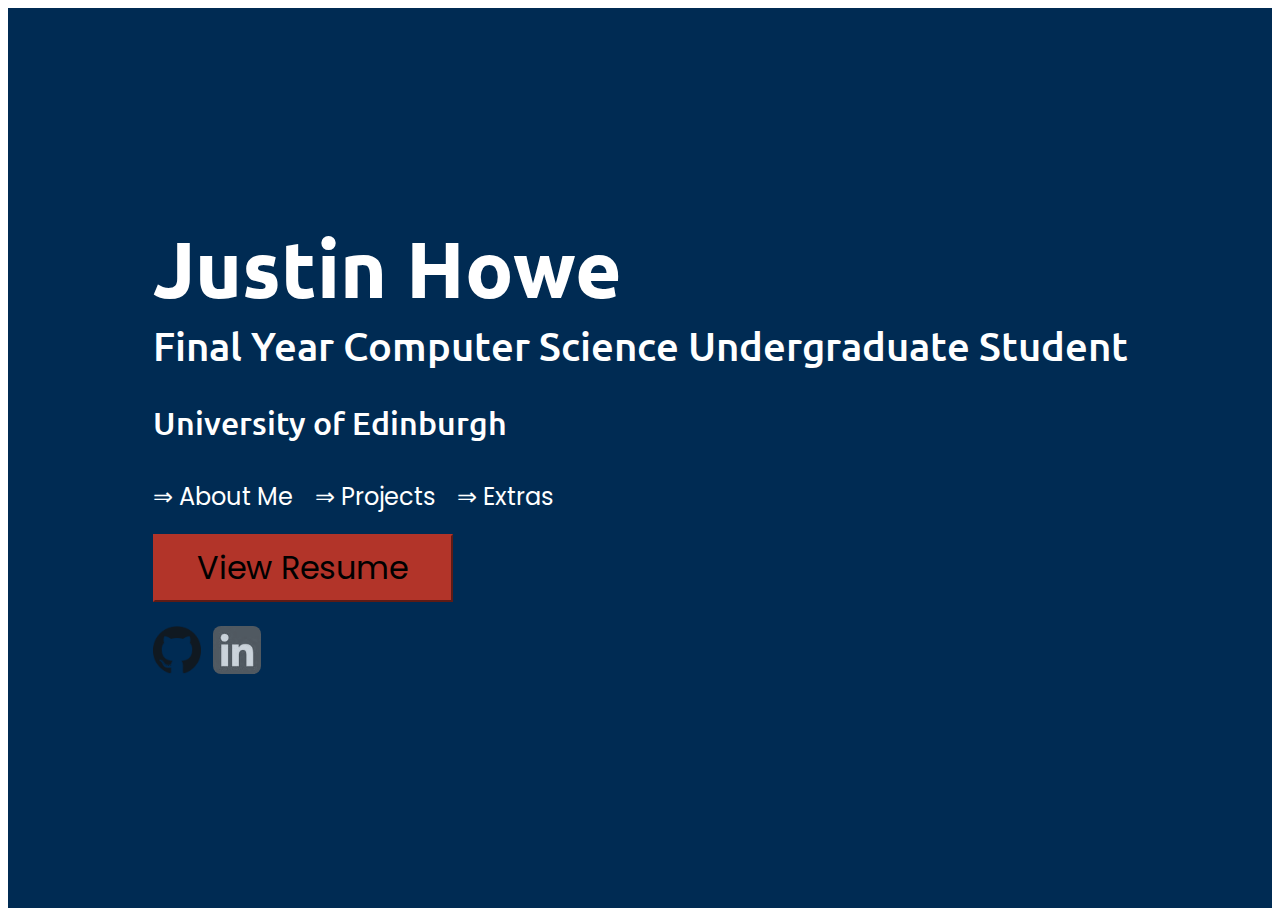
==== commit 23b0c2ac: "Implement first draft of Version 1.4" ====
--- a/index.html
+++ b/index.html
@@ -21,15 +21,17 @@
         <title>Justin Howe Personal Website</title>
 
         <!-- Favicon-->
-        <link rel="shortcut icon" href="./assets/logo/justin-howe-logo.png">
-    
+        <link rel="apple-touch-icon" sizes="180x180" href="./assets/logo/apple-touch-icon.png">
+        <link rel="icon" type="image/png" sizes="32x32" href="./assets/logo/favicon-32x32.png">
+        <link rel="icon" type="image/png" sizes="16x16" href="./assets/logo/favicon-16x16.png">
+        <link rel="manifest" href="./assets/site.webmanifest">
     </head>
 
     <body>
         <section class="section1">
             <div class="container">
                 <h1 id="title">Justin Howe</h1>
-                <h3 id="sub-heading">3rd Year Computer Science Undergraduate Student</h3>
+                <h3 id="sub-heading">Final Year Computer Science Undergraduate Student</h3>
                 <h3 id="sub-heading-2">University of Edinburgh</h3> 
                 <ul>
                     <li>
@@ -50,7 +52,7 @@
                 </ul>
 
                 <div id="button-container-div">
-                    <a href="./assets/JustinHoweResumeSept2020.pdf">
+                    <a href="./assets/JustinHoweResumeSept2021.pdf">
                         <button id="learnMoreButton" class="btn btn-primary">
                             <span>View Resume</span>
                         </button>
--- a/index.css
+++ b/index.css
@@ -3,8 +3,7 @@
     color: #FFFFFF !important;
 }
 
-/** Overlay **/
-/** Simple Flexbox centering with text aligned slightly above for easier visuals **/
+/** Overlay: Simple Flexbox centering with text aligned slightly above for easier visuals **/
 .section1 {
     position: relative;
     display: flex;
@@ -19,7 +18,6 @@
     bottom: 0px;
     left: 0px;
     background-color: #002B53;
-    /* background-color: #E37222; */
     content: "";
 }
 .container {
@@ -69,7 +67,6 @@
     font-weight: bold;
 }
 
-/** Learn More Button **/ 
 #learnMoreButton {
     font-size: 2rem;
     font-family: 'Poppins', 'Ubuntu', 'Open Sans', 'Roboto', Arial, sans-serif;
@@ -104,7 +101,6 @@
 }
 
 
-/** Contact Info: **/
 #contact-me-div {
     margin: 24px 0px;
 }
@@ -124,8 +120,7 @@
     opacity: 1;
 }
 
-/** Enhanced accessibility
-For mobile devices: **/
+/** Enhanced accessibility for mobile devices: **/
 @media only screen and (max-width: 500px) {
     #title {
         font-size: 3.25rem;
